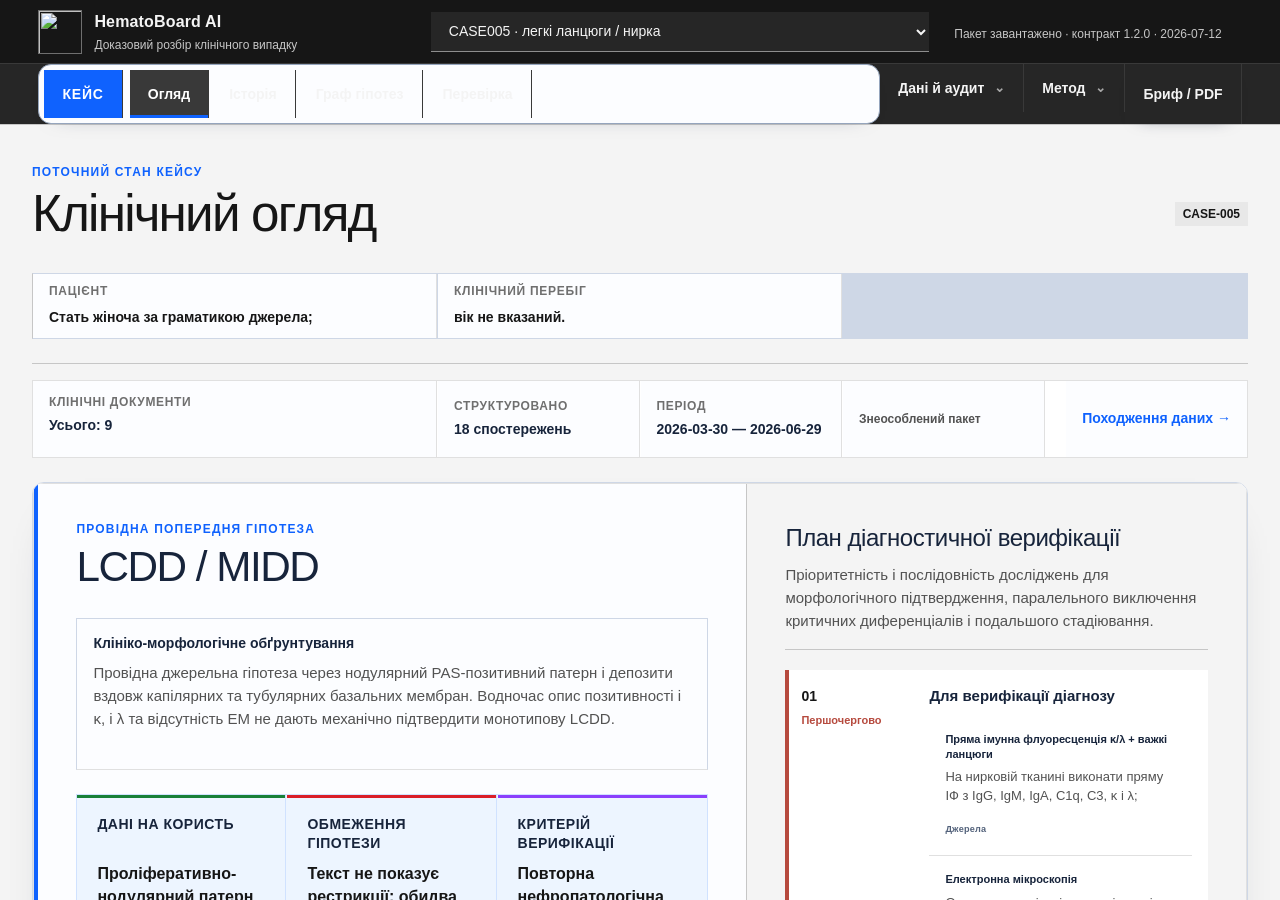
==== index.html @ fbe0a14b "Clarify source data and restore graph scrolling" ====
<!doctype html>
<html lang="uk" data-theme="cobalt" data-ui="carbon">
  <head>
    <meta charset="utf-8" />
    <meta name="viewport" content="width=device-width, initial-scale=1" />
    <meta name="referrer" content="no-referrer" />
    <meta
      http-equiv="Content-Security-Policy"
      content="default-src 'self'; script-src 'self' 'sha256-5uUOQwKcnfq4sofUSWp8EfqUF9WSJyB40Fa196tsPDc='; style-src 'self'; img-src 'self' data:; connect-src 'self'; font-src 'self'; object-src 'none'; base-uri 'self'; form-action 'none'"
    />
    <meta
      name="description"
      content="HematoBoard AI: evidence-based, agent-assisted case review."
    />
    <meta name="hematoboard-release" content="CASE-02@f490b40f · RR-CASE-02-6d703a1a54d0 · source-actions1" />
    <title>HematoBoard AI</title>
    <link
      rel="icon"
      href="data:image/svg+xml,%3Csvg xmlns='http://www.w3.org/2000/svg' viewBox='0 0 64 64'%3E%3Crect width='64' height='64' rx='12' fill='%231a2738'/%3E%3Cpath d='M19 44V20h6l7 12 7-12h6v24h-6V30l-7 11-7-11v14z' fill='%23f3f7fa'/%3E%3C/svg%3E"
    />
    <meta name="theme-color" content="#f4f4f4" id="theme-color" />
    <script src="hematoboard-ui.js?v=20260805stateclarity1"></script>
    <link rel="stylesheet" href="methodology.css?v=20260805sourceactions1" />
    <link rel="stylesheet" href="hematoboard-shell.css?v=20260805stateclarity1" />
    <link rel="stylesheet" href="carbon-dashboard.css?v=20260805sourceactions1" />
  </head>
  <body class="hb-shell min-h-screen bg-canvas p-0 font-sans text-ink antialiased">
    <!--
      THESIS: HematoBoard is an attention rail feeding one evidence stage; it refuses the undifferentiated wall of equal panels.
      OWN-WORLD: IBM Carbon discipline with IBM Plex Sans, a 48px UI shell, square productive layers, precise rules, and semantic clinical state colour.
      STORY: Select a case, see the decisive clinical question first, then move through dated facts, competing hypotheses, provenance, and audit depth without changing the underlying bundle.
      FIRST VIEWPORT: Compact brand, case and palette controls sit above a two-tier route; the active evidence surface begins immediately below with its question, boundary, and primary action visible.
      FORM: Attention rail + evidence stage, grounded structure 6, seed ee50f56c.
      FINISH: unreviewed and undocumented is unfinished; this build ends with the finish review, the verdict, and DESIGN.md
    -->
    <a class="skip-link" href="#content">До змісту</a>

    <header class="app-header mx-auto w-full max-w-[1440px] px-5 py-4 sm:px-8 lg:px-12">
      <a class="brand-block focus-ring flex items-center gap-3 rounded-md" id="brand-home" href="?case=case02&amp;view=overview" aria-label="HematoBoard AI · до клінічного огляду">
        <img class="brand-logo" src="assets/hematoboard-mark.svg" alt="" width="48" height="48" />
        <span class="grid gap-1"><strong class="block text-base font-semibold tracking-[-0.015em]">HematoBoard AI</strong><span class="brand-subtitle block max-w-[31ch] text-xs leading-5 text-muted">Доказовий розбір клінічного випадку</span></span>
      </a>

      <div class="header-controls">
        <div class="header-case-tools">
          <label class="case-picker" for="case-select">
            <span class="sr-only">Кейс для аналізу</span>
            <select class="focus-ring" id="case-select" aria-describedby="bundle-status"></select>
          </label>
          <div class="status-line" id="bundle-status" role="status" aria-live="polite">Завантаження пакета…</div>
        </div>

      </div>
    </header>

    <nav class="route-nav mx-auto w-full max-w-[1440px] border-y border-rule px-5 py-2 sm:px-8 lg:px-12" aria-label="Розділи кейсу">
      <div class="route-cluster route-cluster-primary">
        <button class="route-cluster-label route-home-button focus-ring" id="clinic-home" type="button">Кейс</button>
        <div class="route-buttons primary-routes" id="primary-nav"></div>
      </div>
      <details class="route-menu" id="data-nav-menu">
        <summary class="focus-ring">Дані й аудит</summary>
        <div class="route-menu-panel route-buttons" id="data-nav"></div>
      </details>
      <details class="route-menu route-menu-method" id="method-nav-menu">
        <summary class="focus-ring">Метод</summary>
        <div class="route-menu-panel route-buttons method-routes-list" id="method-nav"></div>
      </details>
      <button class="route-button packet-nav-action focus-ring" id="packet-nav-action" type="button" data-view="packet">Бриф / PDF</button>
    </nav>

    <main class="mx-auto min-h-[55vh] w-full max-w-[1440px] px-5 py-8 sm:px-8 lg:px-12 lg:py-10" id="content" tabindex="-1"></main>

    <footer class="app-footer mx-auto grid w-full max-w-[1440px] gap-2 border-t border-rule px-5 py-5 text-[11px] text-faint sm:px-8 lg:grid-cols-[1fr_auto] lg:px-12">
      <p>
        Локальний методологічний інструмент. Попередні сліди настанов не є клінічним
        висновком; рішення належить лікарю з повним первинним контекстом.
      </p>
      <p id="footer-contract"></p>
    </footer>

    <script>if(location.protocol==="file:")location.replace("http://127.0.0.1:8899/methodology/"+location.search+location.hash);</script>
    <script type="module" src="methodology.js?v=20260805sourceactions1"></script>
  </body>
</html>
---- carbon-dashboard.css ----
/*
 * HematoBoard clinical dashboard — Carbon application layer.
 *
 * This file owns presentation only. Clinical facts, hypotheses, relations,
 * timeline events and provenance continue to come from the validated case
 * bundle selected by active_cases.json. It is shared by the read dashboard
 * and the clinician review workspace and is intentionally loaded last.
 */

:root[data-ui="carbon"] {
  --cds-background: #f4f4f4;
  --cds-layer-01: #ffffff;
  --cds-layer-02: #f4f4f4;
  --cds-layer-03: #e8e8e8;
  --cds-text-primary: #161616;
  --cds-text-secondary: #525252;
  --cds-text-helper: #6f6f6f;
  --cds-text-placeholder: #a8a8a8;
  --cds-link-primary: #0f62fe;
  --cds-link-primary-hover: #0043ce;
  --cds-border-subtle-00: #e0e0e0;
  --cds-border-subtle-01: #c6c6c6;
  --cds-border-strong-01: #8d8d8d;
  --cds-focus: #0f62fe;
  --cds-interactive: #0f62fe;
  --cds-support-error: #da1e28;
  --cds-support-warning: #f1c21b;
  --cds-support-success: #198038;
  --cds-support-info: #0043ce;
  --hb-shell-width: 1600px;
  --hb-shell-radius: 0;
  --hb-panel-radius: 0;
  --hb-control-radius: 0;
  --hb-field-radius: 0;
  --hb-shell-shadow: none;
  --hb-panel-shadow: none;
  --hb-menu-shadow: 0 12px 24px rgb(0 0 0 / 16%);
  --hb-canvas: var(--cds-background);
  --hb-surface: var(--cds-layer-01);
  --hb-surface-raised: var(--cds-layer-01);
  --hb-ink: var(--cds-text-primary);
  --hb-ink-soft: var(--cds-text-secondary);
  --hb-muted: var(--cds-text-helper);
  --hb-line: var(--cds-border-subtle-00);
  --hb-line-strong: var(--cds-border-subtle-01);
  --hb-accent: var(--cds-interactive);
  --hb-accent-strong: var(--cds-link-primary-hover);
  --hb-accent-soft: #edf5ff;
  --hb-marker: var(--cds-support-warning);
  --hb-marker-soft: #fff8e1;
  --hb-critical: var(--cds-support-error);
  --hb-critical-soft: #fff1f1;
  --hb-support: #198038;
  --hb-support-soft: #defbe6;
  --hb-derived: #8a3ffc;
  --hb-derived-soft: #f6f2ff;
}

html[data-ui="carbon"] {
  color: var(--cds-text-primary);
  background: var(--cds-background);
  font-family: "IBM Plex Sans", "Helvetica Neue", Arial, sans-serif;
  font-size: 16px;
}

[data-ui="carbon"] body,
[data-ui="carbon"] button,
[data-ui="carbon"] input,
[data-ui="carbon"] select,
[data-ui="carbon"] textarea {
  font-family: inherit;
}

[data-ui="carbon"] body {
  min-width: 320px;
  color: var(--cds-text-primary);
  background: var(--cds-background);
  font-weight: 400;
}

[data-ui="carbon"] a {
  color: var(--cds-link-primary);
  text-underline-offset: 3px;
}

[data-ui="carbon"] :focus-visible {
  outline: 2px solid var(--cds-focus);
  outline-offset: -2px;
}

[data-ui="carbon"] .skip-link {
  border-radius: 0;
  background: var(--cds-interactive);
  color: #fff;
}

/* Shared application shell */

[data-ui="carbon"] .app-header {
  position: relative;
  z-index: 40;
  display: grid;
  grid-template-columns: minmax(250px, 0.8fr) minmax(360px, 1.8fr);
  align-items: center;
  gap: 32px;
  width: 100%;
  max-width: none;
  min-height: 64px;
  padding: 8px clamp(20px, 3vw, 48px);
  border: 0;
  border-bottom: 1px solid #393939;
  background: #161616;
  color: #f4f4f4;
}

[data-ui="carbon"] .brand-block {
  display: inline-flex;
  align-items: center;
  gap: 12px;
  width: fit-content;
  color: #f4f4f4;
  text-decoration: none;
}

[data-ui="carbon"] .brand-block:hover { color: #fff; }

[data-ui="carbon"] .brand-logo {
  width: 44px;
  height: 44px;
  border: 1px solid #6f6f6f;
  border-radius: 0;
}

[data-ui="carbon"] .brand-block strong {
  font-size: 1rem;
  font-weight: 600;
  letter-spacing: .01em;
}

[data-ui="carbon"] .brand-subtitle,
[data-ui="carbon"] .brand-block small {
  color: #c6c6c6;
  font-size: .75rem;
  line-height: 1.25;
}

[data-ui="carbon"] .header-controls,
[data-ui="carbon"] .header-case-tools {
  min-width: 0;
}

[data-ui="carbon"] .header-case-tools {
  display: grid;
  grid-template-columns: minmax(280px, 1fr) auto;
  align-items: center;
  gap: 14px;
}

[data-ui="carbon"] .case-picker,
[data-ui="carbon"] .case-picker select {
  width: 100%;
}

[data-ui="carbon"] .case-picker select {
  min-height: 40px;
  border: 0;
  border-bottom: 1px solid #8d8d8d;
  border-radius: 0;
  padding: 0 42px 0 14px;
  color: #f4f4f4;
  background-color: #262626;
  font-size: .875rem;
  font-weight: 400;
}

[data-ui="carbon"] .case-picker select:hover { background-color: #333; }

[data-ui="carbon"] .status-line {
  overflow: hidden;
  max-width: 42ch;
  color: #c6c6c6;
  font-size: .75rem;
  line-height: 1.25;
  text-overflow: ellipsis;
  white-space: nowrap;
}

[data-ui="carbon"] .route-nav {
  position: sticky;
  top: 0;
  z-index: 35;
  display: flex;
  align-items: stretch;
  gap: 0;
  width: 100%;
  max-width: none;
  min-height: 48px;
  padding: 0 clamp(20px, 3vw, 48px);
  border: 0;
  border-bottom: 1px solid var(--cds-border-subtle-01);
  background: #262626;
}

[data-ui="carbon"] .route-cluster {
  display: flex;
  min-width: 0;
}

[data-ui="carbon"] .route-cluster-primary {
  flex: 1 1 auto;
}

[data-ui="carbon"] .route-buttons {
  display: flex;
  align-items: stretch;
  min-width: 0;
}

[data-ui="carbon"] .route-cluster-label,
[data-ui="carbon"] .route-button,
[data-ui="carbon"] .route-buttons a,
[data-ui="carbon"] .route-menu > summary,
[data-ui="carbon"] .packet-nav-action {
  position: relative;
  display: inline-flex;
  align-items: center;
  justify-content: center;
  min-height: 48px;
  margin: 0;
  border: 0;
  border-right: 1px solid #393939;
  border-radius: 0;
  padding: 0 18px;
  color: #f4f4f4;
  background: transparent;
  font-size: .875rem;
  font-weight: 600;
  line-height: 1;
  text-decoration: none;
  white-space: nowrap;
}

[data-ui="carbon"] .route-cluster-label {
  color: #fff;
  background: var(--cds-interactive);
  text-transform: uppercase;
  letter-spacing: .06em;
}

[data-ui="carbon"] .route-button:hover,
[data-ui="carbon"] .route-buttons a:hover,
[data-ui="carbon"] .route-menu > summary:hover,
[data-ui="carbon"] .packet-nav-action:hover {
  color: #fff;
  background: #353535;
}

[data-ui="carbon"] .route-button[aria-current="page"],
[data-ui="carbon"] .route-buttons a[aria-current="page"],
[data-ui="carbon"] .workspace-nav-active {
  color: #fff;
  background: #393939;
  box-shadow: inset 0 -3px var(--cds-interactive);
}

[data-ui="carbon"] .route-menu {
  position: relative;
  flex: 0 0 auto;
}

[data-ui="carbon"] .route-menu > summary {
  list-style: none;
  cursor: pointer;
}

[data-ui="carbon"] .route-menu > summary::-webkit-details-marker { display: none; }

[data-ui="carbon"] .route-menu > summary::after {
  content: "⌄";
  margin-left: 10px;
  color: #a8a8a8;
}

[data-ui="carbon"] .route-menu-panel {
  position: absolute;
  top: 100%;
  right: 0;
  display: grid;
  min-width: 236px;
  padding: 0;
  border: 1px solid #393939;
  background: #262626;
  box-shadow: var(--hb-menu-shadow);
}

[data-ui="carbon"] .route-menu-panel .route-button,
[data-ui="carbon"] .route-menu-panel a {
  justify-content: flex-start;
  width: 100%;
  border: 0;
  border-bottom: 1px solid #393939;
}

[data-ui="carbon"] .app-footer {
  width: min(var(--hb-shell-width), calc(100% - 64px));
  max-width: none;
  margin: 0 auto;
  border-color: var(--cds-border-subtle-01);
  color: var(--cds-text-helper);
  font-size: .75rem;
}

[data-ui="carbon"] #content,
[data-ui="carbon"] .shell {
  width: min(var(--hb-shell-width), calc(100% - clamp(32px, 5vw, 80px)));
  max-width: none;
  margin: 0 auto;
  padding: 40px 0 72px;
}

/* Shared page primitives */

[data-ui="carbon"] .view-header,
[data-ui="carbon"] .graph-compact-header,
[data-ui="carbon"] .overview-brief-header {
  display: grid;
  grid-template-columns: minmax(0, 1fr) auto;
  align-items: end;
  gap: 32px;
  margin: 0 0 24px;
  padding: 0 0 24px;
  border: 0;
  border-bottom: 1px solid var(--cds-border-subtle-01);
  border-radius: 0;
  background: transparent;
  box-shadow: none;
}

[data-ui="carbon"] .view-header h2,
[data-ui="carbon"] .graph-compact-header h2,
[data-ui="carbon"] .overview-brief-header h2 {
  margin: 0;
  color: var(--cds-text-primary);
  font-size: clamp(2rem, 4vw, 3.75rem);
  font-weight: 400;
  line-height: 1.03;
  letter-spacing: -.035em;
}

[data-ui="carbon"] .view-intro,
[data-ui="carbon"] .graph-compact-header p,
[data-ui="carbon"] .section-copy,
[data-ui="carbon"] .overview-panel-copy {
  max-width: 76ch;
  margin: 10px 0 0;
  color: var(--cds-text-secondary);
  font-size: 1rem;
  line-height: 1.5;
}

[data-ui="carbon"] .view-context,
[data-ui="carbon"] .section-label,
[data-ui="carbon"] .status-tag,
[data-ui="carbon"] .chip,
[data-ui="carbon"] .state-data-chip,
[data-ui="carbon"] .overview-rank-chip {
  display: inline-flex;
  align-items: center;
  width: fit-content;
  min-height: 24px;
  border: 0;
  border-radius: 0;
  padding: 3px 8px;
  color: var(--cds-text-primary);
  background: var(--cds-layer-03);
  font-size: .75rem;
  font-weight: 600;
  line-height: 1.3;
}

[data-ui="carbon"] .content-section,
[data-ui="carbon"] .overview-panel,
[data-ui="carbon"] .packet-section,
[data-ui="carbon"] .packet-cover,
[data-ui="carbon"] .agent-workspace,
[data-ui="carbon"] .revision-panel,
[data-ui="carbon"] .review-card,
[data-ui="carbon"] .recognition-detail {
  border: 1px solid var(--cds-border-subtle-00);
  border-radius: 0;
  background: var(--cds-layer-01);
  box-shadow: none;
}

[data-ui="carbon"] .content-section {
  margin: 0 0 24px;
  padding: 24px;
}

[data-ui="carbon"] .section-head,
[data-ui="carbon"] .overview-panel-head,
[data-ui="carbon"] .packet-section-head {
  display: flex;
  align-items: flex-start;
  justify-content: space-between;
  gap: 24px;
  margin: 0 0 20px;
  padding: 0 0 16px;
  border-bottom: 1px solid var(--cds-border-subtle-00);
}

[data-ui="carbon"] .section-head h3,
[data-ui="carbon"] .overview-panel-head h3,
[data-ui="carbon"] .packet-section-head h3 {
  margin: 0;
  font-size: 1.5rem;
  font-weight: 400;
  line-height: 1.2;
}

[data-ui="carbon"] .overview-text-link {
  display: inline-flex;
  align-items: center;
  min-height: 40px;
  padding: 0;
  font-size: .875rem;
  font-weight: 600;
  text-decoration: none;
}

/* Overview — clinical command surface */

[data-ui="carbon"] .overview-brief-header {
  grid-template-columns: minmax(0, 1fr);
  align-items: start;
  margin-bottom: 16px;
}

[data-ui="carbon"] .overview-brief-title {
  position: relative;
  display: grid;
  grid-template-columns: minmax(0, 1fr) auto;
  gap: 8px 24px;
  min-width: 0;
}

[data-ui="carbon"] .overview-brief-title h2 {
  min-width: 0;
  font-size: clamp(2.25rem, 4vw, 3.5rem);
}

[data-ui="carbon"] .overview-eyebrow,
[data-ui="carbon"] .overview-assessment-label,
[data-ui="carbon"] .packet-kicker,
[data-ui="carbon"] .eyebrow {
  margin: 0;
  color: var(--cds-link-primary);
  font-size: .75rem;
  font-weight: 600;
  line-height: 1.25;
  letter-spacing: .1em;
  text-transform: uppercase;
}

[data-ui="carbon"] .overview-brief-title .overview-eyebrow { grid-column: 1 / -1; }

[data-ui="carbon"] .overview-brief-facts {
  display: grid;
  grid-template-columns: repeat(12, minmax(0, 1fr));
  min-width: 0;
  width: 100%;
  margin: 0;
  border-left: 1px solid var(--cds-border-subtle-01);
}

[data-ui="carbon"] .overview-brief-facts > div {
  display: grid;
  grid-column: span 4;
  gap: 4px;
  min-height: 64px;
  padding: 8px 16px;
  border-right: 1px solid var(--cds-border-subtle-00);
}

[data-ui="carbon"] .overview-brief-facts dt {
  color: var(--cds-text-helper);
  font-size: .75rem;
}

[data-ui="carbon"] .overview-brief-facts dd {
  margin: 0;
  color: var(--cds-text-primary);
  font-size: .875rem;
  font-weight: 600;
  line-height: 1.35;
}

[data-ui="carbon"] .overview-package-summary {
  display: grid;
  grid-template-columns: repeat(12, minmax(0, 1fr));
  align-items: stretch;
  margin: 0 0 24px;
  border: 1px solid var(--cds-border-subtle-00);
  background: var(--cds-layer-01);
}

[data-ui="carbon"] .overview-package-summary > * { grid-column: span 2; }
[data-ui="carbon"] .overview-package-summary > .overview-package-sources { grid-column: span 4; }

[data-ui="carbon"] .overview-package-stat,
[data-ui="carbon"] .overview-package-state,
[data-ui="carbon"] .overview-package-summary > a {
  display: grid;
  align-content: center;
  gap: 4px;
  min-height: 72px;
  padding: 12px 16px;
  border-right: 1px solid var(--cds-border-subtle-00);
}

[data-ui="carbon"] .overview-package-stat small {
  color: var(--cds-text-helper);
  font-size: .75rem;
}

[data-ui="carbon"] .overview-package-stat strong {
  font-size: .875rem;
  font-weight: 600;
}

[data-ui="carbon"] .overview-package-state {
  color: var(--cds-text-secondary);
  font-size: .75rem;
  white-space: nowrap;
}

[data-ui="carbon"] .overview-package-summary > a {
  border-right: 0;
  color: var(--cds-link-primary);
  font-size: .875rem;
  font-weight: 600;
  text-decoration: none;
  white-space: nowrap;
}

[data-ui="carbon"] .overview-source-breakdown {
  display: flex;
  flex-wrap: wrap;
  gap: 4px 10px;
  margin-top: 4px;
  color: var(--cds-text-secondary);
  font-size: .75rem;
}

[data-ui="carbon"] .overview-command-deck { margin-bottom: 24px; }

[data-ui="carbon"] .overview-command-main {
  display: grid;
  grid-template-columns: minmax(0, 1.45fr) minmax(500px, 1fr);
  border: 1px solid var(--cds-border-subtle-00);
  background: var(--cds-layer-01);
}

[data-ui="carbon"] .overview-primary-assessment,
[data-ui="carbon"] .overview-decision-gate {
  min-width: 0;
  padding: clamp(24px, 3vw, 40px);
}

[data-ui="carbon"] .overview-primary-assessment {
  position: relative;
  isolation: isolate;
  border-left: 4px solid var(--cds-interactive);
}

[data-ui="carbon"] .overview-primary-assessment > * { position: relative; z-index: 1; }

[data-ui="carbon"] .ai-presence-surface {
  background:
    radial-gradient(circle at 8% 4%, rgb(120 169 255 / 14%), transparent 34%),
    radial-gradient(circle at 92% 12%, rgb(190 149 255 / 10%), transparent 30%),
    linear-gradient(rgb(15 98 254 / 4%) 1px, transparent 1px),
    linear-gradient(90deg, rgb(15 98 254 / 4%) 1px, transparent 1px),
    var(--cds-layer-01);
  background-size: auto, auto, 32px 32px, 32px 32px, auto;
}

[data-ui="carbon"] .ai-presence-surface::after {
  position: absolute;
  z-index: 0;
  right: 0;
  bottom: 0;
  width: min(36%, 240px);
  height: 2px;
  background: linear-gradient(90deg, transparent, #8a3ffc 45%, #0f62fe 72%, #08bdba);
  content: "";
}

[data-ui="carbon"] .ai-presence-label {
  display: inline-flex;
  align-items: center;
  gap: 8px;
  margin-top: 16px;
  color: var(--cds-text-secondary);
  font-size: .75rem;
  font-weight: 600;
  line-height: 1.25;
}

[data-ui="carbon"] .ai-presence-icon {
  display: inline-grid;
  place-items: center;
  width: 24px;
  height: 24px;
  border: 1px solid var(--cds-text-primary);
  background: var(--cds-layer-01);
  color: var(--cds-text-primary);
  font-size: .625rem;
  letter-spacing: .02em;
}

[data-ui="carbon"] .overview-decision-gate {
  border-left: 1px solid var(--cds-border-subtle-01);
  background: var(--cds-layer-02);
}

[data-ui="carbon"] .overview-section-head {
  display: flex;
  align-items: flex-start;
  justify-content: space-between;
  gap: 20px;
  margin-bottom: 28px;
}

[data-ui="carbon"] .overview-primary-title {
  max-width: 28ch;
  margin: 8px 0 0;
  font-size: clamp(2rem, 3.3vw, 3.25rem);
  font-weight: 400;
  line-height: 1.05;
  letter-spacing: -.035em;
}

[data-ui="carbon"] .overview-rationale {
  margin-bottom: 24px;
  padding-bottom: 24px;
  border-bottom: 1px solid var(--cds-border-subtle-00);
}

[data-ui="carbon"] .overview-rationale h4,
[data-ui="carbon"] .overview-argument-card h4,
[data-ui="carbon"] .overview-decision-heading h3,
[data-ui="carbon"] .overview-verification-criteria h4 {
  margin: 0 0 8px;
  font-size: .875rem;
  font-weight: 600;
  line-height: 1.35;
}

[data-ui="carbon"] .overview-rationale p,
[data-ui="carbon"] .overview-argument-card p,
[data-ui="carbon"] .overview-decision-heading p,
[data-ui="carbon"] .overview-verification-criteria p {
  margin: 0;
  color: var(--cds-text-secondary);
  font-size: .9375rem;
  line-height: 1.55;
}

[data-ui="carbon"] .overview-argument-grid {
  display: grid;
  grid-template-columns: repeat(3, minmax(0, 1fr));
  margin: 0 0 16px;
  border: 1px solid #d0e2ff;
  background: var(--hb-accent-soft);
}

[data-ui="carbon"] .overview-argument-card {
  min-height: 176px;
  padding: 20px;
  border-right: 1px solid #d0e2ff;
  background: var(--hb-accent-soft);
}

[data-ui="carbon"] .overview-argument-card:last-child { border-right: 0; }
[data-ui="carbon"] .overview-argument-card[data-argument="support"] { box-shadow: inset 0 3px var(--hb-support); }
[data-ui="carbon"] .overview-argument-card[data-argument="limit"] { box-shadow: inset 0 3px var(--hb-critical); }
[data-ui="carbon"] .overview-argument-card[data-argument="discriminate"] { box-shadow: inset 0 3px var(--hb-derived); }

[data-ui="carbon"] .overview-argument-card .overview-argument-signal {
  color: var(--cds-text-primary);
  font-size: 1rem;
  font-weight: 600;
  line-height: 1.45;
}

[data-ui="carbon"] .overview-argument-card .overview-argument-detail {
  margin-top: 12px;
  padding-top: 12px;
  border-top: 1px solid #d0e2ff;
  color: var(--cds-text-secondary);
  font-size: .8125rem;
  line-height: 1.55;
}

@media (min-width: 861px) {
  [data-ui="carbon"] .overview-argument-grid {
    grid-template-rows: auto auto 1fr;
  }

  [data-ui="carbon"] .overview-argument-card {
    display: grid;
    grid-row: 1 / span 3;
    grid-template-rows: subgrid;
    min-height: 0;
    padding: 0;
  }

  [data-ui="carbon"] .overview-argument-card:nth-child(1) { grid-column: 1; }
  [data-ui="carbon"] .overview-argument-card:nth-child(2) { grid-column: 2; }
  [data-ui="carbon"] .overview-argument-card:nth-child(3) { grid-column: 3; }

  [data-ui="carbon"] .overview-argument-card h4 {
    margin: 0;
    padding: 20px 20px 8px;
  }

  [data-ui="carbon"] .overview-argument-card .overview-argument-signal {
    margin: 0;
    padding: 0 20px 16px;
  }

  [data-ui="carbon"] .overview-argument-card .overview-argument-detail {
    margin: 0;
    padding: 16px 20px 20px;
  }
}

[data-ui="carbon"] .overview-decision-heading {
  margin-bottom: 20px;
  padding-bottom: 16px;
  border-bottom: 1px solid var(--cds-border-subtle-01);
}

[data-ui="carbon"] .overview-decision-heading h3 {
  font-size: 1.5rem;
  font-weight: 400;
}

[data-ui="carbon"] .overview-plan-phases {
  display: grid;
  gap: 1px;
  margin: 0;
  padding: 0;
  background: var(--cds-border-subtle-00);
  list-style: none;
}

[data-ui="carbon"] .overview-plan-phases > li,
[data-ui="carbon"] .overview-plan-item {
  margin: 0;
  border: 0;
  border-radius: 0;
  background: var(--cds-layer-01);
}

[data-ui="carbon"] .overview-plan-phases > li {
  display: grid;
  grid-template-columns: 112px minmax(0, 1fr);
  gap: 16px;
  padding: 16px;
}

[data-ui="carbon"] .overview-plan-step {
  display: grid;
  align-content: start;
  gap: 6px;
}

[data-ui="carbon"] .overview-plan-index {
  color: var(--cds-text-primary);
  font-size: .875rem;
  font-weight: 600;
}

[data-ui="carbon"] .overview-plan-priority,
[data-ui="carbon"] .overview-plan-timing {
  color: var(--cds-text-helper);
  font-size: .6875rem;
  line-height: 1.3;
}

[data-ui="carbon"] .overview-plan-phases > li[data-state="priority-one"] {
  box-shadow: inset 4px 0 var(--critical);
}

[data-ui="carbon"] .overview-plan-phases > li[data-state="parallel"] {
  box-shadow: inset 4px 0 var(--cds-support-warning);
}

[data-ui="carbon"] .overview-plan-phases > li[data-state="deferred"] {
  box-shadow: inset 4px 0 var(--cds-border-strong-01);
}

[data-ui="carbon"] .overview-plan-phases > li[data-state="priority-one"] .overview-plan-priority,
[data-ui="carbon"] .overview-plan-phases > li[data-state="priority-one"] .overview-plan-timing {
  color: var(--critical);
}

[data-ui="carbon"] .overview-plan-phases > li[data-state="parallel"] .overview-plan-priority,
[data-ui="carbon"] .overview-plan-phases > li[data-state="parallel"] .overview-plan-timing {
  color: #8a6700;
}

[data-ui="carbon"] .overview-plan-phase-title {
  display: block;
  margin-bottom: 10px;
  font-size: .9375rem;
  font-weight: 600;
}

[data-ui="carbon"] .overview-plan-items {
  display: grid;
  gap: 1px;
  background: var(--cds-border-subtle-00);
}

[data-ui="carbon"] .overview-plan-item {
  display: grid;
  gap: 6px;
  padding: 16px;
}

[data-ui="carbon"] .overview-plan-item h4,
[data-ui="carbon"] .overview-plan-item p { margin: 0; }

[data-ui="carbon"] .overview-plan-item h4 {
  font-size: .875rem;
  font-weight: 600;
}

[data-ui="carbon"] .overview-plan-item p {
  color: var(--cds-text-secondary);
  font-size: .8125rem;
  line-height: 1.45;
}

[data-ui="carbon"] .overview-plan-sources {
  display: flex;
  flex-wrap: wrap;
  align-items: center;
  gap: 6px;
  color: var(--cds-text-helper);
  font-size: .6875rem;
}

[data-ui="carbon"] .overview-differential-rank {
  margin: 0 0 24px;
  border: 1px solid var(--cds-border-subtle-00);
  background: var(--cds-layer-01);
}

[data-ui="carbon"] .overview-primary-assessment > .overview-differential-rank {
  margin: 24px 0 16px;
  border-color: #d0e2ff;
  background: rgb(255 255 255 / 82%);
}

[data-ui="carbon"] .overview-primary-assessment > .overview-differential-rank .overview-differential-head {
  gap: 16px;
  padding: 16px;
  border-bottom-color: #d0e2ff;
}

[data-ui="carbon"] .overview-primary-assessment > .overview-differential-rank .overview-differential-head h4 {
  font-size: 1rem;
  font-weight: 600;
}

[data-ui="carbon"] .overview-primary-assessment > .overview-differential-rank .overview-differential-head p {
  max-width: 52ch;
}

[data-ui="carbon"] .overview-primary-assessment > .overview-differential-rank .overview-composition-legend {
  max-width: 190px;
  justify-content: flex-end;
  gap: 6px 12px;
}

[data-ui="carbon"] .overview-primary-assessment > .overview-differential-rank .overview-differential-row {
  grid-template-columns: 32px minmax(150px, 1.35fr) minmax(120px, 1fr) 78px;
  gap: 12px;
  min-height: 44px;
  padding: 8px 16px;
}

[data-ui="carbon"] .overview-primary-assessment > .overview-differential-rank .overview-differential-label {
  font-size: .8125rem;
}

[data-ui="carbon"] .overview-primary-assessment > .overview-differential-rank .overview-composition {
  height: 6px;
}

[data-ui="carbon"] .overview-differential-head {
  display: flex;
  align-items: flex-start;
  justify-content: space-between;
  gap: 24px;
  padding: 20px 24px;
  border-bottom: 1px solid var(--cds-border-subtle-00);
}

[data-ui="carbon"] .overview-differential-head h4 {
  margin: 0;
  font-size: 1.25rem;
  font-weight: 400;
}

[data-ui="carbon"] .overview-differential-head p {
  margin: 4px 0 0;
  color: var(--cds-text-secondary);
  font-size: .8125rem;
}

[data-ui="carbon"] .overview-composition-legend {
  display: flex;
  flex-wrap: wrap;
  gap: 14px;
  color: var(--cds-text-secondary);
  font-size: .75rem;
}

[data-ui="carbon"] .overview-composition-legend span::before {
  content: "";
  display: inline-block;
  width: 16px;
  height: 3px;
  margin-right: 6px;
  vertical-align: middle;
  background: var(--cds-border-strong-01);
}

[data-ui="carbon"] .overview-composition-legend .support::before { background: var(--hb-support); }
[data-ui="carbon"] .overview-composition-legend .refute::before { background: var(--hb-critical); }

[data-ui="carbon"] .overview-differential-list { display: grid; }

[data-ui="carbon"] .overview-differential-row {
  display: grid;
  grid-template-columns: 44px minmax(230px, 1.2fr) minmax(220px, 1fr) 100px;
  align-items: center;
  gap: 16px;
  min-height: 56px;
  padding: 10px 24px;
  border-bottom: 1px solid var(--cds-border-subtle-00);
}

[data-ui="carbon"] .overview-differential-row:last-child { border-bottom: 0; }
[data-ui="carbon"] .overview-differential-row:hover { background: var(--cds-layer-02); }

[data-ui="carbon"] .overview-differential-number,
[data-ui="carbon"] .overview-differential-counts {
  color: var(--cds-text-helper);
  font-size: .8125rem;
  font-variant-numeric: tabular-nums;
}

[data-ui="carbon"] .overview-differential-label {
  font-size: .9375rem;
  font-weight: 600;
}

[data-ui="carbon"] .overview-composition {
  display: flex;
  gap: 0;
  height: 8px;
  overflow: hidden;
  background: var(--cds-layer-03);
}

[data-ui="carbon"] .overview-composition i {
  flex: 1 1 0;
  min-width: 2px;
}

[data-ui="carbon"] .overview-composition .support { background: var(--hb-support); }
[data-ui="carbon"] .overview-composition .refute { background: var(--hb-critical); }
[data-ui="carbon"] .overview-composition .neutral { background: #a8a8a8; }

[data-ui="carbon"] .overview-differential-counts {
  display: flex;
  justify-content: flex-end;
  gap: 7px;
  white-space: nowrap;
}

[data-ui="carbon"] .overview-differential-counts .support { color: #146b2e; }
[data-ui="carbon"] .overview-differential-counts .refute { color: #b81922; }

[data-ui="carbon"] .overview-workspace { display: block; }
[data-ui="carbon"] .overview-panel { padding: 24px; }

[data-ui="carbon"] .overview-verification-criteria {
  display: grid;
  grid-template-columns: repeat(2, minmax(0, 1fr));
  border: 1px solid var(--cds-border-subtle-00);
}

[data-ui="carbon"] .overview-verification-criteria article {
  min-height: 132px;
  padding: 20px;
  border-right: 1px solid var(--cds-border-subtle-00);
}

[data-ui="carbon"] .overview-verification-criteria article:last-child { border-right: 0; }
[data-ui="carbon"] .overview-verification-criteria article[data-kind="confirm"] { box-shadow: inset 4px 0 var(--hb-support); }
[data-ui="carbon"] .overview-verification-criteria article[data-kind="refute"] { box-shadow: inset 4px 0 var(--hb-critical); }

/* Data-dense views */

[data-ui="carbon"] .data-table-wrap {
  overflow: auto;
  border: 1px solid var(--cds-border-subtle-00);
  background: var(--cds-layer-01);
}

[data-ui="carbon"] .data-table {
  width: 100%;
  border-collapse: collapse;
  color: var(--cds-text-primary);
  font-size: .875rem;
}

[data-ui="carbon"] .data-table th {
  height: 48px;
  padding: 10px 16px;
  border-bottom: 1px solid var(--cds-border-subtle-01);
  color: var(--cds-text-primary);
  background: var(--cds-layer-03);
  font-size: .75rem;
  font-weight: 600;
  letter-spacing: .04em;
  text-align: left;
  text-transform: uppercase;
}

[data-ui="carbon"] .data-table td {
  min-height: 48px;
  padding: 12px 16px;
  border-bottom: 1px solid var(--cds-border-subtle-00);
  color: var(--cds-text-secondary);
  line-height: 1.45;
  vertical-align: top;
}

[data-ui="carbon"] .data-table tr:last-child td { border-bottom: 0; }
[data-ui="carbon"] .data-table tbody tr:hover td { background: var(--cds-layer-02); }

[data-ui="carbon"] .source-registry-section {
  overflow: clip;
  padding: 0;
}

[data-ui="carbon"] .source-registry-section > .section-head {
  margin: 0;
  padding: 20px;
  border-bottom: 1px solid var(--cds-border-subtle-00);
}

[data-ui="carbon"] .source-registry-toolbar {
  display: flex;
  flex-wrap: wrap;
  align-items: center;
  gap: 8px;
  padding: 16px 20px;
  border-bottom: 1px solid var(--cds-border-subtle-00);
  background: var(--cds-layer-01);
}

[data-ui="carbon"] .source-filter-button {
  min-height: 40px;
  border: 1px solid var(--cds-border-strong-01);
  padding: 8px 14px;
  color: var(--cds-text-primary);
  background: var(--cds-layer-01);
  font-size: .75rem;
  font-weight: 600;
  cursor: pointer;
}

[data-ui="carbon"] .source-filter-button:hover { background: var(--cds-layer-02); }
[data-ui="carbon"] .source-filter-button[aria-pressed="true"] {
  border-color: var(--cds-link-primary);
  color: #fff;
  background: var(--cds-link-primary);
}

[data-ui="carbon"] .source-registry-count {
  margin-left: auto;
  color: var(--cds-text-secondary);
  font-size: .75rem;
  white-space: nowrap;
}

[data-ui="carbon"] .source-registry-section > .data-table-wrap {
  border: 0;
}

[data-ui="carbon"] .source-registry-table {
  min-width: 960px;
  table-layout: fixed;
}

[data-ui="carbon"] .source-registry-table th:nth-child(1),
[data-ui="carbon"] .source-registry-table td:nth-child(1) { width: 132px; }
[data-ui="carbon"] .source-registry-table th:nth-child(2),
[data-ui="carbon"] .source-registry-table td:nth-child(2) { width: 112px; }
[data-ui="carbon"] .source-registry-table th:nth-child(3),
[data-ui="carbon"] .source-registry-table td:nth-child(3) { width: 190px; }
[data-ui="carbon"] .source-registry-table th:nth-child(5),
[data-ui="carbon"] .source-registry-table td:nth-child(5) { width: 104px; text-align: center; }

[data-ui="carbon"] .source-registry-table tr:target td {
  background: var(--hb-accent-soft);
  box-shadow: inset 0 2px var(--cds-focus), inset 0 -2px var(--cds-focus);
}

[data-ui="carbon"] .source-registry-id {
  color: var(--cds-link-primary);
  font-size: .8125rem;
  font-weight: 600;
  text-decoration: none;
}

[data-ui="carbon"] .source-registry-citation {
  max-width: 76ch;
  margin: 0;
  color: var(--cds-text-secondary);
  line-height: 1.5;
  overflow-wrap: anywhere;
}

[data-ui="carbon"] .source-support-count {
  color: var(--cds-text-primary);
  font-variant-numeric: tabular-nums;
}

[data-ui="carbon"] .source-chain-disclosure {
  overflow: clip;
  padding: 0;
}

[data-ui="carbon"] .source-chain-summary {
  display: grid;
  grid-template-columns: minmax(0, 1fr) 24px;
  align-items: center;
  gap: 16px;
  min-height: 72px;
  padding: 16px 20px;
  cursor: pointer;
}

[data-ui="carbon"] .source-chain-summary:hover { background: var(--cds-layer-02); }
[data-ui="carbon"] .source-chain-summary h3 { margin: 0; font-size: 1rem; font-weight: 600; }
[data-ui="carbon"] .source-chain-summary p { margin: 4px 0 0; color: var(--cds-text-helper); font-size: .75rem; }
[data-ui="carbon"] .source-chain-disclosure[open] > summary { border-bottom: 1px solid var(--cds-border-subtle-00); }
[data-ui="carbon"] .source-chain-disclosure > .source-list { margin: 20px; }

[data-ui="carbon"] .state-coverage,
[data-ui="carbon"] .packet-meta,
[data-ui="carbon"] .graph-detail-metrics,
[data-ui="carbon"] .metrics {
  display: grid;
  grid-template-columns: repeat(4, minmax(0, 1fr));
  margin: 0 0 24px;
  border: 1px solid var(--cds-border-subtle-00);
  border-radius: 0;
  background: var(--cds-layer-01);
  box-shadow: none;
}

[data-ui="carbon"] .state-coverage > div,
[data-ui="carbon"] .packet-meta > div,
[data-ui="carbon"] .metrics article {
  display: grid;
  align-content: center;
  gap: 6px;
  min-height: 88px;
  padding: 16px;
  border-right: 1px solid var(--cds-border-subtle-00);
}

[data-ui="carbon"] .state-coverage > div:last-child,
[data-ui="carbon"] .packet-meta > div:last-child,
[data-ui="carbon"] .metrics article:last-child { border-right: 0; }

[data-ui="carbon"] .state-coverage dt,
[data-ui="carbon"] .packet-meta dt,
[data-ui="carbon"] .metrics span {
  color: var(--cds-text-secondary);
  font-size: .75rem;
}

[data-ui="carbon"] .state-coverage dd,
[data-ui="carbon"] .packet-meta dd,
[data-ui="carbon"] .metrics strong {
  margin: 0;
  font-size: 1.75rem;
  font-weight: 400;
  line-height: 1;
}

[data-ui="carbon"] .state-coverage {
  grid-template-columns: repeat(3, minmax(0, 1fr));
  gap: 1px;
  border: 0;
  padding: 1px;
  background: var(--cds-border-subtle-00);
}

[data-ui="carbon"] .state-coverage > div {
  border: 0;
  background: var(--cds-layer-01);
}

[data-ui="carbon"] .state-list {
  display: grid;
  border: 1px solid var(--cds-border-subtle-00);
  background: var(--cds-layer-01);
}

[data-ui="carbon"] .state-item {
  margin: 0;
  border: 0;
  border-bottom: 1px solid var(--cds-border-subtle-00);
  border-radius: 0;
  background: var(--cds-layer-01);
}

[data-ui="carbon"] .state-item:last-child { border-bottom: 0; }

[data-ui="carbon"] .state-item-summary,
[data-ui="carbon"] .evidence-group-summary,
[data-ui="carbon"] .protocol-entry-head {
  min-height: 64px;
  padding: 14px 16px;
  color: var(--cds-text-primary);
  background: var(--cds-layer-01);
  cursor: pointer;
}

[data-ui="carbon"] .state-item-summary:hover,
[data-ui="carbon"] .evidence-group-summary:hover,
[data-ui="carbon"] .protocol-entry-head:hover { background: var(--cds-layer-02); }

[data-ui="carbon"] .state-item-body {
  padding: 20px;
  border-top: 1px solid var(--cds-border-subtle-00);
  background: #fff;
}

[data-ui="carbon"] .state-summary-chips { display: flex; flex-wrap: wrap; gap: 8px; }

[data-ui="carbon"] .state-narrative {
  max-width: 86ch;
  color: var(--cds-text-secondary);
  font-size: .9375rem;
  line-height: 1.6;
}

[data-ui="carbon"] .lab-table-wrap {
  position: relative;
  max-width: 100%;
  overscroll-behavior-inline: contain;
  scrollbar-gutter: stable;
}

[data-ui="carbon"] .lab-table-wrap:focus-visible {
  outline: 2px solid var(--cds-focus);
  outline-offset: 2px;
}

[data-ui="carbon"] .lab-table {
  width: 100%;
  min-width: max(100%, calc(676px + var(--lab-date-columns, 1) * 96px));
  table-layout: fixed;
  font-variant-numeric: tabular-nums;
}

[data-ui="carbon"] .lab-table th,
[data-ui="carbon"] .lab-table td {
  width: 96px;
  min-width: 96px;
  text-align: right;
  vertical-align: middle;
  white-space: nowrap;
}

[data-ui="carbon"] .lab-table th { text-align: right; }

[data-ui="carbon"] .lab-table th:first-child,
[data-ui="carbon"] .lab-table td:first-child {
  position: sticky;
  left: 0;
  z-index: 2;
  width: 200px;
  min-width: 200px;
  max-width: 200px;
  text-align: left;
  white-space: normal;
}

[data-ui="carbon"] .lab-table th:first-child {
  z-index: 3;
  background: var(--cds-layer-03);
}

[data-ui="carbon"] .lab-table td:first-child {
  background: var(--cds-layer-01);
  box-shadow: 1px 0 var(--cds-border-subtle-00);
}

[data-ui="carbon"] .lab-table tbody tr[data-tone="critical"] td {
  background: var(--cds-layer-01);
}

[data-ui="carbon"] .lab-table tbody tr[data-tone="critical"] td:first-child {
  background: var(--cds-layer-01);
  box-shadow: inset 4px 0 var(--cds-support-error), 1px 0 var(--cds-border-subtle-00);
}

[data-ui="carbon"] .lab-table tbody tr:hover td,
[data-ui="carbon"] .lab-table tbody tr[data-tone="critical"]:hover td,
[data-ui="carbon"] .lab-table tbody tr[data-tone="critical"]:hover td:first-child {
  background: var(--cds-layer-02);
}

[data-ui="carbon"] .lab-table th:nth-last-child(3),
[data-ui="carbon"] .lab-table td:nth-last-child(3) {
  width: 88px;
  min-width: 88px;
}

[data-ui="carbon"] .lab-table th:nth-last-child(2),
[data-ui="carbon"] .lab-table td:nth-last-child(2) {
  width: 100px;
  min-width: 108px;
}

[data-ui="carbon"] .lab-table th:last-child,
[data-ui="carbon"] .lab-table td:last-child {
  width: 280px;
  min-width: 280px;
  max-width: 280px;
  text-align: left;
  white-space: normal;
}

[data-ui="carbon"] .lab-name strong {
  display: block;
  color: var(--cds-text-primary);
  font-size: .875rem;
  font-weight: 600;
}

[data-ui="carbon"] .lab-name span {
  display: block;
  margin-top: 4px;
  color: var(--cds-support-error);
  font-size: .6875rem;
  line-height: 1.35;
}

[data-ui="carbon"] .lab-name span.is-key { color: var(--cds-link-primary); }
[data-ui="carbon"] .lab-table tr[data-tone="critical"] .lab-name strong { color: var(--cds-support-error); }

[data-ui="carbon"] .lab-value-chip {
  display: inline-flex;
  flex-direction: column;
  align-items: flex-end;
  justify-content: center;
  gap: 1px;
  min-width: 0;
  min-height: 0;
  border: 0;
  border-radius: 0;
  padding: 0;
  color: var(--cds-text-primary);
  background: transparent;
}

[data-ui="carbon"] .lab-value-chip strong { font-size: .875rem; font-weight: 400; }
[data-ui="carbon"] .lab-value-chip em {
  color: var(--cds-support-error);
  font-size: .625rem;
  font-style: normal;
  font-weight: 600;
  line-height: 1.2;
}

[data-ui="carbon"] .lab-value-chip[data-status="low"],
[data-ui="carbon"] .lab-value-chip[data-status="high"] {
  border: 0;
  color: var(--cds-support-error);
  background: transparent;
}

[data-ui="carbon"] .lab-value-chip[data-status="low"] strong,
[data-ui="carbon"] .lab-value-chip[data-status="high"] strong { font-weight: 600; }

[data-ui="carbon"] .lab-table td:has(.lab-value-chip[data-status="low"]),
[data-ui="carbon"] .lab-table td:has(.lab-value-chip[data-status="high"]) {
  box-shadow: inset 0 -2px var(--cds-support-error);
  background: #fff1f1 !important;
}

[data-ui="carbon"] .lab-value-chip[data-status="unknown"] {
  color: var(--cds-text-helper);
  background: transparent;
}

[data-ui="carbon"] .pathology-record-body {
  display: grid;
  gap: 1px;
  padding: 1px;
  background: var(--cds-border-subtle-00);
}

[data-ui="carbon"] .pathology-source-layer {
  min-width: 0;
  padding: 20px;
  background: var(--cds-layer-01);
}

[data-ui="carbon"] .pathology-source-layer h4 {
  margin: 0 0 10px;
  color: var(--cds-text-primary);
  font-size: .875rem;
  font-weight: 600;
}

[data-ui="carbon"] .pathology-source-layer .state-narrative { margin: 0; }

[data-ui="carbon"] .pathology-source-conclusion {
  box-shadow: inset 4px 0 var(--cds-border-strong-01);
  background: var(--cds-layer-02);
}

[data-ui="carbon"] .pathology-source-heading {
  display: flex;
  flex-wrap: wrap;
  align-items: center;
  justify-content: space-between;
  gap: 8px 16px;
  margin-bottom: 12px;
}

[data-ui="carbon"] .pathology-source-heading h4 { margin: 0; }

[data-ui="carbon"] .pathology-source-summary {
  display: block;
  max-width: 72ch;
  margin-bottom: 8px;
  color: var(--cds-text-primary);
  font-size: 1rem;
  line-height: 1.45;
}

[data-ui="carbon"] .pathology-boundary {
  max-width: 86ch;
  margin: 14px 0 0 !important;
  padding-top: 12px;
  border-top: 1px solid var(--cds-border-subtle-01);
  color: var(--cds-text-helper) !important;
  font-size: .75rem !important;
  line-height: 1.45;
}

[data-ui="carbon"] .pathology-record-body > .state-detail-grid {
  margin: 0;
  background: var(--cds-border-subtle-00);
}

[data-ui="carbon"] .imaging-comparison-table-wrap {
  max-width: 100%;
  margin-bottom: 28px;
  overscroll-behavior-inline: contain;
  scrollbar-gutter: stable;
}

[data-ui="carbon"] .imaging-comparison-table-wrap:focus-visible {
  outline: 2px solid var(--cds-focus);
  outline-offset: 2px;
}

[data-ui="carbon"] .imaging-comparison-table {
  min-width: 1180px;
  table-layout: fixed;
  font-variant-numeric: tabular-nums;
}

[data-ui="carbon"] .imaging-comparison-table th:nth-child(1),
[data-ui="carbon"] .imaging-comparison-table td:nth-child(1) { width: 112px; }
[data-ui="carbon"] .imaging-comparison-table th:nth-child(2),
[data-ui="carbon"] .imaging-comparison-table td:nth-child(2) { width: 176px; }
[data-ui="carbon"] .imaging-comparison-table th:nth-child(3),
[data-ui="carbon"] .imaging-comparison-table td:nth-child(3) { width: 172px; }
[data-ui="carbon"] .imaging-comparison-table th:nth-child(4),
[data-ui="carbon"] .imaging-comparison-table td:nth-child(4) { width: 220px; }
[data-ui="carbon"] .imaging-comparison-table th:nth-child(5),
[data-ui="carbon"] .imaging-comparison-table td:nth-child(5) { width: 160px; }
[data-ui="carbon"] .imaging-comparison-table th:nth-child(6),
[data-ui="carbon"] .imaging-comparison-table td:nth-child(6) { width: 180px; }
[data-ui="carbon"] .imaging-comparison-table th:nth-child(7),
[data-ui="carbon"] .imaging-comparison-table td:nth-child(7) { width: 300px; }

[data-ui="carbon"] .imaging-comparison-table time,
[data-ui="carbon"] .imaging-comparison-table td:nth-child(5) {
  color: var(--cds-text-primary);
  font-weight: 600;
}

[data-ui="carbon"] .imaging-study-cell {
  display: grid;
  justify-items: start;
  gap: 8px;
}

[data-ui="carbon"] .imaging-study-cell strong {
  color: var(--cds-text-primary);
  font-weight: 600;
}

[data-ui="carbon"] .imaging-detail-heading {
  display: flex;
  align-items: end;
  justify-content: space-between;
  gap: 20px;
  margin: 0 0 12px;
}

[data-ui="carbon"] .imaging-detail-heading h4 {
  margin: 0;
  color: var(--cds-text-primary);
  font-size: 1rem;
  font-weight: 600;
}

[data-ui="carbon"] .imaging-detail-heading p {
  max-width: 72ch;
  margin: 0;
  color: var(--cds-text-secondary);
  font-size: .8125rem;
  line-height: 1.45;
  text-align: right;
}

[data-ui="carbon"] .imaging-record-body {
  display: grid;
  gap: 1px;
  padding: 1px;
  background: var(--cds-border-subtle-00);
}

[data-ui="carbon"] .imaging-result-layer,
[data-ui="carbon"] .imaging-source-layer {
  min-width: 0;
  padding: 20px;
  background: var(--cds-layer-01);
}

[data-ui="carbon"] .imaging-source-layer { background: var(--cds-layer-02); }

[data-ui="carbon"] .imaging-layer-heading {
  display: flex;
  flex-wrap: wrap;
  align-items: center;
  justify-content: space-between;
  gap: 8px 16px;
  margin-bottom: 12px;
}

[data-ui="carbon"] .imaging-layer-heading h4 {
  margin: 0;
  color: var(--cds-text-primary);
  font-size: .875rem;
  font-weight: 600;
}

[data-ui="carbon"] .imaging-result-layer > .state-narrative {
  margin: 0;
  color: var(--cds-text-primary);
  font-size: 1rem;
}

[data-ui="carbon"] .imaging-result-layer > .state-detail-grid {
  grid-template-columns: repeat(3, minmax(0, 1fr));
  margin-top: 18px;
}

[data-ui="carbon"] .imaging-document-summary {
  max-width: 86ch;
  margin: 0 0 16px;
  color: var(--cds-text-secondary);
  font-size: .875rem;
  line-height: 1.55;
}

[data-ui="carbon"] .imaging-source-findings {
  margin: 0;
  padding: 0;
  border-top: 1px solid var(--cds-border-subtle-01);
  list-style: none;
}

[data-ui="carbon"] .imaging-source-findings > li {
  display: grid;
  grid-template-columns: minmax(0, 1fr) auto;
  gap: 12px 24px;
  padding: 14px 0;
  border-bottom: 1px solid var(--cds-border-subtle-01);
}

[data-ui="carbon"] .imaging-finding-main strong {
  color: var(--cds-text-primary);
  font-size: .875rem;
  font-weight: 600;
  line-height: 1.4;
}

[data-ui="carbon"] .imaging-finding-main p {
  max-width: 86ch;
  margin: 5px 0 0;
  color: var(--cds-text-secondary);
  font-size: .8125rem;
  line-height: 1.5;
}

[data-ui="carbon"] .imaging-finding-meta {
  display: grid;
  align-content: start;
  justify-items: end;
  gap: 4px;
  color: var(--cds-text-helper);
  font-size: .6875rem;
  line-height: 1.4;
  text-align: right;
}

[data-ui="carbon"] .imaging-source-boundary,
[data-ui="carbon"] .imaging-source-empty {
  max-width: 86ch;
  margin: 14px 0 0;
  color: var(--cds-text-helper);
  font-size: .75rem;
  line-height: 1.5;
}

[data-ui="carbon"] .imaging-source-boundary {
  padding-top: 12px;
  border-top: 1px solid var(--cds-border-subtle-01);
}

/* Long-form evidence and full-state reading surfaces */

[data-ui="carbon"] .source-list {
  display: grid;
  gap: 0;
  border: 1px solid var(--cds-border-subtle-00);
  background: var(--cds-layer-01);
}

[data-ui="carbon"] .source-list .source-item {
  min-width: 0;
  margin: 0;
  border: 0;
  border-bottom: 1px solid var(--cds-border-subtle-00);
  border-radius: 0;
  background: var(--cds-layer-01);
  box-shadow: none;
  scroll-margin-top: 64px;
}

[data-ui="carbon"] .source-list .source-item:last-child { border-bottom: 0; }
[data-ui="carbon"] .source-list .source-item:target { outline: 2px solid var(--cds-focus); outline-offset: -2px; }

[data-ui="carbon"] .source-claim-summary {
  display: grid;
  grid-template-columns: minmax(180px, auto) minmax(0, 1fr) 24px;
  align-items: center;
  gap: 16px;
  min-height: 64px;
  padding: 14px 16px;
  cursor: pointer;
}

[data-ui="carbon"] .source-claim-summary:hover { background: var(--cds-layer-02); }
[data-ui="carbon"] .source-claim-state { display: flex; flex-wrap: wrap; gap: 6px; }

[data-ui="carbon"] .source-claim-summary .src-head,
[data-ui="carbon"] .source-item .src-head {
  margin: 0;
  color: var(--cds-text-primary);
  font-size: .875rem;
  font-weight: 600;
  line-height: 1.45;
  overflow-wrap: anywhere;
}

[data-ui="carbon"] .source-item-body {
  padding: 16px;
  border-top: 1px solid var(--cds-border-subtle-00);
  background: #fff;
}

[data-ui="carbon"] .src-linked,
[data-ui="carbon"] .packet-evidence-row {
  display: flex;
  flex-wrap: wrap;
  gap: 8px;
}

[data-ui="carbon"] .src-linked .chip {
  max-width: 100%;
  height: auto;
  white-space: normal;
  overflow-wrap: anywhere;
}

[data-ui="carbon"] .evidence-group {
  overflow: clip;
  padding: 0;
}

[data-ui="carbon"] .evidence-group-summary {
  display: grid;
  grid-template-columns: minmax(0, 1fr) auto 24px;
  align-items: center;
  gap: 16px;
  padding: 16px 20px;
}

[data-ui="carbon"] .evidence-group-summary h3 { margin: 0; font-size: 1rem; font-weight: 600; }
[data-ui="carbon"] .evidence-group-summary p { margin: 4px 0 0; color: var(--cds-text-helper); font-size: .75rem; }
[data-ui="carbon"] .evidence-group[open] > summary { border-bottom: 1px solid var(--cds-border-subtle-00); }
[data-ui="carbon"] .evidence-group > :not(summary) { margin-inline: 20px; }
[data-ui="carbon"] .evidence-group > :last-child { margin-bottom: 20px; }

[data-ui="carbon"] .observation-registry-summary {
  display: grid;
  grid-template-columns: minmax(0, 1fr) auto;
  align-items: center;
  gap: 20px;
  min-height: 64px;
  padding: 14px 16px;
  cursor: pointer;
}

[data-ui="carbon"] .observation-registry-summary:hover { background: var(--cds-layer-02); }
[data-ui="carbon"] .observation-registry-summary strong { display: block; color: var(--cds-text-primary); font-size: .9375rem; font-weight: 600; }
[data-ui="carbon"] .observation-registry-summary > div > span { display: block; margin-top: 4px; color: var(--cds-text-helper); font-size: .75rem; }

[data-ui="carbon"] .observation-registry {
  overflow: clip;
  border: 1px solid var(--cds-border-subtle-01);
  border-radius: 0;
  background: #fff;
}

[data-ui="carbon"] .observation-registry-body { padding: 16px; border-top: 1px solid var(--cds-border-subtle-01); }
[data-ui="carbon"] .observation-registry-controls { display: grid; grid-template-columns: minmax(0, 1fr) minmax(0, 1fr) auto; align-items: end; gap: 16px; margin-bottom: 16px; }
[data-ui="carbon"] .observation-control { display: grid; gap: 6px; color: var(--cds-text-primary); font-size: .75rem; font-weight: 600; }
[data-ui="carbon"] .observation-search,
[data-ui="carbon"] .observation-filter {
  width: 100%;
  min-height: 40px;
  border: 0;
  border-bottom: 1px solid var(--cds-border-strong-01);
  border-radius: 0;
  padding: 0 12px;
  color: var(--cds-text-primary);
  background: var(--cds-layer-02);
}
[data-ui="carbon"] .observation-result-count { padding-bottom: 12px; color: var(--cds-text-secondary); font-size: .75rem; white-space: nowrap; }

[data-ui="carbon"] .state-detail-grid {
  display: grid;
  grid-template-columns: repeat(4, minmax(0, 1fr));
  gap: 1px;
  margin-top: 20px;
  padding: 1px;
  background: var(--cds-border-subtle-00);
}

[data-ui="carbon"] .state-detail-grid > div {
  min-width: 0;
  border: 0;
  border-radius: 0;
  padding: 14px;
  background: var(--cds-layer-02);
}
[data-ui="carbon"] .state-detail-grid dt { color: var(--cds-text-helper); font-size: .6875rem; }
[data-ui="carbon"] .state-detail-grid dd { margin: 6px 0 0; color: var(--cds-text-primary); font-size: .875rem; line-height: 1.4; overflow-wrap: anywhere; }

/* Evidence graph */

[data-ui="carbon"] .graph-compact-header {
  grid-template-columns: minmax(0, 1fr);
  align-items: end;
  gap: 0;
  margin-bottom: 12px;
  padding-bottom: 20px;
}

[data-ui="carbon"] .graph-compact-header h2 {
  font-size: clamp(2rem, 3vw, 2.75rem);
  line-height: 1;
}

[data-ui="carbon"] .graph-heading-copy { min-width: 0; }

[data-ui="carbon"] .graph-header-kicker {
  margin: 0 0 8px !important;
  color: var(--cds-link-primary) !important;
  font-size: .6875rem !important;
  font-weight: 600;
  letter-spacing: .08em;
  line-height: 1.25 !important;
  text-transform: uppercase;
}

[data-ui="carbon"] .graph-section {
  height: auto;
  min-height: 640px;
  margin: 0;
  padding: 0;
}

[data-ui="carbon"] .graph-layout {
  display: grid;
  grid-template-columns: minmax(0, 2.25fr) minmax(340px, .9fr);
  align-items: start;
  height: auto;
  min-height: 0;
}

[data-ui="carbon"] .graph-canvas {
  position: sticky;
  top: 64px;
  display: grid;
  grid-template-rows: 56px minmax(0, 1fr);
  min-width: 0;
  min-height: 640px;
  height: calc(100vh - 80px);
  max-height: 760px;
  border-right: 1px solid var(--cds-border-subtle-01);
}

[data-ui="carbon"] .graph-stage-bar {
  display: grid;
  grid-template-columns: minmax(0, 1fr) auto;
  align-items: center;
  gap: 24px;
  min-height: 56px;
  padding: 0 20px;
  border-bottom: 1px solid var(--cds-border-subtle-00);
  background: var(--cds-layer-01);
}

[data-ui="carbon"] .graph-focus-status {
  margin: 0;
  overflow: hidden;
  color: var(--cds-text-primary);
  font-size: .875rem;
  font-weight: 600;
  text-overflow: ellipsis;
  white-space: nowrap;
}

[data-ui="carbon"] .graph-legend {
  display: flex;
  align-items: center;
  gap: 20px;
  color: var(--cds-text-secondary);
  font-size: .75rem;
}

[data-ui="carbon"] .graph-legend-item { display: inline-flex; align-items: center; gap: 6px; }

[data-ui="carbon"] .graph-legend-line {
  display: inline-block;
  width: 24px;
  height: 2px;
  background: #8d8d8d;
}

[data-ui="carbon"] .graph-legend-line.support { background: #198038; }
[data-ui="carbon"] .graph-legend-line.refute { background: #da1e28; }

[data-ui="carbon"] .graph-stage {
  min-height: 0;
  overflow: auto;
  background-color: #fff;
  background-image: linear-gradient(#e8e8e8 1px, transparent 1px), linear-gradient(90deg, #e8e8e8 1px, transparent 1px);
  background-size: 48px 48px;
  scrollbar-color: #8d8d8d transparent;
}

[data-ui="carbon"] .graph-stage svg {
  display: block;
  width: 100%;
  min-width: 780px;
  height: auto;
}

[data-ui="carbon"] .graph-detail {
  position: sticky;
  top: 64px;
  min-width: 0;
  min-height: 0;
  height: calc(100vh - 80px);
  max-height: 760px;
  overflow-x: hidden;
  overflow-y: scroll;
  overscroll-behavior: contain;
  scrollbar-color: var(--cds-border-strong-01) var(--cds-layer-02);
  scrollbar-gutter: stable;
  padding: 24px;
  background: var(--cds-layer-01);
}

[data-ui="carbon"] .graph-detail::-webkit-scrollbar { width: 12px; }
[data-ui="carbon"] .graph-detail::-webkit-scrollbar-track { background: var(--cds-layer-02); }
[data-ui="carbon"] .graph-detail::-webkit-scrollbar-thumb {
  border: 3px solid var(--cds-layer-02);
  border-radius: 8px;
  background: var(--cds-border-strong-01);
}

[data-ui="carbon"] .graph-detail-kicker,
[data-ui="carbon"] .graph-detail-label,
[data-ui="carbon"] .graph-reasoning-label {
  margin: 0 0 8px;
  color: var(--cds-link-primary);
  font-size: .75rem;
  font-weight: 600;
  letter-spacing: .06em;
  text-transform: uppercase;
}

[data-ui="carbon"] .graph-detail-title {
  margin: 0 0 24px;
  max-width: 24ch;
  font-size: clamp(1.375rem, 1.8vw, 1.75rem);
  font-weight: 400;
  line-height: 1.18;
  letter-spacing: -.02em;
}

[data-ui="carbon"] .graph-detail-copy,
[data-ui="carbon"] .graph-reasoning-interpretation {
  color: var(--cds-text-secondary);
  font-size: .9375rem;
  line-height: 1.55;
}

[data-ui="carbon"] .graph-detail-metrics {
  grid-template-columns: repeat(3, 1fr);
  margin: 20px 0;
}

[data-ui="carbon"] .graph-detail-metrics > div {
  padding: 12px;
  border-right: 1px solid var(--cds-border-subtle-00);
}

[data-ui="carbon"] .graph-detail-metrics > div:last-child { border-right: 0; }
[data-ui="carbon"] .graph-detail-metrics dt { color: var(--cds-text-helper); font-size: .6875rem; }
[data-ui="carbon"] .graph-detail-metrics dd { margin: 5px 0 0; font-size: 1.5rem; }

[data-ui="carbon"] .marker-table {
  min-width: 1060px;
  table-layout: fixed;
  font-variant-numeric: tabular-nums;
}

[data-ui="carbon"] .marker-table th:nth-child(1),
[data-ui="carbon"] .marker-table td:nth-child(1) { width: 176px; }
[data-ui="carbon"] .marker-table th:nth-child(2),
[data-ui="carbon"] .marker-table td:nth-child(2) { width: 116px; }
[data-ui="carbon"] .marker-table th:nth-child(3),
[data-ui="carbon"] .marker-table td:nth-child(3) { width: 128px; }
[data-ui="carbon"] .marker-table th:nth-child(4),
[data-ui="carbon"] .marker-table td:nth-child(4) { width: 120px; }
[data-ui="carbon"] .marker-table th:nth-child(5),
[data-ui="carbon"] .marker-table td:nth-child(5) { width: 148px; }

[data-ui="carbon"] .marker-value-cell {
  display: flex;
  flex-wrap: wrap;
  align-items: baseline;
  gap: 4px;
  color: var(--cds-text-primary);
}

[data-ui="carbon"] .marker-value-cell strong { font-weight: 600; }
[data-ui="carbon"] .marker-value-cell span { color: var(--cds-text-helper); font-size: .75rem; }

[data-ui="carbon"] .relation-list {
  display: grid;
  margin: 0;
  padding: 0;
  border-top: 1px solid var(--cds-border-subtle-00);
  list-style: none;
}

[data-ui="carbon"] .rel-item {
  display: grid;
  grid-template-columns: 88px 1fr;
  gap: 12px;
  padding: 12px 0;
  border-bottom: 1px solid var(--cds-border-subtle-00);
}

[data-ui="carbon"] .rel-tag {
  align-self: start;
  border-radius: 0;
  font-size: .6875rem;
  font-weight: 600;
}

[data-ui="carbon"] .rel-text { color: var(--cds-text-secondary); font-size: .8125rem; line-height: 1.4; }

[data-ui="carbon"] .graph-reasoning-path {
  margin-top: 24px;
  border: 1px solid var(--cds-border-subtle-01);
  border-radius: 0;
}

[data-ui="carbon"] .graph-reasoning-path > summary {
  display: grid;
  gap: 3px;
  padding: 14px 16px;
  cursor: pointer;
}

[data-ui="carbon"] .graph-reasoning-path > summary small { color: var(--cds-text-helper); }

[data-ui="carbon"] .graph-reasoning-body {
  padding: 16px;
  border-top: 1px solid var(--cds-border-subtle-00);
}

[data-ui="carbon"] .graph-node .finding-surface,
[data-ui="carbon"] .graph-node .node-surface {
  fill: #fff;
  stroke: #c6c6c6;
  stroke-width: 1;
  filter: none;
}

[data-ui="carbon"] .graph-node .node-selection-ring {
  fill: transparent;
  stroke: transparent;
  stroke-width: 2;
}

[data-ui="carbon"] .graph-node.is-active-node .node-selection-ring {
  stroke: transparent;
}

[data-ui="carbon"] .graph-node.is-active-node .node-surface,
[data-ui="carbon"] .graph-node.is-active-node .finding-surface {
  stroke: #8d8d8d;
  stroke-width: 1.25;
  filter: none;
}

[data-ui="carbon"] .graph-node .node-tone-bar,
[data-ui="carbon"] .graph-node .finding-accent { fill: #8d8d8d; }
[data-ui="carbon"] .graph-node[data-tone="lead"] .node-tone-bar { fill: #0f62fe; }
[data-ui="carbon"] .graph-node[data-tone="critical"] .node-tone-bar { fill: #8d8d8d; }
[data-ui="carbon"] .graph-node .node-rank-badge { fill: #f4f4f4; stroke: #c6c6c6; }
[data-ui="carbon"] .graph-node .node-label { fill: #161616; }
[data-ui="carbon"] .graph-node .node-status-label,
[data-ui="carbon"] .graph-node .node-rank { fill: #525252; }
[data-ui="carbon"] .graph-node.is-dim { opacity: .16; }
[data-ui="carbon"] .graph-edge { stroke: #a8a8a8; stroke-width: 1.3; opacity: .26; fill: none; }
[data-ui="carbon"] .graph-edge[data-relation="support"] { stroke: #198038; }
[data-ui="carbon"] .graph-edge[data-relation="refute"] { stroke: #da1e28; stroke-dasharray: 5 4; }
[data-ui="carbon"] .graph-edge.is-active { stroke-width: 3; opacity: .9; }

/* Clinical Spine timeline */

[data-ui="carbon"] .spine-shell,
[data-ui="carbon"] .timeline-shell {
  overflow: hidden;
  border: 1px solid var(--cds-border-subtle-00);
  border-radius: 0;
  background: var(--cds-layer-01);
  box-shadow: none;
}

/* Let the working time ruler use the viewport while the reading surfaces
   retain the bounded Carbon content column. */
@media (min-width: 1720px) {
  [data-ui="carbon"] .clinical-spine-workspace {
    width: calc(100vw - 96px);
    max-width: none;
    margin-left: 50%;
    transform: translateX(-50%);
  }
}

[data-ui="carbon"] .spine-story {
  display: grid;
  grid-template-columns: minmax(280px, .78fr) minmax(0, 1.55fr);
  min-height: 460px;
  border-bottom: 1px solid var(--cds-border-subtle-01);
}

[data-ui="carbon"] .spine-anatomy {
  min-width: 0;
  border-right: 1px solid var(--cds-border-subtle-00);
  background: #edf5ff;
}

[data-ui="carbon"] .spine-anatomy img { opacity: .38; }

[data-ui="carbon"] .spine-state {
  min-width: 0;
  padding: clamp(24px, 3vw, 40px);
  background: #fff;
}

[data-ui="carbon"] .spine-state h2,
[data-ui="carbon"] .spine-state h3 {
  color: var(--cds-text-primary);
  font-weight: 400;
  letter-spacing: -.03em;
}

[data-ui="carbon"] .spine-detail-card,
[data-ui="carbon"] .spine-fact-card {
  border: 1px solid var(--cds-border-subtle-00);
  border-radius: 0;
  background: var(--cds-layer-02);
  box-shadow: none;
}

/* The live Clinical Spine is assembled from the clinical-spine-* primitives.
   Keep these overrides here, after the shared layer, so every event state uses
   the same Carbon surfaces instead of falling back to the legacy prototype. */
[data-ui="carbon"] .clinical-spine-workspace {
  overflow: hidden;
  border: 1px solid var(--cds-border-subtle-01);
  border-radius: 0;
  background: #fff;
  box-shadow: none;
}

[data-ui="carbon"] .clinical-spine-monitor {
  grid-template-columns: minmax(280px, .72fr) minmax(0, 1.6fr);
  height: 440px;
  min-height: 440px;
  background: #fff;
  border-bottom: 1px solid var(--cds-border-subtle-01);
}

[data-ui="carbon"] .clinical-spine-visual {
  padding: 20px 24px;
  background-color: #edf5ff;
  background-image:
    linear-gradient(rgb(15 98 254 / 6%) 1px, transparent 1px),
    linear-gradient(90deg, rgb(15 98 254 / 6%) 1px, transparent 1px);
  background-size: 48px 48px;
  border-inline-end: 1px solid var(--cds-border-subtle-00);
}

[data-ui="carbon"] .clinical-spine-anatomy { max-height: 396px; }
[data-ui="carbon"] .clinical-spine-anatomy-image { opacity: .2; }
[data-ui="carbon"] .clinical-spine-visual.has-event-anatomy .clinical-spine-anatomy-image { opacity: .25; }
[data-ui="carbon"] .clinical-spine-anatomy.is-context-only .clinical-spine-anatomy-image { opacity: .12; }
[data-ui="carbon"] .clinical-spine-site-line { stroke: #8d8d8d; stroke-width: 1.25; }
[data-ui="carbon"] .clinical-spine-site circle { fill: #fff; stroke: #8d8d8d; stroke-width: 1.5; }
[data-ui="carbon"] .clinical-spine-site text {
  fill: var(--cds-text-secondary);
  stroke: #edf5ff;
  stroke-width: 3px;
  font-family: var(--font-sans);
  font-size: 17px;
  font-weight: 600;
}
[data-ui="carbon"] .clinical-spine-site.is-active .clinical-spine-site-line { stroke: var(--cds-support-error); }
[data-ui="carbon"] .clinical-spine-site.is-active circle { fill: var(--cds-support-error); stroke: #fff; }
[data-ui="carbon"] .clinical-spine-site.is-active text { fill: #a2191f; }
[data-ui="carbon"] .clinical-spine-site.is-new .clinical-spine-site-line { stroke: #8e6a00; }
[data-ui="carbon"] .clinical-spine-site.is-new circle { fill: #f1c21b; stroke: #8e6a00; stroke-width: 2; }
[data-ui="carbon"] .clinical-spine-site.is-new text { fill: #6f5300; }

[data-ui="carbon"] .clinical-spine-readout {
  padding: 24px 32px 28px;
  background: #fff;
}

[data-ui="carbon"] .clinical-spine-time {
  gap: 12px;
  margin-bottom: 18px;
  padding-bottom: 14px;
  border-bottom: 1px solid var(--cds-border-subtle-00);
}

[data-ui="carbon"] .clinical-spine-time time {
  min-height: 28px;
  padding: 5px 9px;
  color: #161616;
  background: #f1c21b;
  border-radius: 0;
  font-size: .75rem;
  font-weight: 600;
}

[data-ui="carbon"] .clinical-spine-time span {
  color: var(--cds-text-helper);
  font-size: .75rem;
}

[data-ui="carbon"] .clinical-spine-event {
  padding-inline-end: 8px;
  scrollbar-color: #8d8d8d #f4f4f4;
  scrollbar-width: thin;
}

[data-ui="carbon"] .clinical-spine-event::-webkit-scrollbar { display: block; width: 8px; }
[data-ui="carbon"] .clinical-spine-event::-webkit-scrollbar-track { background: #f4f4f4; }
[data-ui="carbon"] .clinical-spine-event::-webkit-scrollbar-thumb { background: #8d8d8d; }

[data-ui="carbon"] .clinical-spine-event h3,
[data-ui="carbon"] .clinical-spine-event.has-details h3 {
  max-width: 34ch;
  margin: 0;
  color: var(--cds-text-primary);
  font-size: clamp(1.625rem, 2.25vw, 2.375rem);
  font-weight: 400;
  line-height: 1.08;
  letter-spacing: -.035em;
}

[data-ui="carbon"] .clinical-spine-event h3.is-long,
[data-ui="carbon"] .clinical-spine-event.has-details h3.is-long {
  max-width: 48ch;
  font-size: clamp(1.375rem, 1.7vw, 1.75rem);
  line-height: 1.14;
}

[data-ui="carbon"] .clinical-spine-event p,
[data-ui="carbon"] .clinical-spine-event.has-details .clinical-spine-event-summary {
  max-width: 82ch;
  margin-top: 10px;
  color: var(--cds-text-secondary);
  font-size: .9375rem;
  line-height: 1.5;
}

[data-ui="carbon"] .clinical-spine-provenance { margin-top: 14px; }
[data-ui="carbon"] .clinical-spine-provenance-facts { gap: 0; }
[data-ui="carbon"] .clinical-spine-provenance-facts span {
  min-height: 24px;
  padding: 4px 8px;
  color: var(--cds-text-secondary);
  background: var(--cds-layer-02);
  border: 0;
  border-right: 1px solid #fff;
  border-radius: 0;
  font-size: .6875rem;
  font-weight: 500;
}
[data-ui="carbon"] .clinical-spine-provenance-facts span.is-candidate {
  color: #6929c4;
  background: #f6f2ff;
  border-color: #fff;
}
[data-ui="carbon"] .clinical-spine-provenance-facts span.is-verified {
  color: #0e6027;
  background: #defbe6;
  border-color: #fff;
}
[data-ui="carbon"] .clinical-spine-review-link {
  color: var(--cds-link-primary);
  font-size: .75rem;
  font-weight: 600;
}

[data-ui="carbon"] .clinical-spine-section-label {
  margin: 18px 0 0 !important;
  padding-top: 12px;
  color: var(--cds-text-helper) !important;
  border-top: 1px solid var(--cds-border-subtle-00);
  font-size: .6875rem !important;
  font-weight: 600;
  letter-spacing: .08em;
}

[data-ui="carbon"] .clinical-spine-event-brief {
  max-width: 76ch;
  margin-top: 18px;
  padding: 16px;
  background: #edf5ff;
  border: 0;
  border-inline-start: 3px solid var(--cds-interactive);
  border-radius: 0;
}

[data-ui="carbon"] .clinical-spine-event-brief h4,
[data-ui="carbon"] .clinical-spine-detail-card h4 {
  color: var(--cds-text-primary);
  font-size: .8125rem;
  font-weight: 600;
  letter-spacing: 0;
}

[data-ui="carbon"] .clinical-spine-event-brief ul { gap: 0; margin-top: 8px; }
[data-ui="carbon"] .clinical-spine-event-brief li {
  padding: 7px 0 7px 16px;
  color: var(--cds-text-secondary);
  border-top: 1px solid rgb(15 98 254 / 14%);
  font-size: .875rem;
  line-height: 1.45;
}
[data-ui="carbon"] .clinical-spine-event-brief li:first-child { border-top: 0; }
[data-ui="carbon"] .clinical-spine-event-brief li::before {
  inset-block-start: 1.05em;
  width: 4px;
  height: 4px;
  background: var(--cds-interactive);
  border-radius: 50%;
}

[data-ui="carbon"] .clinical-spine-detail-grid {
  gap: 0;
  margin-top: 16px;
  border: 1px solid var(--cds-border-subtle-00);
  border-bottom: 0;
}

[data-ui="carbon"] .clinical-spine-detail-card,
[data-ui="carbon"] .clinical-spine-detail-card[data-tone="clinical"],
[data-ui="carbon"] .clinical-spine-detail-card[data-tone="attention"],
[data-ui="carbon"] .clinical-spine-detail-card[data-tone="source"] {
  min-width: 0;
  padding: 14px 16px;
  background: var(--cds-layer-01);
  border: 0;
  border-bottom: 1px solid var(--cds-border-subtle-00);
  border-inline-start: 3px solid #8d8d8d;
  border-radius: 0;
}
[data-ui="carbon"] .clinical-spine-detail-card:nth-child(odd) { border-right: 1px solid var(--cds-border-subtle-00); }
[data-ui="carbon"] .clinical-spine-detail-card[data-tone="clinical"] { border-inline-start-color: var(--cds-interactive); }
[data-ui="carbon"] .clinical-spine-detail-card[data-tone="attention"] { border-inline-start-color: #8e6a00; }
[data-ui="carbon"] .clinical-spine-detail-card[data-tone="source"] { border-inline-start-color: #8a3ffc; }

[data-ui="carbon"] .clinical-spine-detail-card li {
  padding: 9px 0;
  color: var(--cds-text-secondary);
  border-color: var(--cds-border-subtle-00);
  font-size: .8125rem;
  line-height: 1.42;
}
[data-ui="carbon"] .clinical-spine-detail-record strong {
  color: var(--cds-text-primary);
  font-size: .8125rem;
  font-weight: 600;
}
[data-ui="carbon"] .clinical-spine-detail-record.is-attention {
  padding-inline: 8px;
  background: #fff8e1;
  border-radius: 0;
}
[data-ui="carbon"] .clinical-spine-detail-values { gap: 2px; }
[data-ui="carbon"] .clinical-spine-detail-values span,
[data-ui="carbon"] .clinical-spine-detail-values .clinical-spine-detail-value,
[data-ui="carbon"] .clinical-spine-detail-values .is-attention {
  padding: 3px 6px;
  color: var(--cds-text-secondary);
  background: var(--cds-layer-03);
  border-radius: 0;
  font-size: .6875rem;
  font-weight: 500;
}
[data-ui="carbon"] .clinical-spine-detail-values .clinical-spine-detail-value {
  color: #0043ce;
  background: #edf5ff;
}
[data-ui="carbon"] .clinical-spine-detail-values .is-attention {
  color: #a2191f;
  background: #fff1f1;
}
[data-ui="carbon"] .clinical-spine-detail-record p,
[data-ui="carbon"] .clinical-spine-source-receipt {
  color: var(--cds-text-helper);
  font-size: .75rem;
  line-height: 1.4;
}

[data-ui="carbon"] .clinical-spine-event-scroll-range {
  width: 18px;
  min-height: 112px;
}
[data-ui="carbon"] .clinical-spine-event-scroll-range::-webkit-slider-runnable-track {
  width: 4px;
  background: #e0e0e0;
  border: 0;
  border-radius: 0;
}
[data-ui="carbon"] .clinical-spine-event-scroll-range::-webkit-slider-thumb {
  width: 12px;
  height: 42px;
  margin-left: -4px;
  background: #0f62fe;
  border: 2px solid #fff;
  border-radius: 0;
  box-shadow: 0 0 0 1px #0f62fe;
}
[data-ui="carbon"] .clinical-spine-event-scroll-range::-moz-range-track {
  width: 4px;
  background: #e0e0e0;
  border: 0;
  border-radius: 0;
}
[data-ui="carbon"] .clinical-spine-event-scroll-range::-moz-range-thumb {
  width: 10px;
  height: 40px;
  background: #0f62fe;
  border: 2px solid #fff;
  border-radius: 0;
}

[data-ui="carbon"] .clinical-spine-all-data {
  margin-top: 16px;
  border-color: var(--cds-border-subtle-00);
  border-radius: 0;
}
[data-ui="carbon"] .clinical-spine-all-data > summary {
  min-height: 40px;
  padding: 11px 16px;
  color: var(--cds-text-primary);
  background: var(--cds-layer-02);
  font-size: .75rem;
  font-weight: 600;
}

[data-ui="carbon"] .spine-timeline {
  min-height: 300px;
  padding: 20px 20px 12px;
  background: #fff;
}

[data-ui="carbon"] .spine-toolbar {
  border-bottom: 1px solid var(--cds-border-subtle-00);
}

[data-ui="carbon"] .spine-group-labels {
  position: sticky;
  left: 0;
  z-index: 4;
  background: #fff;
}

[data-ui="carbon"] .spine-group-label,
[data-ui="carbon"] .spine-lane:nth-child(odd) { background: #f4f4f4; }

[data-ui="carbon"] .spine-lane:nth-child(even) { background: #fff; }

[data-ui="carbon"] .spine-event {
  border-radius: 0;
  box-shadow: none;
}

[data-ui="carbon"] .spine-range,
[data-ui="carbon"] input[type="range"] { accent-color: var(--cds-interactive); }

/* Clinician review workspace */

[data-ui="carbon"] .workspace-heading {
  align-items: flex-start;
  margin-bottom: 24px;
  padding: 0 0 24px;
  border-bottom: 1px solid var(--cds-border-subtle-01);
}

[data-ui="carbon"] .workspace-heading h1 {
  margin: 0 0 10px;
  font-size: clamp(2rem, 4vw, 3.75rem);
  font-weight: 400;
  line-height: 1.03;
  letter-spacing: -.035em;
}

[data-ui="carbon"] .workspace-boundary {
  max-width: 90ch;
  color: var(--cds-text-secondary);
  font-size: .8125rem;
  line-height: 1.5;
}

[data-ui="carbon"] .primary-button,
[data-ui="carbon"] .secondary-button,
[data-ui="carbon"] .review-mode-tab,
[data-ui="carbon"] .recognition-filter,
[data-ui="carbon"] .icon-button {
  min-height: 40px;
  border-radius: 0;
  font-size: .875rem;
  font-weight: 600;
  transition: background-color 80ms linear, color 80ms linear;
}

[data-ui="carbon"] .primary-button {
  border: 1px solid var(--cds-interactive);
  color: #fff;
  background: var(--cds-interactive);
}

[data-ui="carbon"] .primary-button:hover { background: #0353e9; }

[data-ui="carbon"] .secondary-button,
[data-ui="carbon"] .recognition-filter {
  border: 1px solid var(--cds-border-strong-01);
  color: var(--cds-text-primary);
  background: #fff;
}

[data-ui="carbon"] .secondary-button:hover,
[data-ui="carbon"] .recognition-filter:hover { background: var(--cds-layer-03); }

[data-ui="carbon"] .review-mode-tabs {
  display: inline-flex;
  margin: 0 0 24px;
  padding: 0;
  border: 0;
  border-bottom: 1px solid var(--cds-border-subtle-01);
  border-radius: 0;
  background: transparent;
  box-shadow: none;
}

[data-ui="carbon"] .review-mode-tab {
  border: 0;
  border-bottom: 3px solid transparent;
  padding: 0 16px;
  color: var(--cds-text-secondary);
  background: transparent;
}

[data-ui="carbon"] .review-mode-tab.active {
  color: var(--cds-text-primary);
  background: transparent;
  border-bottom-color: var(--cds-interactive);
  box-shadow: none;
}

[data-ui="carbon"] .section-heading h2 {
  margin: 4px 0 0;
  font-size: 1.75rem;
  font-weight: 400;
}

[data-ui="carbon"] .review-queue,
[data-ui="carbon"] .review-group-items { gap: 16px; }

[data-ui="carbon"] .review-card {
  overflow: visible;
  border-left: 4px solid var(--cds-support-warning);
}

[data-ui="carbon"] .review-card[data-role="leading-provisional"] { border-left-color: var(--cds-interactive); }
[data-ui="carbon"] .review-card[data-role="must-not-miss"] { border-left-color: var(--cds-support-error); }

[data-ui="carbon"] .recognition-boundary {
  border: 0;
  border-left: 4px solid var(--cds-support-info);
  border-radius: 0;
  background: #edf5ff;
}

[data-ui="carbon"] .recognition-toolbar {
  padding: 16px 0;
  border-top: 1px solid var(--cds-border-subtle-00);
  border-bottom: 1px solid var(--cds-border-subtle-00);
}

[data-ui="carbon"] .recognition-filters { gap: 0; }

[data-ui="carbon"] .recognition-filter {
  border-right: 0;
}

[data-ui="carbon"] .recognition-filter:last-child { border-right: 1px solid var(--cds-border-strong-01); }
[data-ui="carbon"] .recognition-filter.active { color: #fff; background: var(--cds-interactive); }

[data-ui="carbon"] .recognition-workspace {
  grid-template-columns: minmax(260px, 320px) minmax(0, 1fr);
  gap: 0;
  border: 1px solid var(--cds-border-subtle-00);
  background: #fff;
}

[data-ui="carbon"] .recognition-list {
  gap: 0;
  max-height: 720px;
  padding: 0;
  border-right: 1px solid var(--cds-border-subtle-01);
}

[data-ui="carbon"] .recognition-list-item {
  margin: 0;
  border: 0;
  border-bottom: 1px solid var(--cds-border-subtle-00);
  border-radius: 0;
  box-shadow: none;
}

[data-ui="carbon"] .recognition-list-item:hover { transform: none; background: var(--cds-layer-02); }

[data-ui="carbon"] .recognition-list-item.active {
  color: var(--cds-text-primary);
  background: #edf5ff;
  box-shadow: inset 4px 0 var(--cds-interactive);
}

[data-ui="carbon"] .recognition-detail {
  border: 0;
  padding: 24px;
}

[data-ui="carbon"] .recognition-comparison {
  gap: 0;
  border-radius: 0;
}

[data-ui="carbon"] .recognition-comparison .active-field {
  background: #edf5ff;
  box-shadow: inset 0 -3px var(--cds-interactive);
}

[data-ui="carbon"] .recognition-correction {
  border-radius: 0;
  background: var(--cds-layer-02);
}

[data-ui="carbon"] .decision-dialog {
  width: min(760px, calc(100vw - 32px));
  max-height: calc(100vh - 48px);
  border: 0;
  border-radius: 0;
  padding: 0;
  color: var(--cds-text-primary);
  background: #fff;
  box-shadow: 0 24px 48px rgb(0 0 0 / 24%);
}

[data-ui="carbon"] .decision-dialog form { padding: 32px; }

[data-ui="carbon"] .decision-dialog::backdrop { background: rgb(22 22 22 / 66%); }

[data-ui="carbon"] .decision-dialog input,
[data-ui="carbon"] .decision-dialog textarea,
[data-ui="carbon"] .recognition-correction input,
[data-ui="carbon"] .recognition-correction textarea {
  border: 0;
  border-bottom: 1px solid var(--cds-border-strong-01);
  border-radius: 0;
  color: var(--cds-text-primary);
  background: var(--cds-layer-02);
}

/* Agent, packet and protocol surfaces */

[data-ui="carbon"] .agent-workspace {
  display: grid;
  grid-template-columns: minmax(0, 1.7fr) minmax(300px, .7fr);
  padding: 0;
}

[data-ui="carbon"] .agent-main,
[data-ui="carbon"] .agent-gates { padding: 24px; }
[data-ui="carbon"] .agent-gates { border-left: 1px solid var(--cds-border-subtle-01); background: var(--cds-layer-02); }

[data-ui="carbon"] .agent-question {
  border: 0;
  border-bottom: 1px solid var(--cds-border-strong-01);
  border-radius: 0;
  background: var(--cds-layer-02);
}

[data-ui="carbon"] .packet-cover {
  display: grid;
  grid-template-columns: minmax(0, 1.8fr) minmax(320px, .7fr);
  margin-top: 24px;
  padding: 0;
}

[data-ui="carbon"] .packet-cover-main,
[data-ui="carbon"] .packet-decision { padding: 32px; }
[data-ui="carbon"] .packet-decision { border-left: 1px solid var(--cds-border-subtle-01); background: var(--cds-layer-02); }

[data-ui="carbon"] .packet-print-action {
  display: flex;
  align-items: center;
  justify-content: center;
  width: fit-content;
  min-height: 40px;
  margin: 0 0 0 auto;
  border: 0;
  border-radius: 0;
  padding: 0 16px;
  color: #fff;
  background: var(--cds-interactive);
  font-size: .875rem;
  font-weight: 600;
  box-shadow: none;
}

[data-ui="carbon"] .packet-print-action:hover { background: var(--cds-link-primary-hover); }

[data-ui="carbon"] .packet-cover-main {
  background: var(--cds-layer-01);
}

[data-ui="carbon"] .packet-lead-title {
  max-width: 34ch;
  margin: 12px 0 0;
  color: var(--cds-text-primary);
  font-size: clamp(1.75rem, 3vw, 2.75rem);
  font-weight: 400;
  line-height: 1.08;
  letter-spacing: -.025em;
  overflow-wrap: anywhere;
}

[data-ui="carbon"] .packet-lead-copy,
[data-ui="carbon"] .packet-decision > p:last-child {
  max-width: 80ch;
  margin: 20px 0 0;
  color: var(--cds-text-secondary);
  font-size: .9375rem;
  line-height: 1.55;
}

[data-ui="carbon"] .packet-decision h3 {
  margin: 12px 0 0;
  color: var(--cds-text-primary);
  font-size: 1.5rem;
  font-weight: 400;
  line-height: 1.2;
}

[data-ui="carbon"] .packet-signal-list {
  display: grid;
  grid-template-columns: repeat(2, minmax(0, 1fr));
  gap: 1px;
  margin-top: 24px;
  padding: 1px;
  background: var(--cds-border-subtle-00);
}

[data-ui="carbon"] .packet-signal-list span {
  min-width: 0;
  border: 0;
  border-radius: 0;
  padding: 12px;
  color: var(--cds-text-secondary);
  background: var(--cds-layer-02);
  font-size: .75rem;
  font-weight: 500;
  line-height: 1.4;
  overflow-wrap: anywhere;
}

[data-ui="carbon"] .packet-meta {
  grid-template-columns: repeat(5, minmax(0, 1fr));
  margin-top: 16px;
}

[data-ui="carbon"] .packet-meta > div { min-height: 80px; }
[data-ui="carbon"] .packet-meta dd { font-size: .875rem; font-weight: 600; line-height: 1.25; overflow-wrap: anywhere; }

[data-ui="carbon"] .packet-section {
  margin: 24px 0 0;
  padding: 24px;
}

[data-ui="carbon"] .packet-section-copy {
  max-width: 80ch;
  margin: 8px 0 0;
  color: var(--cds-text-secondary);
  font-size: .8125rem;
  line-height: 1.5;
}

[data-ui="carbon"] .packet-count,
[data-ui="carbon"] .packet-gap-status,
[data-ui="carbon"] .packet-rank {
  display: inline-grid;
  place-items: center;
  width: fit-content;
  border: 1px solid var(--cds-border-subtle-01);
  border-radius: 0;
  color: var(--cds-text-primary);
  background: var(--cds-layer-02);
  font-size: .75rem;
  font-weight: 600;
}

[data-ui="carbon"] .packet-count { min-height: 28px; padding: 4px 10px; }
[data-ui="carbon"] .packet-count.danger { border-color: #ffb3b8; color: #a2191f; background: #fff1f1; }

[data-ui="carbon"] .packet-clinical-grid {
  display: grid;
  grid-template-columns: minmax(260px, .72fr) minmax(0, 1.28fr);
  gap: 1px;
  padding: 1px;
  background: var(--cds-border-subtle-00);
}

[data-ui="carbon"] .packet-clinical-grid > div { min-width: 0; padding: 20px; background: #fff; }
[data-ui="carbon"] .packet-clinical-grid h4 { margin: 0; color: var(--cds-text-primary); font-size: .875rem; font-weight: 600; }
[data-ui="carbon"] .packet-clinical-grid > div > p { margin: 12px 0 0; color: var(--cds-text-secondary); font-size: .875rem; line-height: 1.5; }
[data-ui="carbon"] .packet-clinical-grid .clinical-summary-block { border: 0; border-radius: 0; padding: 0; background: transparent; box-shadow: none; }

[data-ui="carbon"] .packet-differential {
  display: grid;
  gap: 1px;
  margin: 0;
  padding: 1px;
  background: var(--cds-border-subtle-00);
  list-style: none;
}

[data-ui="carbon"] .packet-differential > li {
  display: grid;
  grid-template-columns: 48px minmax(0, 1fr);
  gap: 16px;
  min-width: 0;
  border: 0;
  padding: 18px;
  background: #fff;
}

[data-ui="carbon"] .packet-rank { width: 48px; height: 48px; }
[data-ui="carbon"] .packet-rank.danger { border-color: #ffb3b8; color: #a2191f; background: #fff1f1; }
[data-ui="carbon"] .packet-rank.caution { border-color: #f1c21b; color: #684e00; background: #fff8e1; }
[data-ui="carbon"] .packet-rank.miss { border-color: #d4bbff; color: #6929c4; background: #f6f2ff; }
[data-ui="carbon"] .packet-hypothesis-status { margin: 0; color: var(--cds-text-helper); font-size: .6875rem; font-weight: 600; letter-spacing: .08em; text-transform: uppercase; }
[data-ui="carbon"] .packet-differential h4 { margin: 5px 0 0; color: var(--cds-text-primary); font-size: 1rem; font-weight: 600; line-height: 1.4; overflow-wrap: anywhere; }
[data-ui="carbon"] .packet-differential h4 + p { max-width: 90ch; margin: 8px 0 0; color: var(--cds-text-secondary); font-size: .8125rem; line-height: 1.5; }
[data-ui="carbon"] .packet-evidence-row { margin-top: 12px; }
[data-ui="carbon"] .packet-continuation { margin: 12px 0 0; color: var(--cds-text-helper); font-size: .75rem; }

[data-ui="carbon"] .packet-gap-group { margin-top: 24px; }
[data-ui="carbon"] .packet-gap-group > h4 { margin: 0; padding-bottom: 12px; border-bottom: 1px solid var(--cds-border-subtle-01); color: var(--cds-text-primary); font-size: .875rem; font-weight: 600; }
[data-ui="carbon"] .packet-gap-list { margin: 0; padding: 0; list-style: none; }
[data-ui="carbon"] .packet-gap-list > li { display: grid; grid-template-columns: 40px minmax(0, 1fr); gap: 16px; padding: 16px 0; border-bottom: 1px solid var(--cds-border-subtle-00); }
[data-ui="carbon"] .packet-gap-index { padding-top: 3px; color: var(--cds-text-helper); font-size: .75rem; font-variant-numeric: tabular-nums; }
[data-ui="carbon"] .packet-gap-title-row { display: flex; align-items: flex-start; justify-content: space-between; gap: 16px; }
[data-ui="carbon"] .packet-gap-title-row h5 { margin: 0; color: var(--cds-text-primary); font-size: .9375rem; font-weight: 600; line-height: 1.4; }
[data-ui="carbon"] .packet-gap-status { min-height: 24px; flex: 0 0 auto; padding: 3px 8px; }
[data-ui="carbon"] .packet-gap-status.danger { border-color: #ffb3b8; color: #a2191f; background: #fff1f1; }
[data-ui="carbon"] .packet-gap-status.caution { border-color: #f1c21b; color: #684e00; background: #fff8e1; }
[data-ui="carbon"] .packet-gap-status.miss { border-color: #d4bbff; color: #6929c4; background: #f6f2ff; }
[data-ui="carbon"] .packet-gap-action { max-width: 100ch; margin: 10px 0 0; color: var(--cds-text-primary); font-size: .8125rem; line-height: 1.5; }
[data-ui="carbon"] .packet-gap-why { max-width: 100ch; margin: 8px 0 0; border-radius: 0; padding: 10px 12px; color: var(--cds-text-secondary); background: var(--cds-layer-02); font-size: .8125rem; line-height: 1.5; }

[data-ui="carbon"] .packet-source-footer { display: grid; grid-template-columns: minmax(170px, .35fr) minmax(0, 1fr); gap: 24px; }
[data-ui="carbon"] .packet-source-footer h3 { margin: 8px 0 0; color: var(--cds-text-primary); font-size: 1.5rem; font-weight: 400; }
[data-ui="carbon"] .packet-source-list { display: grid; grid-template-columns: repeat(2, minmax(0, 1fr)); gap: 0 24px; }
[data-ui="carbon"] .packet-source-list > div { min-width: 0; padding: 12px 0; border-bottom: 1px solid var(--cds-border-subtle-00); }
[data-ui="carbon"] .packet-source-list p { margin: 8px 0 0; color: var(--cds-text-secondary); font-size: .75rem; line-height: 1.45; overflow-wrap: anywhere; }
[data-ui="carbon"] .packet-boundary { grid-column: 1 / -1; margin: 0; padding-top: 16px; border-top: 1px solid var(--cds-border-subtle-01); color: var(--cds-text-helper); font-size: .75rem; line-height: 1.45; }

/* Replay — square Carbon data tiles and chart */

[data-ui="carbon"] .replay-audit-details {
  margin: 0 0 24px;
  border: 1px solid var(--cds-border-subtle-00);
  border-radius: 0;
  background: var(--cds-layer-01);
  box-shadow: none;
}

[data-ui="carbon"] .replay-audit-details > summary { min-height: 48px; padding: 13px 16px; color: var(--cds-text-primary); font-size: .875rem; font-weight: 600; cursor: pointer; }
[data-ui="carbon"] .replay-audit-details > div { padding: 16px; border-top: 1px solid var(--cds-border-subtle-00); color: var(--cds-text-secondary); font-size: .8125rem; line-height: 1.5; }

[data-ui="carbon"] .milestone-when { margin: 0; color: var(--cds-text-helper); font-family: inherit; font-size: .6875rem; font-weight: 600; letter-spacing: .06em; }

[data-ui="carbon"] .replay-svg {
  display: block;
  width: 100%;
  margin-top: 16px;
  border: 1px solid var(--cds-border-subtle-00);
  border-radius: 0;
  background: var(--cds-layer-01);
  box-shadow: none;
}

[data-ui="carbon"] .replay-date-label { fill: var(--cds-text-helper); font-family: "IBM Plex Sans", "Helvetica Neue", Arial, sans-serif; }
[data-ui="carbon"] .replay-legend { display: flex; flex-wrap: wrap; gap: 12px 20px; margin-top: 12px; color: var(--cds-text-secondary); font-size: .75rem; }
[data-ui="carbon"] .replay-legend-item { display: inline-flex; align-items: center; gap: 8px; }
[data-ui="carbon"] .replay-legend-item i { display: inline-block; width: 10px; height: 10px; border-radius: 0; }
[data-ui="carbon"] .replay-leaders-line { margin: 0; padding: 4px 0 12px; color: var(--cds-text-secondary); font-size: .8125rem; font-weight: 600; }

[data-ui="carbon"] .protocol-list {
  display: grid;
  gap: 0;
  border: 1px solid var(--cds-border-subtle-00);
}

[data-ui="carbon"] .protocol-round,
[data-ui="carbon"] .protocol-entry {
  margin: 0;
  border: 0;
  border-bottom: 1px solid var(--cds-border-subtle-00);
  border-radius: 0;
  box-shadow: none;
}

/* Responsive hierarchy */

@media (max-width: 1120px) {
  [data-ui="carbon"] .app-header { grid-template-columns: 230px minmax(0, 1fr); }
  [data-ui="carbon"] .overview-brief-header { grid-template-columns: 1fr; }
  [data-ui="carbon"] .overview-brief-facts { min-width: 0; }
  [data-ui="carbon"] .overview-command-main { grid-template-columns: 1fr; }
  [data-ui="carbon"] .overview-decision-gate { border-top: 1px solid var(--cds-border-subtle-01); border-left: 0; }
  [data-ui="carbon"] .overview-package-summary { grid-template-columns: repeat(2, minmax(0, 1fr)); }
  [data-ui="carbon"] .overview-package-summary > * { grid-column: span 1; }
  [data-ui="carbon"] .overview-package-summary > .overview-package-sources { grid-column: 1 / -1; }
  [data-ui="carbon"] .overview-package-state,
  [data-ui="carbon"] .overview-package-summary > a { min-height: 48px; }
  [data-ui="carbon"] .graph-layout { grid-template-columns: minmax(0, 1.7fr) minmax(300px, .85fr); }
  [data-ui="carbon"] .spine-story { grid-template-columns: minmax(240px, .6fr) minmax(0, 1.4fr); }
  [data-ui="carbon"] .state-detail-grid { grid-template-columns: repeat(2, minmax(0, 1fr)); }
  [data-ui="carbon"] .imaging-result-layer > .state-detail-grid { grid-template-columns: repeat(2, minmax(0, 1fr)); }
}

@media (max-width: 860px) {
  [data-ui="carbon"] .app-header {
    grid-template-columns: 1fr;
    gap: 8px;
    padding: 10px 16px;
  }

  [data-ui="carbon"] .header-case-tools { grid-template-columns: 1fr; gap: 4px; }
  [data-ui="carbon"] .status-line { max-width: 100%; }
  :root[data-ui="carbon"] .hb-shell .route-nav {
    display: grid;
    grid-template-columns: repeat(3, minmax(0, 1fr));
    overflow: visible;
    padding: 0;
  }
  :root[data-ui="carbon"] .hb-shell .route-cluster-primary {
    grid-column: 1 / -1;
    width: 100%;
    overflow-x: auto;
    overflow-y: hidden;
    scrollbar-width: none;
    -webkit-overflow-scrolling: touch;
  }
  :root[data-ui="carbon"] .hb-shell .route-cluster-primary::-webkit-scrollbar { display: none; }
  :root[data-ui="carbon"] .hb-shell .route-menu {
    position: relative;
    min-width: 0;
  }
  :root[data-ui="carbon"] .hb-shell .route-menu > summary,
  :root[data-ui="carbon"] .hb-shell .packet-nav-action { width: 100%; }
  :root[data-ui="carbon"] .hb-shell .route-menu-panel {
    position: absolute;
    z-index: 60;
    top: 100%;
    right: 0;
    left: auto;
  }
  :root[data-ui="carbon"] .hb-shell #data-nav-menu .route-menu-panel { right: auto; left: 0; }
  :root[data-ui="carbon"] .hb-shell #method-nav-menu .route-menu-panel {
    right: auto;
    left: 50%;
    transform: translateX(-50%);
  }
  [data-ui="carbon"] #content,
  [data-ui="carbon"] .shell { width: calc(100% - 24px); padding: 24px 0 48px; }
  [data-ui="carbon"] .view-header,
  [data-ui="carbon"] .graph-compact-header { grid-template-columns: 1fr; gap: 12px; }
  [data-ui="carbon"] .overview-package-summary { grid-template-columns: 1fr 1fr; }
  [data-ui="carbon"] .overview-argument-grid { grid-template-columns: 1fr; }
  [data-ui="carbon"] .overview-argument-card { min-height: 0; border-right: 0; border-bottom: 1px solid var(--cds-border-subtle-00); }
  [data-ui="carbon"] .overview-differential-row { grid-template-columns: 36px minmax(0, 1fr) 76px; }
  [data-ui="carbon"] .overview-composition { grid-column: 2 / -1; }
  [data-ui="carbon"] .overview-verification-criteria { grid-template-columns: 1fr; }
  [data-ui="carbon"] .overview-verification-criteria article { border-right: 0; border-bottom: 1px solid var(--cds-border-subtle-00); }
  [data-ui="carbon"] .graph-section { height: auto; min-height: 0; }
  [data-ui="carbon"] .graph-layout { grid-template-columns: 1fr; }
  [data-ui="carbon"] .graph-canvas { position: static; top: auto; height: 680px; min-height: 0; max-height: none; border-right: 0; border-bottom: 1px solid var(--cds-border-subtle-01); }
  [data-ui="carbon"] .graph-detail {
    position: static;
    top: auto;
    height: auto;
    max-height: none;
    overflow: visible;
    scrollbar-gutter: auto;
  }
  [data-ui="carbon"] .spine-story { grid-template-columns: 1fr; }
  [data-ui="carbon"] .spine-anatomy { min-height: 280px; border-right: 0; border-bottom: 1px solid var(--cds-border-subtle-00); }
  [data-ui="carbon"] .state-coverage,
  [data-ui="carbon"] .packet-meta,
  [data-ui="carbon"] .metrics { grid-template-columns: repeat(2, 1fr); }
  [data-ui="carbon"] .recognition-workspace,
  [data-ui="carbon"] .agent-workspace,
  [data-ui="carbon"] .packet-cover { grid-template-columns: 1fr; }
  [data-ui="carbon"] .recognition-list { max-height: 320px; border-right: 0; border-bottom: 1px solid var(--cds-border-subtle-01); }
  [data-ui="carbon"] .agent-gates,
  [data-ui="carbon"] .packet-decision { border-top: 1px solid var(--cds-border-subtle-01); border-left: 0; }
  [data-ui="carbon"] .source-claim-summary { grid-template-columns: minmax(0, 1fr) 24px; }
  [data-ui="carbon"] .source-claim-state { grid-column: 1 / -1; }
  [data-ui="carbon"] .source-claim-summary .src-head { grid-column: 1; }
  [data-ui="carbon"] .observation-registry-controls { grid-template-columns: 1fr 1fr; }
  [data-ui="carbon"] .observation-result-count { grid-column: 1 / -1; padding-bottom: 0; }
  [data-ui="carbon"] .packet-signal-list,
  [data-ui="carbon"] .packet-clinical-grid,
  [data-ui="carbon"] .packet-source-footer { grid-template-columns: 1fr; }
  [data-ui="carbon"] .packet-source-list { grid-template-columns: 1fr; }
}

@media (max-width: 560px) {
  [data-ui="carbon"] .brand-subtitle,
  [data-ui="carbon"] .brand-block small { display: none; }
  [data-ui="carbon"] .route-cluster-label,
  [data-ui="carbon"] .route-button,
  [data-ui="carbon"] .route-buttons a,
  [data-ui="carbon"] .route-menu > summary,
  [data-ui="carbon"] .packet-nav-action { padding: 0 13px; font-size: .8125rem; }
  :root[data-ui="carbon"] .hb-shell .route-menu > summary,
  :root[data-ui="carbon"] .hb-shell .packet-nav-action {
    padding-inline: 8px;
    line-height: 1.15;
    white-space: normal;
  }
  [data-ui="carbon"] .overview-brief-title { grid-template-columns: 1fr; }
  [data-ui="carbon"] .overview-brief-facts { grid-template-columns: 1fr; border-left: 0; }
  [data-ui="carbon"] .overview-brief-facts > div { grid-column: 1 / -1; }
  [data-ui="carbon"] .overview-package-summary,
  [data-ui="carbon"] .state-coverage,
  [data-ui="carbon"] .packet-meta,
  [data-ui="carbon"] .metrics { grid-template-columns: 1fr; }
  [data-ui="carbon"] .overview-primary-assessment,
  [data-ui="carbon"] .overview-decision-gate,
  [data-ui="carbon"] .content-section,
  [data-ui="carbon"] .overview-panel { padding: 20px 16px; }
  [data-ui="carbon"] .overview-differential-head { display: grid; padding: 16px; }
  [data-ui="carbon"] .overview-differential-row { grid-template-columns: 28px 1fr; gap: 8px 12px; padding: 12px 16px; }
  [data-ui="carbon"] .overview-composition,
  [data-ui="carbon"] .overview-differential-counts { grid-column: 2; }
  [data-ui="carbon"] .overview-differential-counts { justify-content: flex-start; }
  [data-ui="carbon"] .overview-primary-assessment > .overview-differential-rank .overview-differential-head {
    display: grid;
  }
  [data-ui="carbon"] .overview-primary-assessment > .overview-differential-rank .overview-composition-legend {
    max-width: none;
    justify-content: flex-start;
  }
  [data-ui="carbon"] .overview-primary-assessment > .overview-differential-rank .overview-differential-row {
    grid-template-columns: 28px minmax(0, 1fr);
    gap: 8px 12px;
    padding: 12px 16px;
  }
  [data-ui="carbon"] .overview-primary-assessment > .overview-differential-rank .overview-composition,
  [data-ui="carbon"] .overview-primary-assessment > .overview-differential-rank .overview-differential-counts {
    grid-column: 2;
  }
  [data-ui="carbon"] .graph-stage-bar { align-items: flex-start; flex-direction: column; height: auto; padding: 12px; }
  [data-ui="carbon"] .graph-canvas { grid-template-rows: auto 600px; }
  [data-ui="carbon"] .graph-legend { flex-wrap: wrap; }
  [data-ui="carbon"] .workspace-heading { display: grid; }
  [data-ui="carbon"] .observation-registry-controls { grid-template-columns: 1fr; }
  [data-ui="carbon"] .observation-result-count { grid-column: 1; }
  [data-ui="carbon"] .state-detail-grid { grid-template-columns: 1fr; }
  [data-ui="carbon"] .imaging-result-layer > .state-detail-grid { grid-template-columns: 1fr; }
  [data-ui="carbon"] .imaging-detail-heading { display: grid; gap: 6px; }
  [data-ui="carbon"] .imaging-detail-heading p { text-align: left; }
  [data-ui="carbon"] .imaging-comparison-table {
    min-width: 0;
    table-layout: fixed;
  }
  [data-ui="carbon"] .imaging-comparison-table th,
  [data-ui="carbon"] .imaging-comparison-table td { padding: 10px 8px; }
  [data-ui="carbon"] .imaging-comparison-table th:nth-child(1),
  [data-ui="carbon"] .imaging-comparison-table td:nth-child(1) { width: 84px; }
  [data-ui="carbon"] .imaging-comparison-table th:nth-child(2),
  [data-ui="carbon"] .imaging-comparison-table td:nth-child(2) { width: 116px; }
  [data-ui="carbon"] .imaging-comparison-table th:nth-child(3),
  [data-ui="carbon"] .imaging-comparison-table td:nth-child(3) { width: auto; }
  [data-ui="carbon"] .imaging-comparison-table th:nth-child(n+4),
  [data-ui="carbon"] .imaging-comparison-table td:nth-child(n+4) { display: none; }
  [data-ui="carbon"] .imaging-comparison-table .state-data-chip {
    max-width: 100%;
    white-space: normal;
  }
  [data-ui="carbon"] .imaging-source-findings > li { grid-template-columns: 1fr; gap: 8px; }
  [data-ui="carbon"] .imaging-finding-meta { justify-items: start; text-align: left; }
  [data-ui="carbon"] .lab-table th:first-child,
  [data-ui="carbon"] .lab-table td:first-child {
    width: 156px;
    min-width: 156px;
    max-width: 156px;
  }
  [data-ui="carbon"] .lab-table th,
  [data-ui="carbon"] .lab-table td { width: 96px; min-width: 96px; padding: 10px 12px; }
  [data-ui="carbon"] .lab-table th:last-child,
  [data-ui="carbon"] .lab-table td:last-child { width: 240px; min-width: 240px; max-width: 240px; }
  [data-ui="carbon"] .packet-gap-title-row { display: grid; }
  [data-ui="carbon"] .source-registry-section > .data-table-wrap { overflow: visible; }
  [data-ui="carbon"] .source-registry-table {
    display: block;
    min-width: 0;
    width: 100%;
  }
  [data-ui="carbon"] .source-registry-table thead {
    position: absolute;
    width: 1px;
    height: 1px;
    overflow: hidden;
    clip: rect(0 0 0 0);
    clip-path: inset(50%);
    white-space: nowrap;
  }
  [data-ui="carbon"] .source-registry-table tbody { display: block; }
  [data-ui="carbon"] .source-registry-table tbody tr {
    display: grid;
    grid-template-columns: minmax(0, 1fr) auto;
    gap: 8px 12px;
    padding: 16px;
    border-bottom: 1px solid var(--cds-border-subtle-00);
  }
  [data-ui="carbon"] .source-registry-table tbody tr:last-child { border-bottom: 0; }
  [data-ui="carbon"] .source-registry-table td,
  [data-ui="carbon"] .source-registry-table td:nth-child(n) {
    display: block;
    width: auto;
    min-height: 0;
    border: 0;
    padding: 0;
    background: transparent;
  }
  [data-ui="carbon"] .source-registry-table td:nth-child(1) { grid-column: 1; }
  [data-ui="carbon"] .source-registry-table td:nth-child(2) { grid-column: 2; text-align: right; }
  [data-ui="carbon"] .source-registry-table td:nth-child(3),
  [data-ui="carbon"] .source-registry-table td:nth-child(4) { grid-column: 1 / -1; }
  [data-ui="carbon"] .source-registry-table td:nth-child(5) {
    grid-column: 1 / -1;
    color: var(--cds-text-helper);
    text-align: left;
  }
  [data-ui="carbon"] .source-registry-table td:nth-child(5)::before {
    content: "Підтримує: ";
    font-size: .6875rem;
    font-weight: 600;
    letter-spacing: .04em;
    text-transform: uppercase;
  }
  [data-ui="carbon"] .source-registry-table tr:target {
    box-shadow: inset 3px 0 var(--cds-focus);
    background: var(--hb-accent-soft);
  }
  [data-ui="carbon"] .source-registry-table tr:target td { box-shadow: none; }
}

@media print {
  @page { size: A4; margin: 10mm; }

  [data-ui="carbon"] body {
    color: #161616;
    background: #fff;
    font-size: 8pt;
    print-color-adjust: exact;
    -webkit-print-color-adjust: exact;
  }

  [data-ui="carbon"] .app-header,
  [data-ui="carbon"] .route-nav,
  [data-ui="carbon"] .app-footer,
  [data-ui="carbon"] .packet-print-action { display: none !important; }

  [data-ui="carbon"] #content,
  [data-ui="carbon"] .shell {
    width: 100%;
    max-width: none;
    margin: 0;
    padding: 0;
  }

  [data-ui="carbon"] .view-header {
    display: grid;
    grid-template-columns: 1fr auto;
    gap: 5mm;
    margin: 0 0 4mm;
    padding: 0 0 3mm;
  }

  [data-ui="carbon"] .view-header h2 { font-size: 18pt; line-height: 1; }
  [data-ui="carbon"] .view-intro { max-width: 120mm; margin-top: 2mm; font-size: 7.5pt; line-height: 1.35; }
  [data-ui="carbon"] .view-context { min-height: 0; padding: 1mm 2mm; font-size: 6.5pt; }

  [data-ui="carbon"] .packet-cover {
    grid-template-columns: minmax(0, 1.6fr) minmax(52mm, .8fr);
    margin: 0 0 3mm;
    break-inside: avoid;
  }

  [data-ui="carbon"] .packet-cover-main,
  [data-ui="carbon"] .packet-decision { padding: 4mm; }
  [data-ui="carbon"] .packet-kicker { font-size: 6pt; }
  [data-ui="carbon"] .packet-lead-title { margin-top: 2mm; font-size: 13pt; line-height: 1.08; }
  [data-ui="carbon"] .packet-lead-copy,
  [data-ui="carbon"] .packet-decision > p:last-child { margin-top: 2mm; font-size: 7pt; line-height: 1.35; }
  [data-ui="carbon"] .packet-decision h3 { margin-top: 2mm; font-size: 10pt; }
  [data-ui="carbon"] .packet-signal-list { margin-top: 3mm; }
  [data-ui="carbon"] .packet-signal-list span { padding: 1.5mm 2mm; font-size: 6pt; line-height: 1.25; }

  [data-ui="carbon"] .packet-meta {
    grid-template-columns: repeat(5, minmax(0, 1fr));
    margin: 0 0 3mm;
    break-inside: avoid;
  }

  [data-ui="carbon"] .packet-meta > div { min-height: 0; padding: 2mm; }
  [data-ui="carbon"] .packet-meta dt { font-size: 5.5pt; }
  [data-ui="carbon"] .packet-meta dd { margin-top: 1mm; font-size: 6.5pt; line-height: 1.2; }

  [data-ui="carbon"] .packet-section {
    margin: 3mm 0 0;
    padding: 3.5mm;
    break-inside: auto;
  }

  [data-ui="carbon"] .packet-section-head { gap: 4mm; margin-bottom: 2.5mm; padding-bottom: 2mm; }
  [data-ui="carbon"] .packet-section-head h3,
  [data-ui="carbon"] .packet-source-footer h3 { font-size: 10pt; line-height: 1.15; }
  [data-ui="carbon"] .packet-section-copy { margin-top: 1.5mm; font-size: 6.5pt; line-height: 1.3; }
  [data-ui="carbon"] .packet-count { min-height: 0; padding: 1mm 2mm; font-size: 6pt; }

  [data-ui="carbon"] .packet-clinical-grid { grid-template-columns: minmax(45mm, .7fr) minmax(0, 1.3fr); break-inside: avoid; }
  [data-ui="carbon"] .packet-clinical-grid > div { padding: 2.5mm; }
  [data-ui="carbon"] .packet-clinical-grid h4 { font-size: 7pt; }
  [data-ui="carbon"] .packet-clinical-grid > div > p,
  [data-ui="carbon"] .packet-clinical-grid .clinical-summary-copy p { margin-top: 1.5mm; font-size: 6.5pt; line-height: 1.3; }

  [data-ui="carbon"] .packet-differential > li {
    grid-template-columns: 9mm minmax(0, 1fr);
    gap: 3mm;
    padding: 2.5mm;
    break-inside: avoid;
  }

  [data-ui="carbon"] .packet-rank { width: 9mm; height: 9mm; font-size: 6pt; }
  [data-ui="carbon"] .packet-hypothesis-status { font-size: 5.5pt; }
  [data-ui="carbon"] .packet-differential h4 { margin-top: 1mm; font-size: 7.5pt; line-height: 1.25; }
  [data-ui="carbon"] .packet-differential h4 + p,
  [data-ui="carbon"] .packet-gap-action,
  [data-ui="carbon"] .packet-gap-why,
  [data-ui="carbon"] .packet-source-list p { margin-top: 1.5mm; font-size: 6.2pt; line-height: 1.3; }
  [data-ui="carbon"] .packet-evidence-row { gap: 1mm; margin-top: 1.5mm; }
  [data-ui="carbon"] .packet-evidence-row .chip { min-height: 0; padding: .6mm 1.2mm; font-size: 5.5pt; }
  [data-ui="carbon"] .packet-continuation { margin-top: 1.5mm; font-size: 6pt; }

  [data-ui="carbon"] .packet-gap-group { margin-top: 3mm; }
  [data-ui="carbon"] .packet-gap-group > h4 { padding-bottom: 1.5mm; font-size: 7pt; }
  [data-ui="carbon"] .packet-gap-list > li { grid-template-columns: 7mm minmax(0, 1fr); gap: 2mm; padding: 2mm 0; break-inside: avoid; }
  [data-ui="carbon"] .packet-gap-index { font-size: 6pt; }
  [data-ui="carbon"] .packet-gap-title-row h5 { font-size: 7pt; line-height: 1.25; }
  [data-ui="carbon"] .packet-gap-status { min-height: 0; padding: .8mm 1.5mm; font-size: 5.5pt; }
  [data-ui="carbon"] .packet-gap-why { padding: 1.5mm 2mm; }

  [data-ui="carbon"] .packet-source-footer { grid-template-columns: 35mm minmax(0, 1fr); gap: 4mm; }
  [data-ui="carbon"] .packet-source-list { grid-template-columns: repeat(2, minmax(0, 1fr)); gap: 0 4mm; }
  [data-ui="carbon"] .packet-source-list > div { padding: 1.5mm 0; break-inside: avoid; }
  [data-ui="carbon"] .packet-boundary { padding-top: 2mm; font-size: 6pt; line-height: 1.3; }

  [data-ui="carbon"] a { color: inherit !important; text-decoration: none !important; }
}
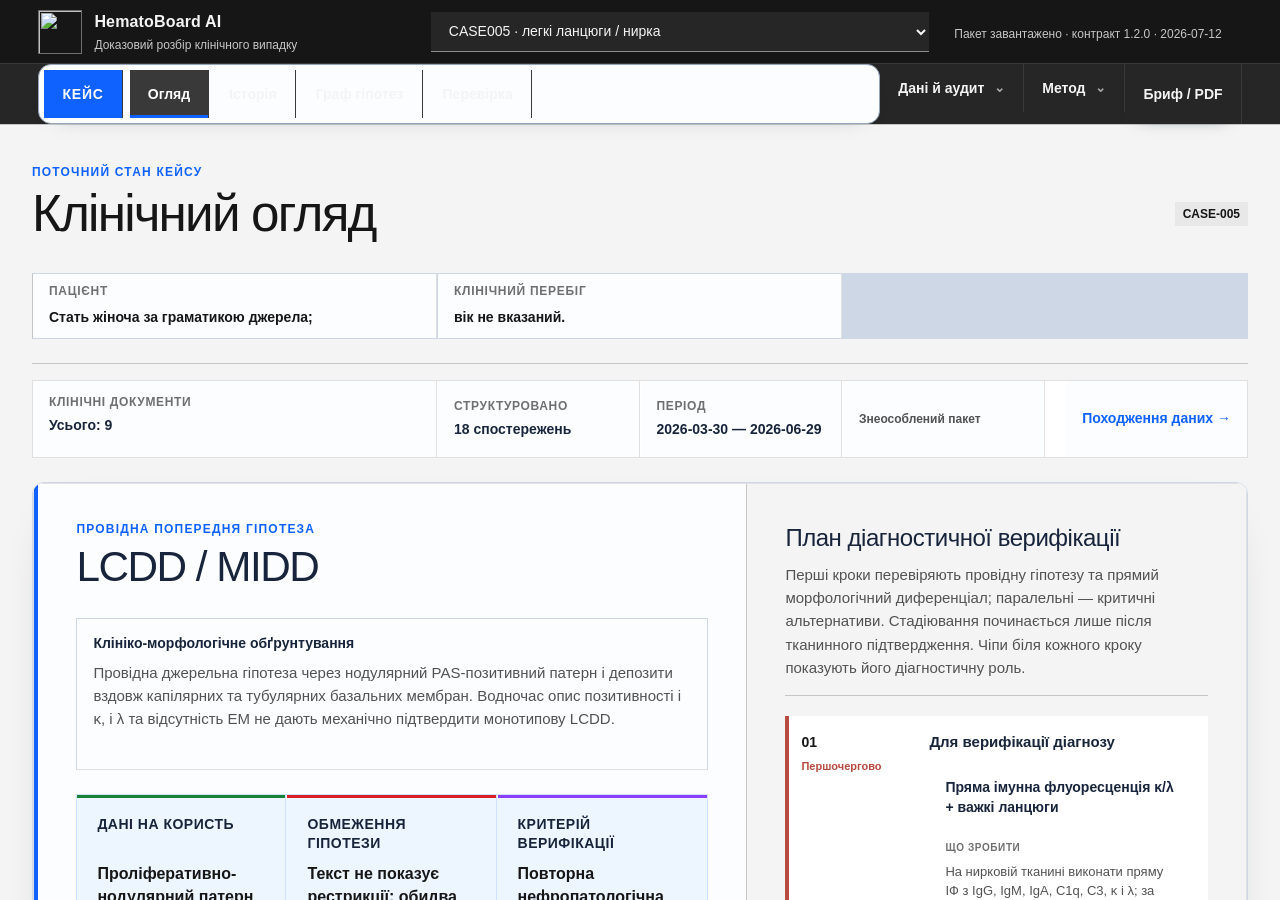
==== commit 6b8bad5a: "Clarify diagnostic verification plan" ====
--- a/index.html
+++ b/index.html
@@ -22,7 +22,7 @@
     <script src="hematoboard-ui.js?v=20260805stateclarity1"></script>
     <link rel="stylesheet" href="methodology.css?v=20260805sourceactions1" />
     <link rel="stylesheet" href="hematoboard-shell.css?v=20260805stateclarity1" />
-    <link rel="stylesheet" href="carbon-dashboard.css?v=20260805sourceactions1" />
+    <link rel="stylesheet" href="carbon-dashboard.css?v=20260805workupclarity1" />
   </head>
   <body class="hb-shell min-h-screen bg-canvas p-0 font-sans text-ink antialiased">
     <!--
@@ -80,6 +80,6 @@
     </footer>
 
     <script>if(location.protocol==="file:")location.replace("http://127.0.0.1:8899/methodology/"+location.search+location.hash);</script>
-    <script type="module" src="methodology.js?v=20260805sourceactions1"></script>
+    <script type="module" src="methodology.js?v=20260805workupclarity1"></script>
   </body>
 </html>
--- a/carbon-dashboard.css
+++ b/carbon-dashboard.css
@@ -827,13 +827,15 @@
 
 [data-ui="carbon"] .overview-plan-item {
   display: grid;
-  gap: 6px;
+  gap: 12px;
   padding: 16px;
 }
 
 [data-ui="carbon"] .overview-plan-item h4,
 [data-ui="carbon"] .overview-plan-item p { margin: 0; }
 
+[data-ui="carbon"] .overview-plan-item > strong,
+[data-ui="carbon"] .overview-plan-item-head > strong,
 [data-ui="carbon"] .overview-plan-item h4 {
   font-size: .875rem;
   font-weight: 600;
@@ -845,13 +847,105 @@
   line-height: 1.45;
 }
 
-[data-ui="carbon"] .overview-plan-sources {
+[data-ui="carbon"] .overview-plan-item-head {
+  display: grid;
+  gap: 7px;
+}
+
+[data-ui="carbon"] .overview-plan-scope {
   display: flex;
   flex-wrap: wrap;
-  align-items: center;
-  gap: 6px;
+  gap: 4px;
+}
+
+[data-ui="carbon"] .overview-plan-scope-chip {
+  min-height: 22px;
+  padding: 3px 7px;
+  border: 1px solid #a6c8ff;
+  color: #0043ce;
+  background: #edf5ff;
+  font-size: .625rem;
+  font-weight: 600;
+  line-height: 1.2;
+  white-space: nowrap;
+}
+
+[data-ui="carbon"] .overview-plan-scope-chip[data-role="прямий диференціал"],
+[data-ui="carbon"] .overview-plan-scope-chip[data-role="критичний диференціал"] {
+  border-color: #d4bbff;
+  color: #6929c4;
+  background: #f6f2ff;
+}
+
+[data-ui="carbon"] .overview-plan-scope-chip[data-role="стадіювання"] {
+  border-color: var(--cds-border-strong-01);
+  color: var(--cds-text-secondary);
+  background: var(--cds-layer-02);
+}
+
+[data-ui="carbon"] .overview-plan-field,
+[data-ui="carbon"] .overview-plan-source-block {
+  display: grid;
+  grid-template-columns: minmax(0, 1fr);
+  gap: 5px;
+  align-items: start;
+}
+
+[data-ui="carbon"] .overview-plan-field > span,
+[data-ui="carbon"] .overview-plan-source-label {
+  padding-top: 2px;
   color: var(--cds-text-helper);
+  font-size: .625rem;
+  font-weight: 600;
+  letter-spacing: .06em;
+  text-transform: uppercase;
+}
+
+[data-ui="carbon"] .overview-plan-why {
+  padding-top: 10px;
+  border-top: 1px solid var(--cds-border-subtle-00);
+}
+
+[data-ui="carbon"] .overview-plan-sources {
+  display: grid;
+  gap: 4px;
+}
+
+[data-ui="carbon"] .overview-plan-source {
+  display: grid;
+  grid-template-columns: auto minmax(0, 1fr);
+  gap: 2px 7px;
+  align-items: start;
+  min-height: 30px;
+  padding: 4px 8px;
+  border: 1px solid var(--cds-border-subtle-00);
+  color: var(--cds-text-primary);
+  background: var(--cds-layer-02);
   font-size: .6875rem;
+  text-decoration: none;
+}
+
+[data-ui="carbon"] .overview-plan-source:hover {
+  border-color: var(--cds-link-primary);
+  background: var(--cds-layer-hover-01);
+  text-decoration: none;
+}
+
+[data-ui="carbon"] .overview-plan-source-kind {
+  grid-column: 2;
+  color: var(--cds-link-primary);
+  font-weight: 600;
+}
+
+[data-ui="carbon"] .overview-plan-source-title {
+  grid-column: 2;
+  min-width: 0;
+  line-height: 1.35;
+  overflow-wrap: anywhere;
+}
+
+[data-ui="carbon"] .overview-plan-source .evidence-index {
+  grid-row: 1 / span 2;
 }
 
 [data-ui="carbon"] .overview-differential-rank {
@@ -3057,6 +3151,10 @@
   [data-ui="carbon"] .overview-decision-gate,
   [data-ui="carbon"] .content-section,
   [data-ui="carbon"] .overview-panel { padding: 20px 16px; }
+  [data-ui="carbon"] .overview-plan-phases > li { grid-template-columns: 1fr; gap: 10px; }
+  [data-ui="carbon"] .overview-plan-step { grid-template-columns: auto 1fr; align-items: baseline; }
+  [data-ui="carbon"] .overview-plan-field,
+  [data-ui="carbon"] .overview-plan-source-block { grid-template-columns: 1fr; gap: 5px; }
   [data-ui="carbon"] .overview-differential-head { display: grid; padding: 16px; }
   [data-ui="carbon"] .overview-differential-row { grid-template-columns: 28px 1fr; gap: 8px 12px; padding: 12px 16px; }
   [data-ui="carbon"] .overview-composition,
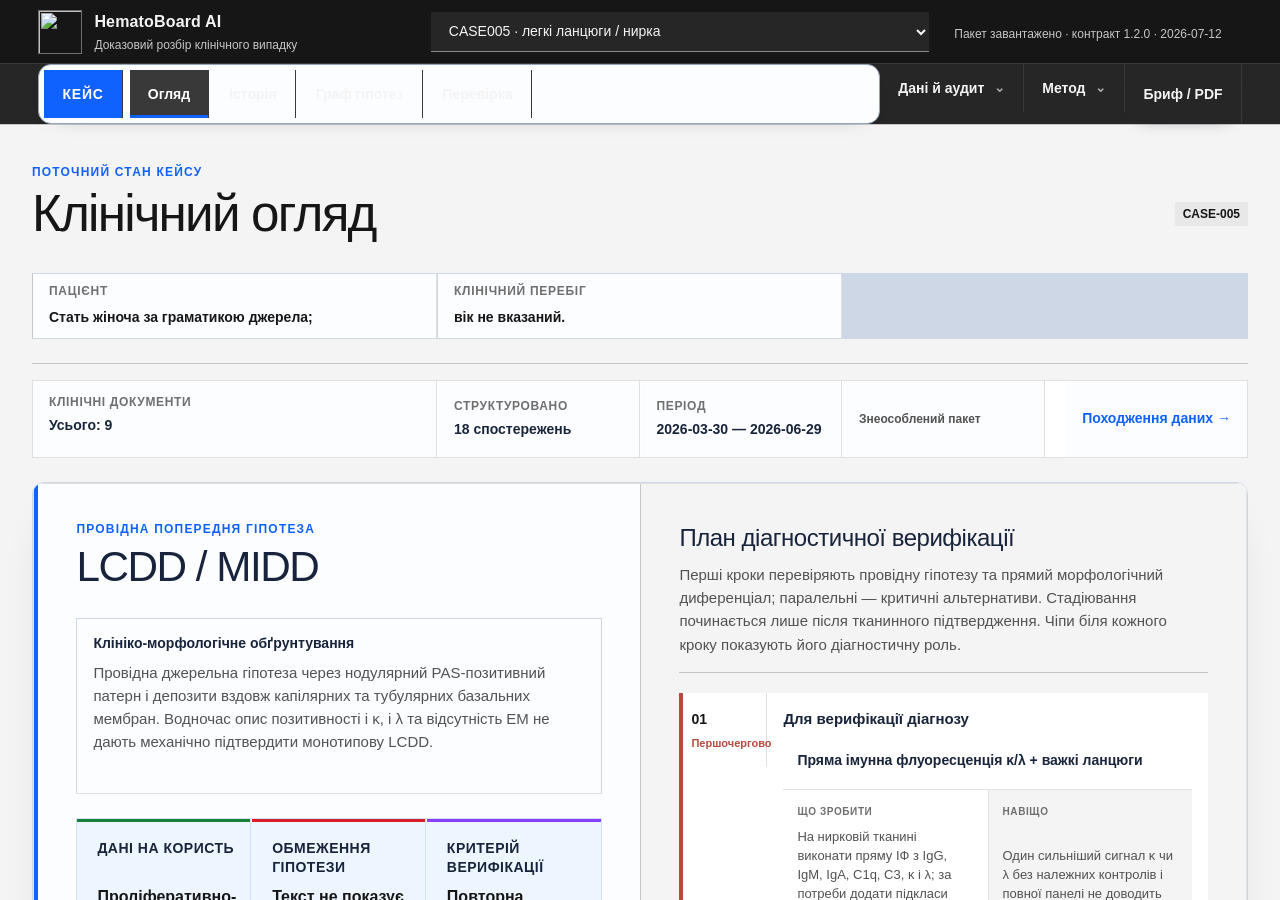
==== commit ecc55e5b: "Refine verification plan layout" ====
--- a/index.html
+++ b/index.html
@@ -22,7 +22,7 @@
     <script src="hematoboard-ui.js?v=20260805stateclarity1"></script>
     <link rel="stylesheet" href="methodology.css?v=20260805sourceactions1" />
     <link rel="stylesheet" href="hematoboard-shell.css?v=20260805stateclarity1" />
-    <link rel="stylesheet" href="carbon-dashboard.css?v=20260805workupclarity1" />
+    <link rel="stylesheet" href="carbon-dashboard.css?v=20260806workupzones1" />
   </head>
   <body class="hb-shell min-h-screen bg-canvas p-0 font-sans text-ink antialiased">
     <!--
@@ -80,6 +80,6 @@
     </footer>
 
     <script>if(location.protocol==="file:")location.replace("http://127.0.0.1:8899/methodology/"+location.search+location.hash);</script>
-    <script type="module" src="methodology.js?v=20260805workupclarity1"></script>
+    <script type="module" src="methodology.js?v=20260806workupzones1"></script>
   </body>
 </html>
--- a/carbon-dashboard.css
+++ b/carbon-dashboard.css
@@ -556,15 +556,16 @@
 
 [data-ui="carbon"] .overview-command-main {
   display: grid;
-  grid-template-columns: minmax(0, 1.45fr) minmax(500px, 1fr);
+  grid-template-columns: repeat(2, minmax(0, 1fr));
   border: 1px solid var(--cds-border-subtle-00);
   background: var(--cds-layer-01);
 }
 
 [data-ui="carbon"] .overview-primary-assessment,
 [data-ui="carbon"] .overview-decision-gate {
+  --overview-column-padding: clamp(24px, 3vw, 40px);
   min-width: 0;
-  padding: clamp(24px, 3vw, 40px);
+  padding: var(--overview-column-padding);
 }
 
 [data-ui="carbon"] .overview-primary-assessment {
@@ -766,15 +767,22 @@
 
 [data-ui="carbon"] .overview-plan-phases > li {
   display: grid;
-  grid-template-columns: 112px minmax(0, 1fr);
-  gap: 16px;
-  padding: 16px;
+  grid-template-columns: 88px minmax(0, 1fr);
+  gap: 0;
+  padding: 0;
 }
 
 [data-ui="carbon"] .overview-plan-step {
   display: grid;
   align-content: start;
   gap: 6px;
+  padding: 16px 12px;
+  border-right: 1px solid var(--cds-border-subtle-00);
+}
+
+[data-ui="carbon"] .overview-plan-phases > li > div:last-child {
+  min-width: 0;
+  padding: 16px;
 }
 
 [data-ui="carbon"] .overview-plan-index {
@@ -827,8 +835,9 @@
 
 [data-ui="carbon"] .overview-plan-item {
   display: grid;
-  gap: 12px;
-  padding: 16px;
+  grid-template-columns: repeat(2, minmax(0, 1fr));
+  gap: 0;
+  padding: 0;
 }
 
 [data-ui="carbon"] .overview-plan-item h4,
@@ -849,7 +858,9 @@
 
 [data-ui="carbon"] .overview-plan-item-head {
   display: grid;
+  grid-column: 1 / -1;
   gap: 7px;
+  padding: 12px 14px;
 }
 
 [data-ui="carbon"] .overview-plan-scope {
@@ -886,9 +897,16 @@
 [data-ui="carbon"] .overview-plan-field,
 [data-ui="carbon"] .overview-plan-source-block {
   display: grid;
+  gap: 12px;
+  align-items: start;
+}
+
+[data-ui="carbon"] .overview-plan-field {
   grid-template-columns: minmax(0, 1fr);
-  gap: 5px;
-  align-items: start;
+  gap: 6px;
+  min-width: 0;
+  padding: 10px 14px 14px;
+  border-top: 1px solid var(--cds-border-subtle-00);
 }
 
 [data-ui="carbon"] .overview-plan-field > span,
@@ -902,22 +920,31 @@
 }
 
 [data-ui="carbon"] .overview-plan-why {
-  padding-top: 10px;
+  border-left: 1px solid var(--cds-border-subtle-00);
+  background: var(--cds-layer-02);
+}
+
+[data-ui="carbon"] .overview-plan-source-block {
+  grid-column: 1 / -1;
+  gap: 7px;
+  padding: 10px 14px 12px;
   border-top: 1px solid var(--cds-border-subtle-00);
+  background: var(--cds-layer-01);
 }
 
 [data-ui="carbon"] .overview-plan-sources {
   display: grid;
+  grid-template-columns: repeat(2, minmax(0, 1fr));
   gap: 4px;
 }
 
 [data-ui="carbon"] .overview-plan-source {
   display: grid;
   grid-template-columns: auto minmax(0, 1fr);
-  gap: 2px 7px;
+  gap: 7px;
   align-items: start;
-  min-height: 30px;
-  padding: 4px 8px;
+  min-height: 52px;
+  padding: 7px 8px;
   border: 1px solid var(--cds-border-subtle-00);
   color: var(--cds-text-primary);
   background: var(--cds-layer-02);
@@ -932,20 +959,40 @@
 }
 
 [data-ui="carbon"] .overview-plan-source-kind {
-  grid-column: 2;
   color: var(--cds-link-primary);
   font-weight: 600;
 }
 
+[data-ui="carbon"] .overview-plan-source-copy {
+  display: grid;
+  min-width: 0;
+  gap: 2px;
+}
+
+[data-ui="carbon"] .overview-plan-source-meta {
+  display: flex;
+  align-items: baseline;
+  justify-content: space-between;
+  gap: 8px;
+}
+
+[data-ui="carbon"] .overview-plan-source-year {
+  color: var(--cds-text-helper);
+  font-variant-numeric: tabular-nums;
+}
+
 [data-ui="carbon"] .overview-plan-source-title {
-  grid-column: 2;
+  display: -webkit-box;
   min-width: 0;
   line-height: 1.35;
   overflow-wrap: anywhere;
+  -webkit-box-orient: vertical;
+  -webkit-line-clamp: 2;
+  overflow: hidden;
 }
 
 [data-ui="carbon"] .overview-plan-source .evidence-index {
-  grid-row: 1 / span 2;
+  margin-top: 1px;
 }
 
 [data-ui="carbon"] .overview-differential-rank {
@@ -955,7 +1002,9 @@
 }
 
 [data-ui="carbon"] .overview-primary-assessment > .overview-differential-rank {
-  margin: 24px 0 16px;
+  margin: 24px calc(var(--overview-column-padding) * -1) 16px;
+  border-right: 0;
+  border-left: 0;
   border-color: #d0e2ff;
   background: rgb(255 255 255 / 82%);
 }
@@ -1058,6 +1107,11 @@
   color: var(--cds-text-helper);
   font-size: .8125rem;
   font-variant-numeric: tabular-nums;
+}
+
+[data-ui="carbon"] .overview-primary-assessment > .overview-differential-rank .overview-differential-number {
+  color: var(--cds-link-primary);
+  font-weight: 600;
 }
 
 [data-ui="carbon"] .overview-differential-label {
@@ -3022,12 +3076,16 @@
 
 /* Responsive hierarchy */
 
+@media (min-width: 981px) and (max-width: 1180px) {
+  [data-ui="carbon"] .overview-plan-item { grid-template-columns: 1fr; }
+  [data-ui="carbon"] .overview-plan-why { border-left: 0; }
+  [data-ui="carbon"] .overview-plan-sources { grid-template-columns: 1fr; }
+}
+
 @media (max-width: 1120px) {
   [data-ui="carbon"] .app-header { grid-template-columns: 230px minmax(0, 1fr); }
   [data-ui="carbon"] .overview-brief-header { grid-template-columns: 1fr; }
   [data-ui="carbon"] .overview-brief-facts { min-width: 0; }
-  [data-ui="carbon"] .overview-command-main { grid-template-columns: 1fr; }
-  [data-ui="carbon"] .overview-decision-gate { border-top: 1px solid var(--cds-border-subtle-01); border-left: 0; }
   [data-ui="carbon"] .overview-package-summary { grid-template-columns: repeat(2, minmax(0, 1fr)); }
   [data-ui="carbon"] .overview-package-summary > * { grid-column: span 1; }
   [data-ui="carbon"] .overview-package-summary > .overview-package-sources { grid-column: 1 / -1; }
@@ -3037,6 +3095,11 @@
   [data-ui="carbon"] .spine-story { grid-template-columns: minmax(240px, .6fr) minmax(0, 1.4fr); }
   [data-ui="carbon"] .state-detail-grid { grid-template-columns: repeat(2, minmax(0, 1fr)); }
   [data-ui="carbon"] .imaging-result-layer > .state-detail-grid { grid-template-columns: repeat(2, minmax(0, 1fr)); }
+}
+
+@media (max-width: 980px) {
+  [data-ui="carbon"] .overview-command-main { grid-template-columns: 1fr; }
+  [data-ui="carbon"] .overview-decision-gate { border-top: 1px solid var(--cds-border-subtle-01); border-left: 0; }
 }
 
 @media (max-width: 860px) {
@@ -3151,10 +3214,17 @@
   [data-ui="carbon"] .overview-decision-gate,
   [data-ui="carbon"] .content-section,
   [data-ui="carbon"] .overview-panel { padding: 20px 16px; }
+  [data-ui="carbon"] .overview-primary-assessment,
+  [data-ui="carbon"] .overview-decision-gate { --overview-column-padding: 16px; }
   [data-ui="carbon"] .overview-plan-phases > li { grid-template-columns: 1fr; gap: 10px; }
-  [data-ui="carbon"] .overview-plan-step { grid-template-columns: auto 1fr; align-items: baseline; }
+  [data-ui="carbon"] .overview-plan-step { grid-template-columns: auto 1fr; align-items: baseline; padding: 12px 14px 0; border-right: 0; }
+  [data-ui="carbon"] .overview-plan-phases > li > div:last-child { padding: 12px 14px 14px; }
+  [data-ui="carbon"] .overview-plan-item { grid-template-columns: 1fr; }
   [data-ui="carbon"] .overview-plan-field,
   [data-ui="carbon"] .overview-plan-source-block { grid-template-columns: 1fr; gap: 5px; }
+  [data-ui="carbon"] .overview-plan-why { border-left: 0; }
+  [data-ui="carbon"] .overview-plan-sources { grid-template-columns: 1fr; }
+  [data-ui="carbon"] .overview-plan-source-title { -webkit-line-clamp: unset; overflow: visible; }
   [data-ui="carbon"] .overview-differential-head { display: grid; padding: 16px; }
   [data-ui="carbon"] .overview-differential-row { grid-template-columns: 28px 1fr; gap: 8px 12px; padding: 12px 16px; }
   [data-ui="carbon"] .overview-composition,
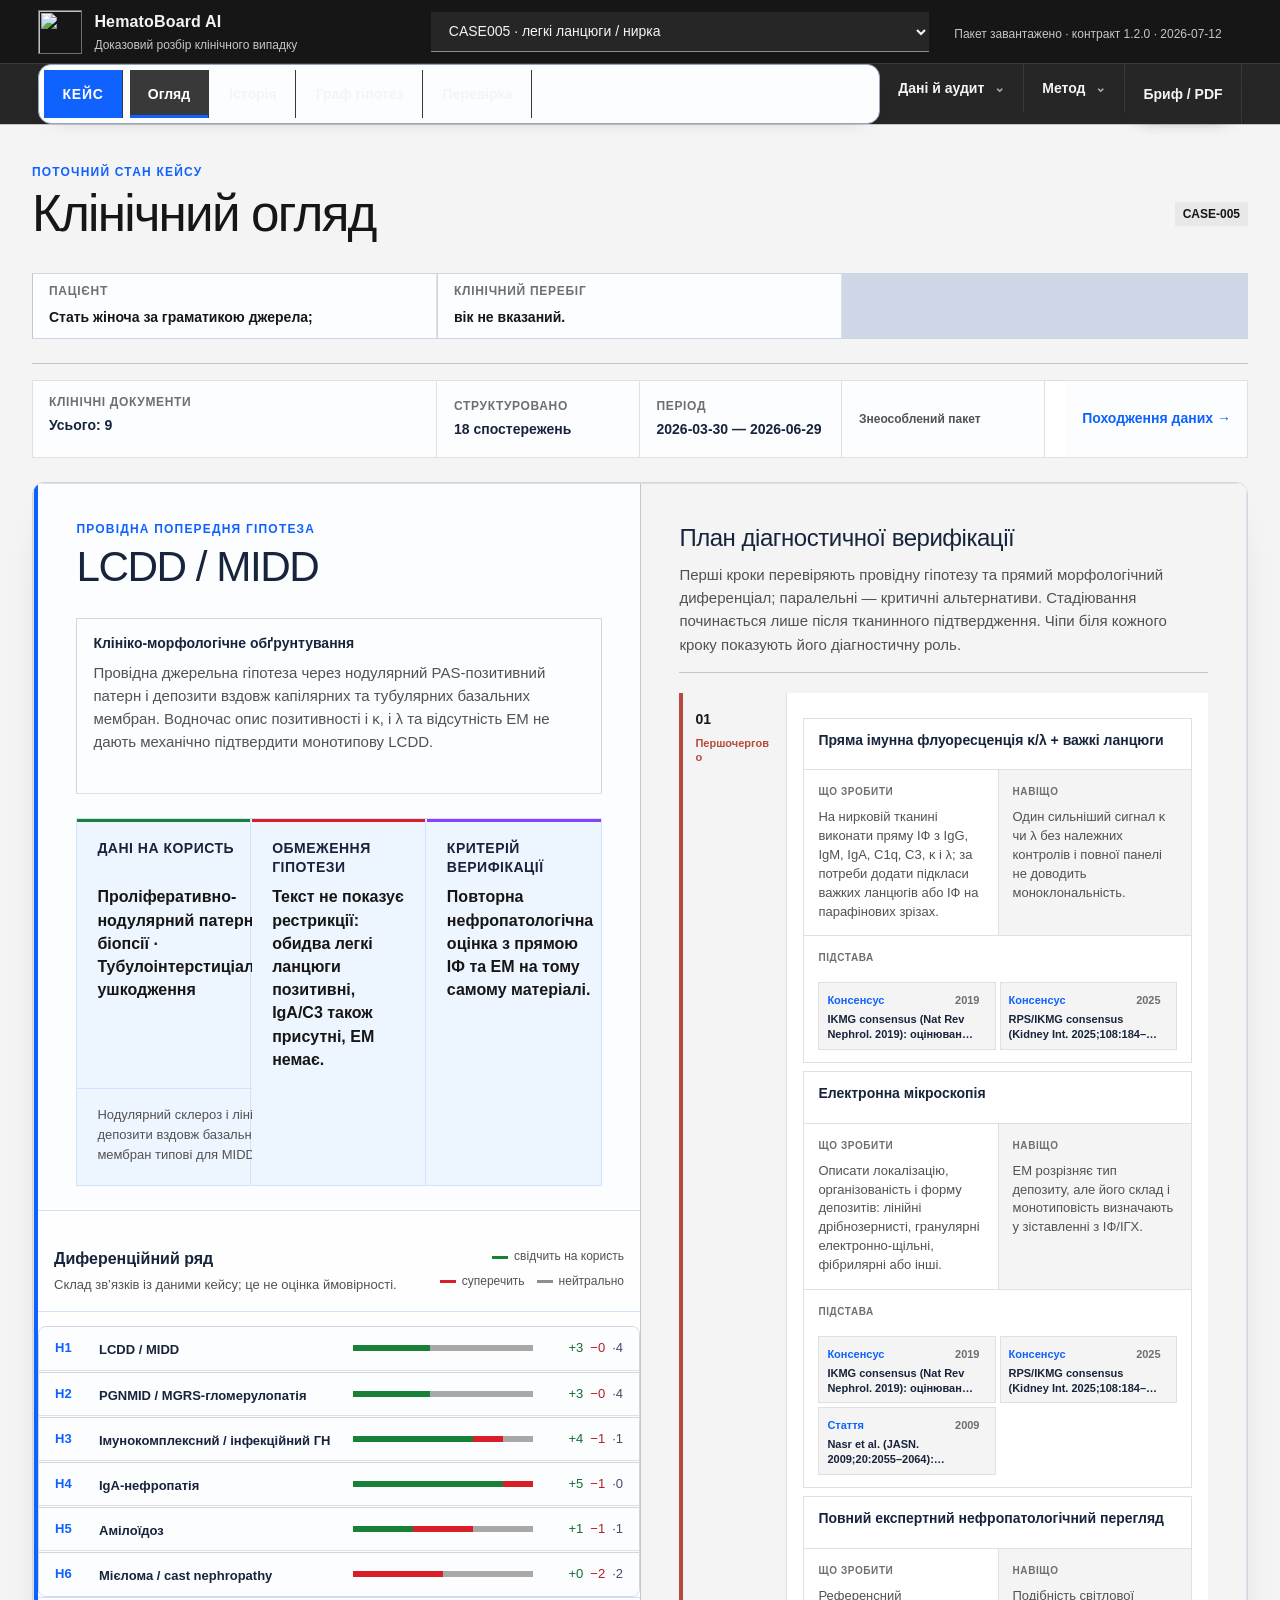
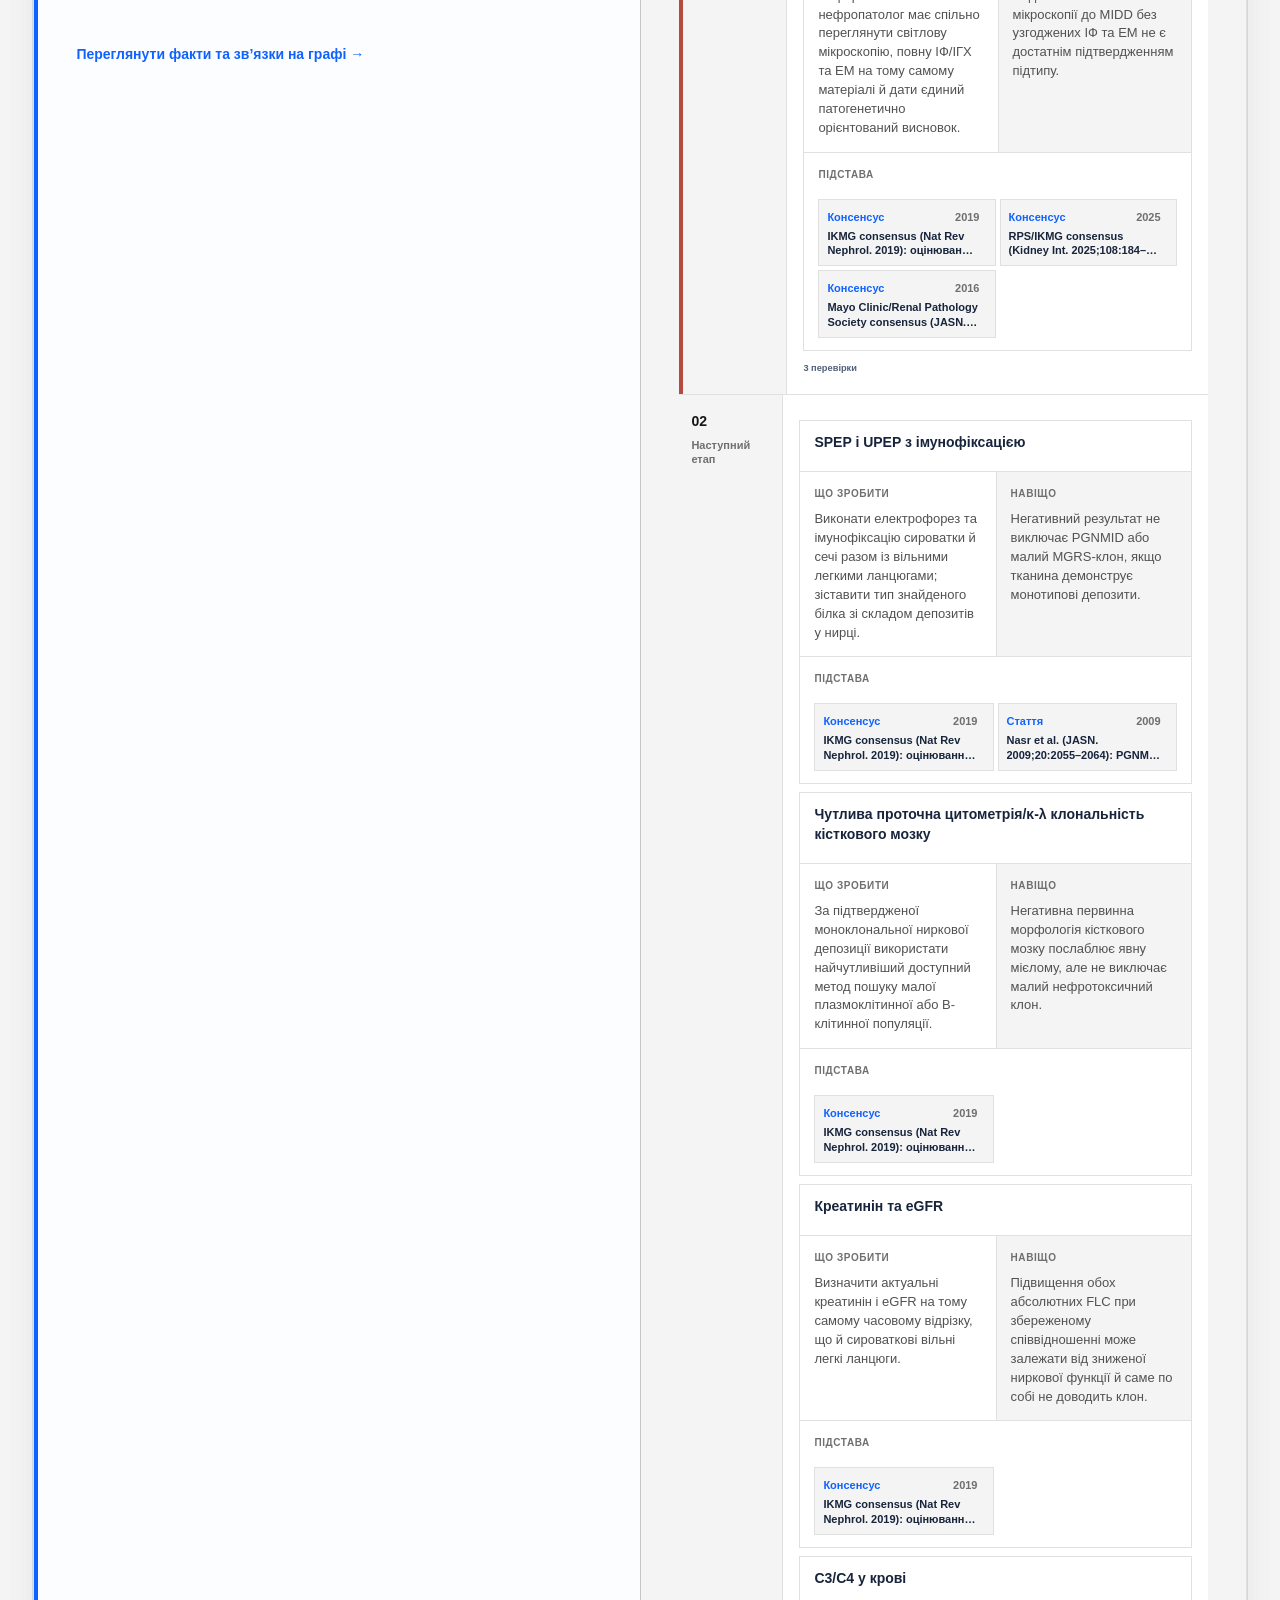
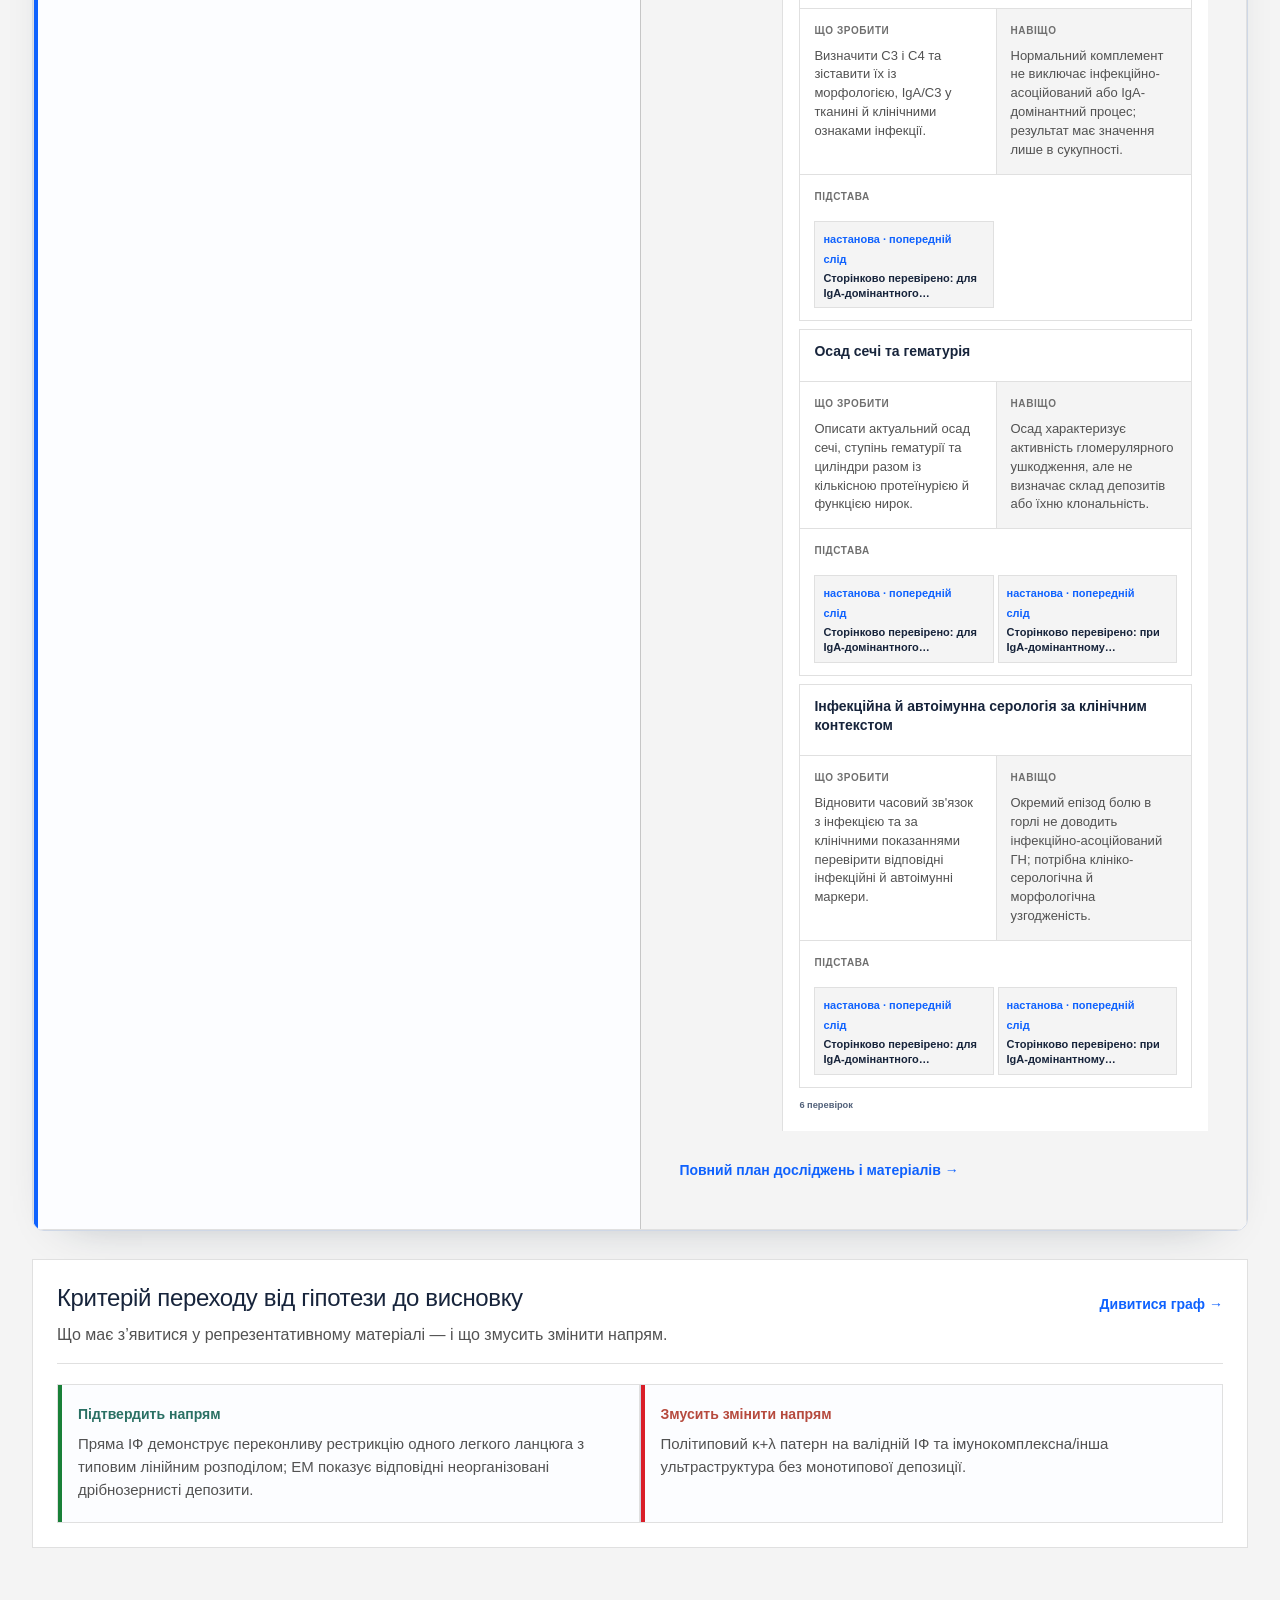
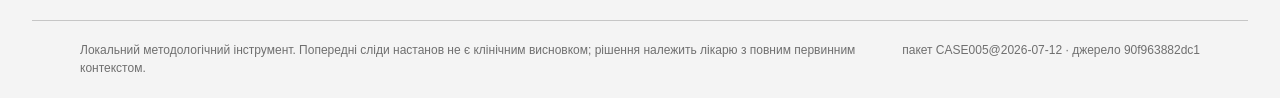
==== commit 260aa609: "style(design): close verification plan zones" ====
--- a/index.html
+++ b/index.html
@@ -22,7 +22,7 @@
     <script src="hematoboard-ui.js?v=20260805stateclarity1"></script>
     <link rel="stylesheet" href="methodology.css?v=20260805sourceactions1" />
     <link rel="stylesheet" href="hematoboard-shell.css?v=20260805stateclarity1" />
-    <link rel="stylesheet" href="carbon-dashboard.css?v=20260806workupzones1" />
+    <link rel="stylesheet" href="carbon-dashboard.css?v=20260806workupzones2" />
   </head>
   <body class="hb-shell min-h-screen bg-canvas p-0 font-sans text-ink antialiased">
     <!--
@@ -80,6 +80,6 @@
     </footer>
 
     <script>if(location.protocol==="file:")location.replace("http://127.0.0.1:8899/methodology/"+location.search+location.hash);</script>
-    <script type="module" src="methodology.js?v=20260806workupzones1"></script>
+    <script type="module" src="methodology.js?v=20260806workupzones2"></script>
   </body>
 </html>
--- a/carbon-dashboard.css
+++ b/carbon-dashboard.css
@@ -767,17 +767,21 @@
 
 [data-ui="carbon"] .overview-plan-phases > li {
   display: grid;
-  grid-template-columns: 88px minmax(0, 1fr);
+  grid-template-columns: 104px minmax(0, 1fr);
   gap: 0;
   padding: 0;
 }
 
 [data-ui="carbon"] .overview-plan-step {
   display: grid;
+  align-self: stretch;
   align-content: start;
   gap: 6px;
+  min-width: 0;
   padding: 16px 12px;
+  overflow: hidden;
   border-right: 1px solid var(--cds-border-subtle-00);
+  background: var(--cds-layer-02);
 }
 
 [data-ui="carbon"] .overview-plan-phases > li > div:last-child {
@@ -793,21 +797,23 @@
 
 [data-ui="carbon"] .overview-plan-priority,
 [data-ui="carbon"] .overview-plan-timing {
+  max-width: 100%;
   color: var(--cds-text-helper);
   font-size: .6875rem;
   line-height: 1.3;
+  overflow-wrap: anywhere;
 }
 
 [data-ui="carbon"] .overview-plan-phases > li[data-state="priority-one"] {
-  box-shadow: inset 4px 0 var(--critical);
+  border-left: 4px solid var(--critical);
 }
 
 [data-ui="carbon"] .overview-plan-phases > li[data-state="parallel"] {
-  box-shadow: inset 4px 0 var(--cds-support-warning);
+  border-left: 4px solid var(--cds-support-warning);
 }
 
 [data-ui="carbon"] .overview-plan-phases > li[data-state="deferred"] {
-  box-shadow: inset 4px 0 var(--cds-border-strong-01);
+  border-left: 4px solid var(--cds-border-strong-01);
 }
 
 [data-ui="carbon"] .overview-plan-phases > li[data-state="priority-one"] .overview-plan-priority,
@@ -820,17 +826,10 @@
   color: #8a6700;
 }
 
-[data-ui="carbon"] .overview-plan-phase-title {
-  display: block;
-  margin-bottom: 10px;
-  font-size: .9375rem;
-  font-weight: 600;
-}
-
 [data-ui="carbon"] .overview-plan-items {
   display: grid;
-  gap: 1px;
-  background: var(--cds-border-subtle-00);
+  gap: 8px;
+  background: transparent;
 }
 
 [data-ui="carbon"] .overview-plan-item {
@@ -838,6 +837,8 @@
   grid-template-columns: repeat(2, minmax(0, 1fr));
   gap: 0;
   padding: 0;
+  overflow: hidden;
+  border: 1px solid var(--cds-border-subtle-00);
 }
 
 [data-ui="carbon"] .overview-plan-item h4,
@@ -903,6 +904,8 @@
 
 [data-ui="carbon"] .overview-plan-field {
   grid-template-columns: minmax(0, 1fr);
+  grid-auto-rows: max-content;
+  align-content: start;
   gap: 6px;
   min-width: 0;
   padding: 10px 14px 14px;
@@ -3216,8 +3219,8 @@
   [data-ui="carbon"] .overview-panel { padding: 20px 16px; }
   [data-ui="carbon"] .overview-primary-assessment,
   [data-ui="carbon"] .overview-decision-gate { --overview-column-padding: 16px; }
-  [data-ui="carbon"] .overview-plan-phases > li { grid-template-columns: 1fr; gap: 10px; }
-  [data-ui="carbon"] .overview-plan-step { grid-template-columns: auto 1fr; align-items: baseline; padding: 12px 14px 0; border-right: 0; }
+  [data-ui="carbon"] .overview-plan-phases > li { grid-template-columns: 1fr; gap: 0; }
+  [data-ui="carbon"] .overview-plan-step { grid-template-columns: auto 1fr; align-items: baseline; padding: 10px 12px; border-right: 0; border-bottom: 1px solid var(--cds-border-subtle-00); }
   [data-ui="carbon"] .overview-plan-phases > li > div:last-child { padding: 12px 14px 14px; }
   [data-ui="carbon"] .overview-plan-item { grid-template-columns: 1fr; }
   [data-ui="carbon"] .overview-plan-field,
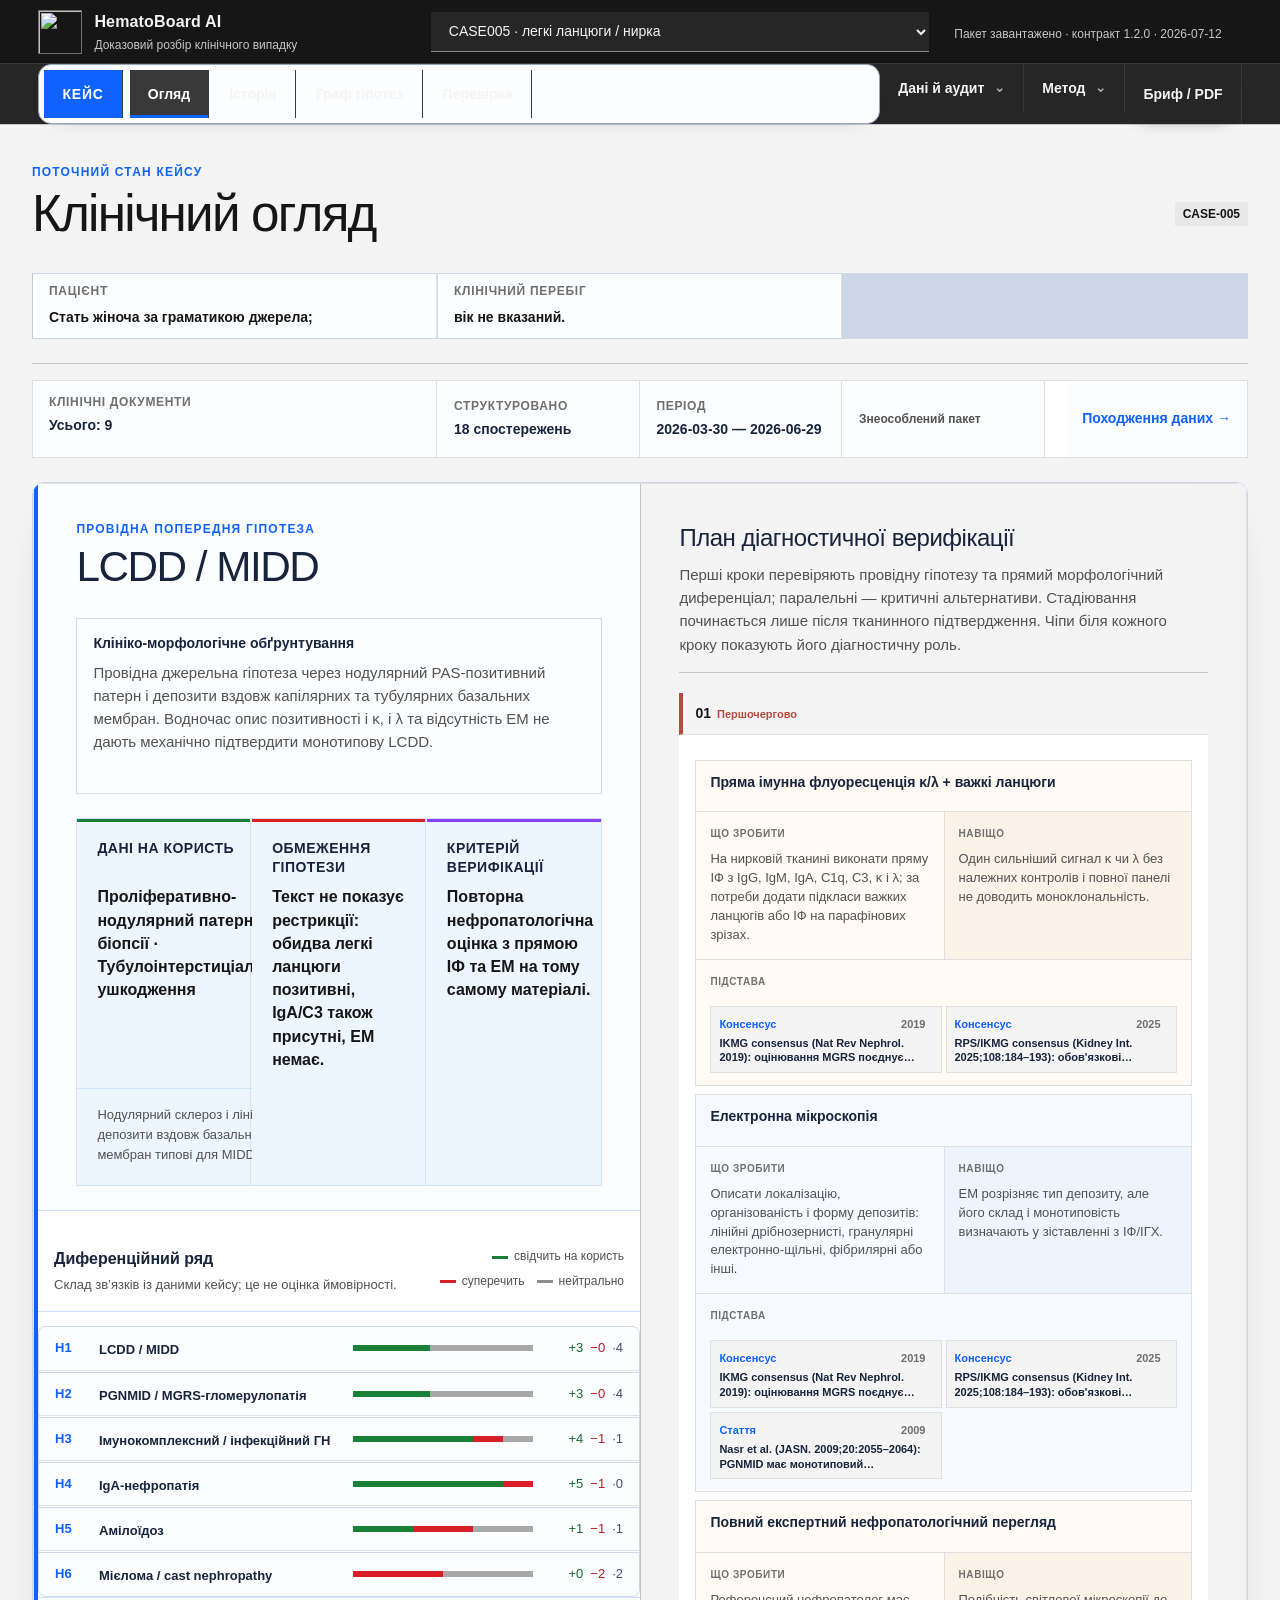
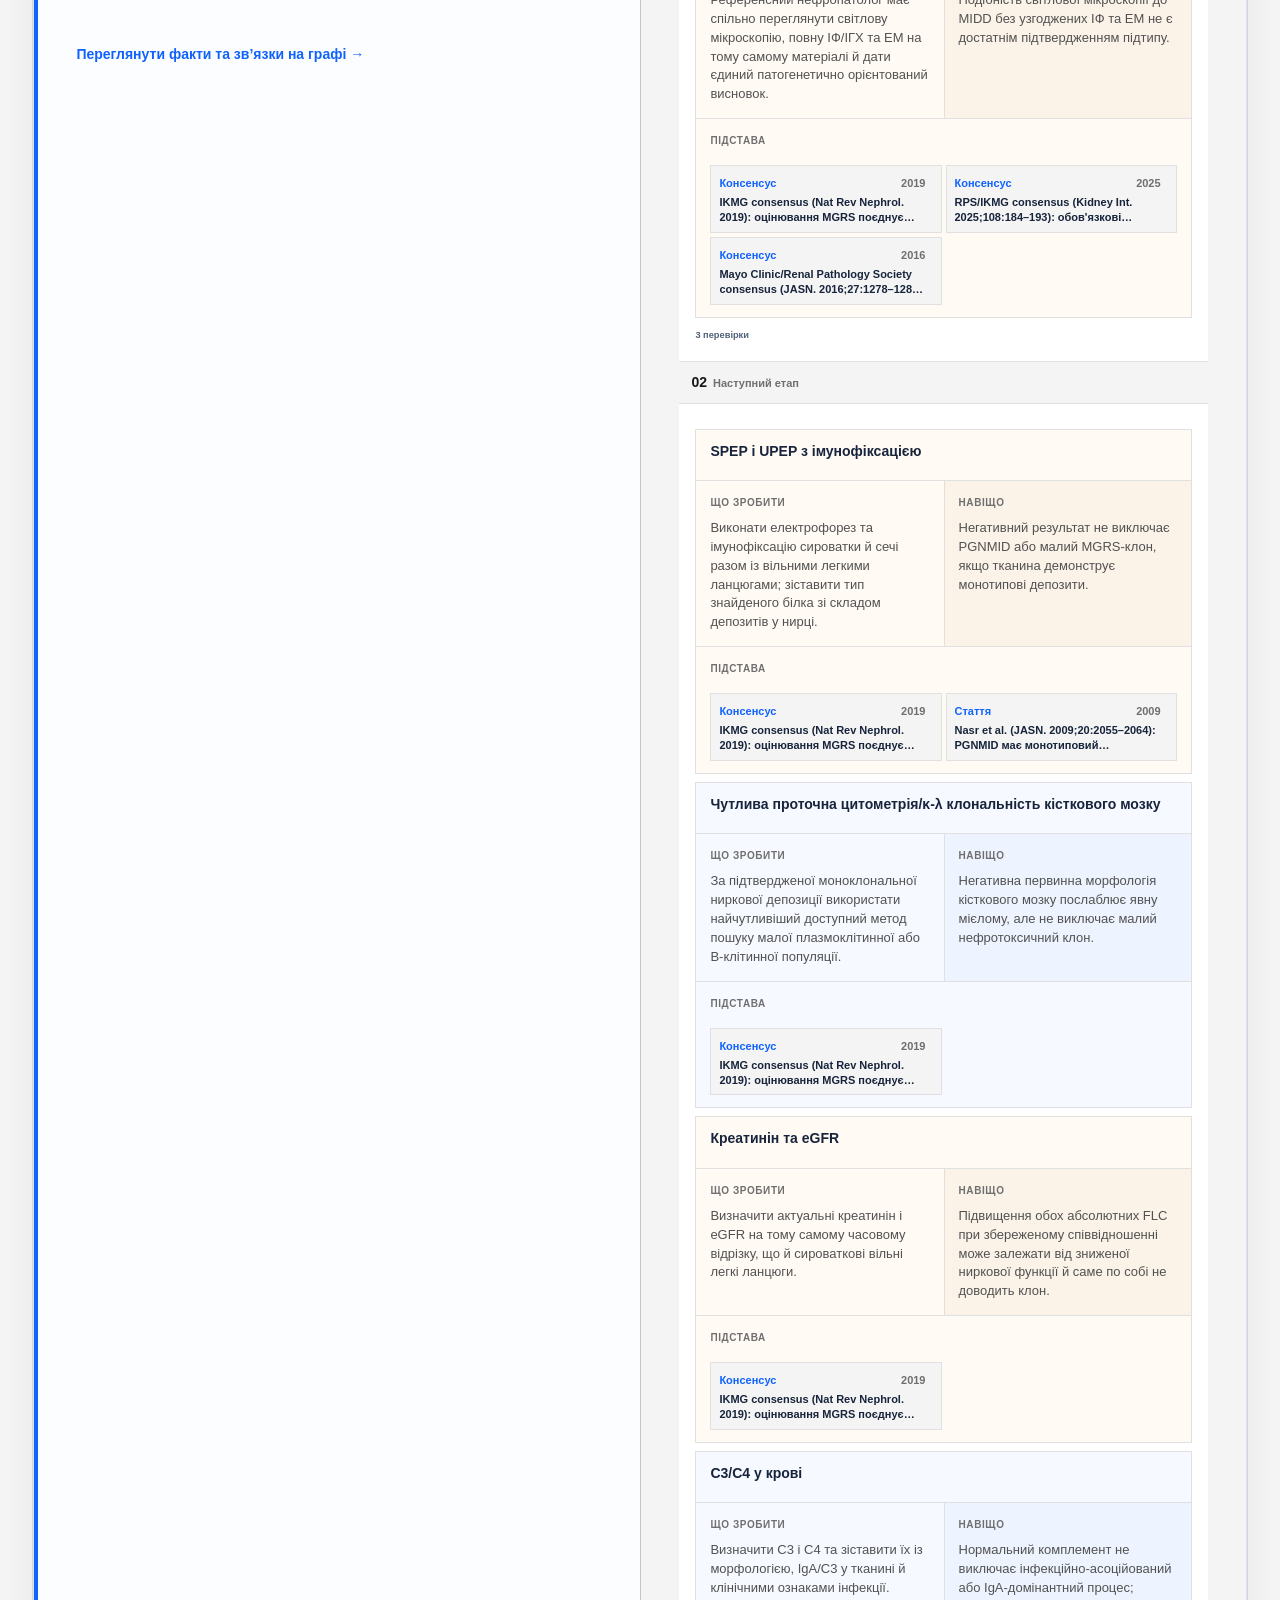
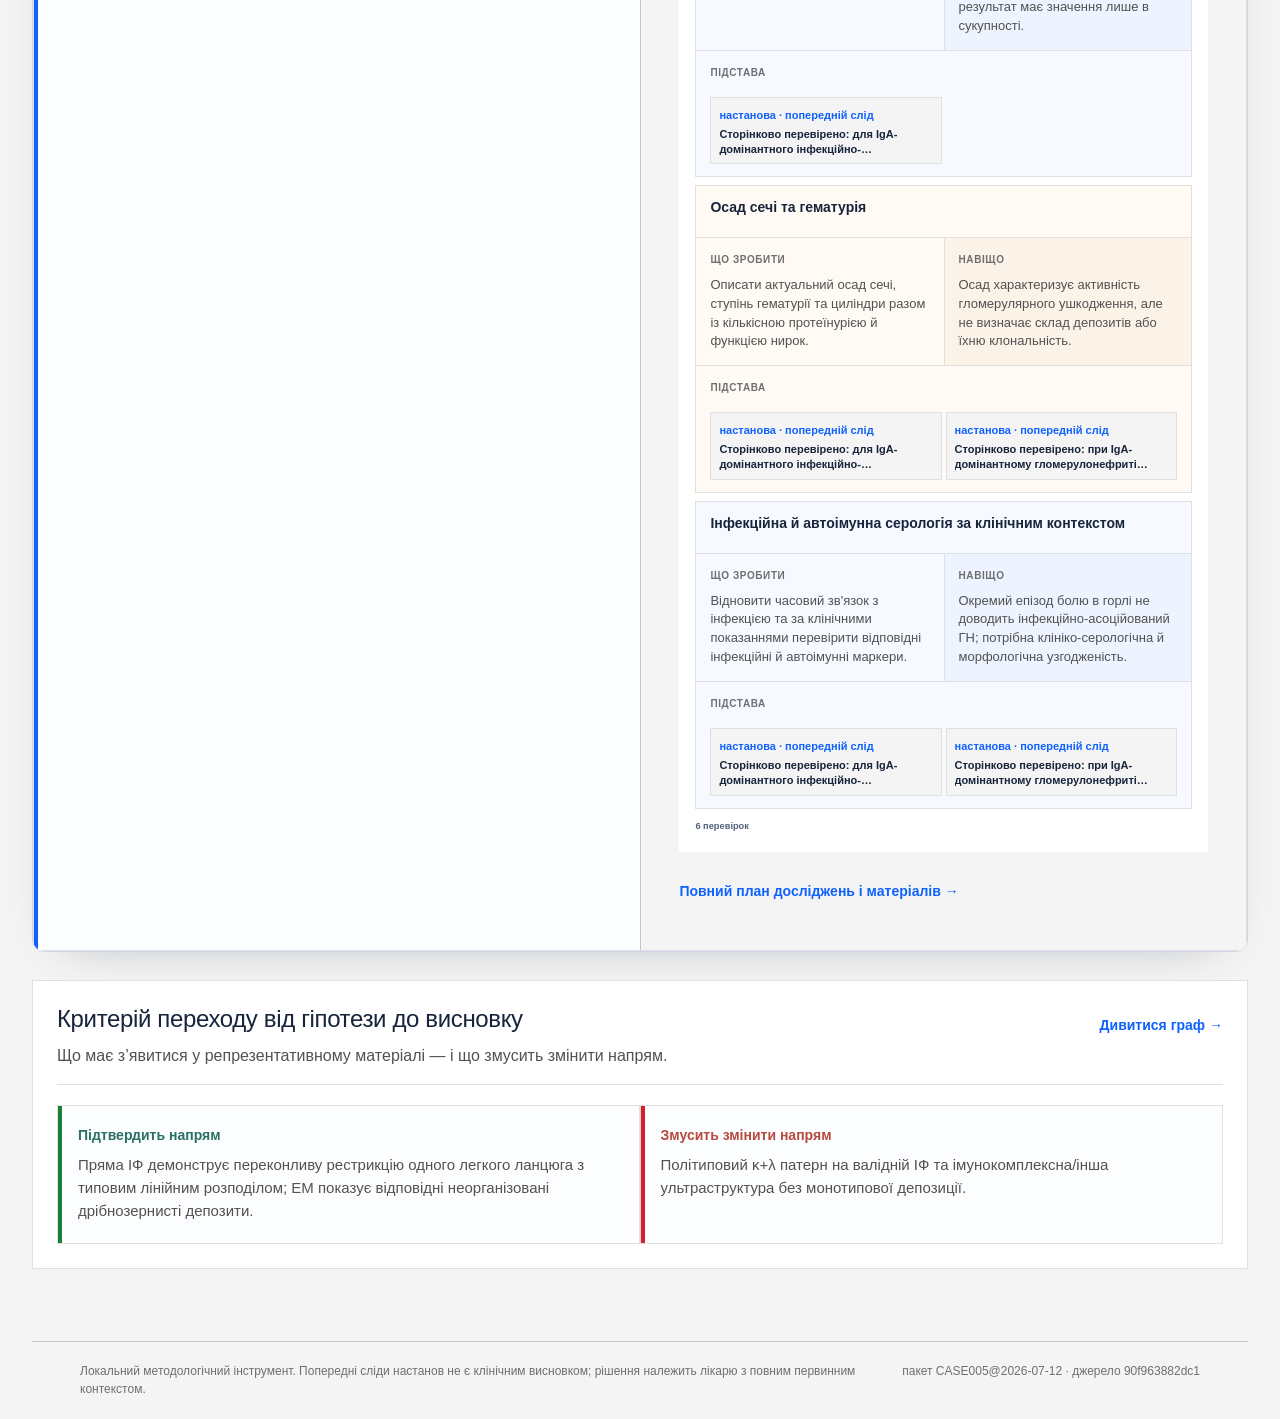
==== commit 971aece0: "chore(release): bust cache for verification card bands" ====
--- a/index.html
+++ b/index.html
@@ -12,7 +12,7 @@
       name="description"
       content="HematoBoard AI: evidence-based, agent-assisted case review."
     />
-    <meta name="hematoboard-release" content="CASE-02@f490b40f · RR-CASE-02-6d703a1a54d0 · source-actions1" />
+    <meta name="hematoboard-release" content="CASE-02@f490b40f · RR-CASE-02-6d703a1a54d0 · cardbands1" />
     <title>HematoBoard AI</title>
     <link
       rel="icon"
@@ -22,7 +22,7 @@
     <script src="hematoboard-ui.js?v=20260805stateclarity1"></script>
     <link rel="stylesheet" href="methodology.css?v=20260805sourceactions1" />
     <link rel="stylesheet" href="hematoboard-shell.css?v=20260805stateclarity1" />
-    <link rel="stylesheet" href="carbon-dashboard.css?v=20260806workupzones2" />
+    <link rel="stylesheet" href="carbon-dashboard.css?v=20260806cardbands1" />
   </head>
   <body class="hb-shell min-h-screen bg-canvas p-0 font-sans text-ink antialiased">
     <!--
--- a/carbon-dashboard.css
+++ b/carbon-dashboard.css
@@ -8,6 +8,8 @@
  */
 
 :root[data-ui="carbon"] {
+  --hb-font-sans: "IBM Plex Sans", "Helvetica Neue", Arial, sans-serif;
+  --font-sans: "IBM Plex Sans", "Helvetica Neue", Arial, sans-serif;
   --cds-background: #f4f4f4;
   --cds-layer-01: #ffffff;
   --cds-layer-02: #f4f4f4;
@@ -767,20 +769,22 @@
 
 [data-ui="carbon"] .overview-plan-phases > li {
   display: grid;
-  grid-template-columns: 104px minmax(0, 1fr);
+  grid-template-columns: minmax(0, 1fr);
   gap: 0;
   padding: 0;
+  box-shadow: none;
 }
 
 [data-ui="carbon"] .overview-plan-step {
   display: grid;
-  align-self: stretch;
-  align-content: start;
+  grid-template-columns: auto minmax(0, 1fr);
+  align-self: auto;
+  align-items: baseline;
   gap: 6px;
   min-width: 0;
-  padding: 16px 12px;
+  padding: 10px 12px;
   overflow: hidden;
-  border-right: 1px solid var(--cds-border-subtle-00);
+  border-bottom: 1px solid var(--cds-border-subtle-00);
   background: var(--cds-layer-02);
 }
 
@@ -805,14 +809,26 @@
 }
 
 [data-ui="carbon"] .overview-plan-phases > li[data-state="priority-one"] {
+  border-left: 0;
+}
+
+[data-ui="carbon"] .overview-plan-phases > li[data-state="parallel"] {
+  border-left: 0;
+}
+
+[data-ui="carbon"] .overview-plan-phases > li[data-state="deferred"] {
+  border-left: 0;
+}
+
+[data-ui="carbon"] .overview-plan-phases > li[data-state="priority-one"] .overview-plan-step {
   border-left: 4px solid var(--critical);
 }
 
-[data-ui="carbon"] .overview-plan-phases > li[data-state="parallel"] {
+[data-ui="carbon"] .overview-plan-phases > li[data-state="parallel"] .overview-plan-step {
   border-left: 4px solid var(--cds-support-warning);
 }
 
-[data-ui="carbon"] .overview-plan-phases > li[data-state="deferred"] {
+[data-ui="carbon"] .overview-plan-phases > li[data-state="deferred"] .overview-plan-step {
   border-left: 4px solid var(--cds-border-strong-01);
 }
 
@@ -833,12 +849,20 @@
 }
 
 [data-ui="carbon"] .overview-plan-item {
+  --overview-plan-card-bg: #fffaf4;
+  --overview-plan-card-muted-bg: #fbf2e8;
   display: grid;
   grid-template-columns: repeat(2, minmax(0, 1fr));
   gap: 0;
   padding: 0;
   overflow: hidden;
   border: 1px solid var(--cds-border-subtle-00);
+  background: var(--overview-plan-card-bg);
+}
+
+[data-ui="carbon"] .overview-plan-items > .overview-plan-item:nth-child(even) {
+  --overview-plan-card-bg: #f6f9ff;
+  --overview-plan-card-muted-bg: #eef4ff;
 }
 
 [data-ui="carbon"] .overview-plan-item h4,
@@ -862,6 +886,7 @@
   grid-column: 1 / -1;
   gap: 7px;
   padding: 12px 14px;
+  background: var(--overview-plan-card-bg);
 }
 
 [data-ui="carbon"] .overview-plan-scope {
@@ -910,6 +935,7 @@
   min-width: 0;
   padding: 10px 14px 14px;
   border-top: 1px solid var(--cds-border-subtle-00);
+  background: var(--overview-plan-card-bg);
 }
 
 [data-ui="carbon"] .overview-plan-field > span,
@@ -924,7 +950,7 @@
 
 [data-ui="carbon"] .overview-plan-why {
   border-left: 1px solid var(--cds-border-subtle-00);
-  background: var(--cds-layer-02);
+  background: var(--overview-plan-card-muted-bg);
 }
 
 [data-ui="carbon"] .overview-plan-source-block {
@@ -932,7 +958,7 @@
   gap: 7px;
   padding: 10px 14px 12px;
   border-top: 1px solid var(--cds-border-subtle-00);
-  background: var(--cds-layer-01);
+  background: var(--overview-plan-card-bg);
 }
 
 [data-ui="carbon"] .overview-plan-sources {
@@ -1986,6 +2012,13 @@
   min-height: 640px;
   margin: 0;
   padding: 0;
+}
+
+[data-ui="carbon"] .graph-section.is-empty {
+  min-height: 0;
+  padding: 20px;
+  border: 1px solid var(--cds-border-subtle-00);
+  background: var(--cds-layer-01);
 }
 
 [data-ui="carbon"] .graph-layout {
@@ -3202,10 +3235,48 @@
   [data-ui="carbon"] .packet-nav-action { padding: 0 13px; font-size: .8125rem; }
   :root[data-ui="carbon"] .hb-shell .route-menu > summary,
   :root[data-ui="carbon"] .hb-shell .packet-nav-action {
+    min-height: 44px;
     padding-inline: 8px;
     line-height: 1.15;
     white-space: normal;
   }
+  :root[data-ui="carbon"] .hb-shell .brand-block,
+  :root[data-ui="carbon"] .hb-shell .route-button,
+  :root[data-ui="carbon"] .hb-shell .overview-text-link,
+  :root[data-ui="carbon"] .hb-shell .agent-submit,
+  :root[data-ui="carbon"] .hb-shell .packet-print-action,
+  :root[data-ui="carbon"] .hb-shell .source-filter-button,
+  :root[data-ui="carbon"] .hb-shell .observation-filter,
+  :root[data-ui="carbon"] .hb-shell .observation-search,
+  :root[data-ui="carbon"] .hb-shell select,
+  :root[data-ui="carbon"] .hb-shell .agent-question button,
+  :root[data-ui="carbon"] .hb-shell .packet-gap-group > summary {
+    min-height: 44px;
+  }
+  [data-ui="carbon"] .clinical-spine-monitor {
+    grid-template-columns: minmax(0, 1fr);
+    height: auto;
+    min-height: 0;
+  }
+  [data-ui="carbon"] .clinical-spine-visual {
+    min-height: 240px;
+    padding: 12px 16px;
+    border-inline-end: 0;
+    border-bottom: 1px solid var(--cds-border-subtle-00);
+  }
+  [data-ui="carbon"] .clinical-spine-anatomy {
+    height: 220px;
+    max-height: 220px;
+  }
+  [data-ui="carbon"] .clinical-spine-readout {
+    min-height: 0;
+    padding: 18px 16px 20px;
+    overflow: visible;
+  }
+  [data-ui="carbon"] .clinical-spine-event-shell,
+  [data-ui="carbon"] .clinical-spine-event-shell.has-details { display: block; }
+  [data-ui="carbon"] .clinical-spine-event { overflow: visible; }
+  [data-ui="carbon"] .clinical-spine-event-scroll-range { display: none; }
   [data-ui="carbon"] .overview-brief-title { grid-template-columns: 1fr; }
   [data-ui="carbon"] .overview-brief-facts { grid-template-columns: 1fr; border-left: 0; }
   [data-ui="carbon"] .overview-brief-facts > div { grid-column: 1 / -1; }
@@ -3219,8 +3290,6 @@
   [data-ui="carbon"] .overview-panel { padding: 20px 16px; }
   [data-ui="carbon"] .overview-primary-assessment,
   [data-ui="carbon"] .overview-decision-gate { --overview-column-padding: 16px; }
-  [data-ui="carbon"] .overview-plan-phases > li { grid-template-columns: 1fr; gap: 0; }
-  [data-ui="carbon"] .overview-plan-step { grid-template-columns: auto 1fr; align-items: baseline; padding: 10px 12px; border-right: 0; border-bottom: 1px solid var(--cds-border-subtle-00); }
   [data-ui="carbon"] .overview-plan-phases > li > div:last-child { padding: 12px 14px 14px; }
   [data-ui="carbon"] .overview-plan-item { grid-template-columns: 1fr; }
   [data-ui="carbon"] .overview-plan-field,
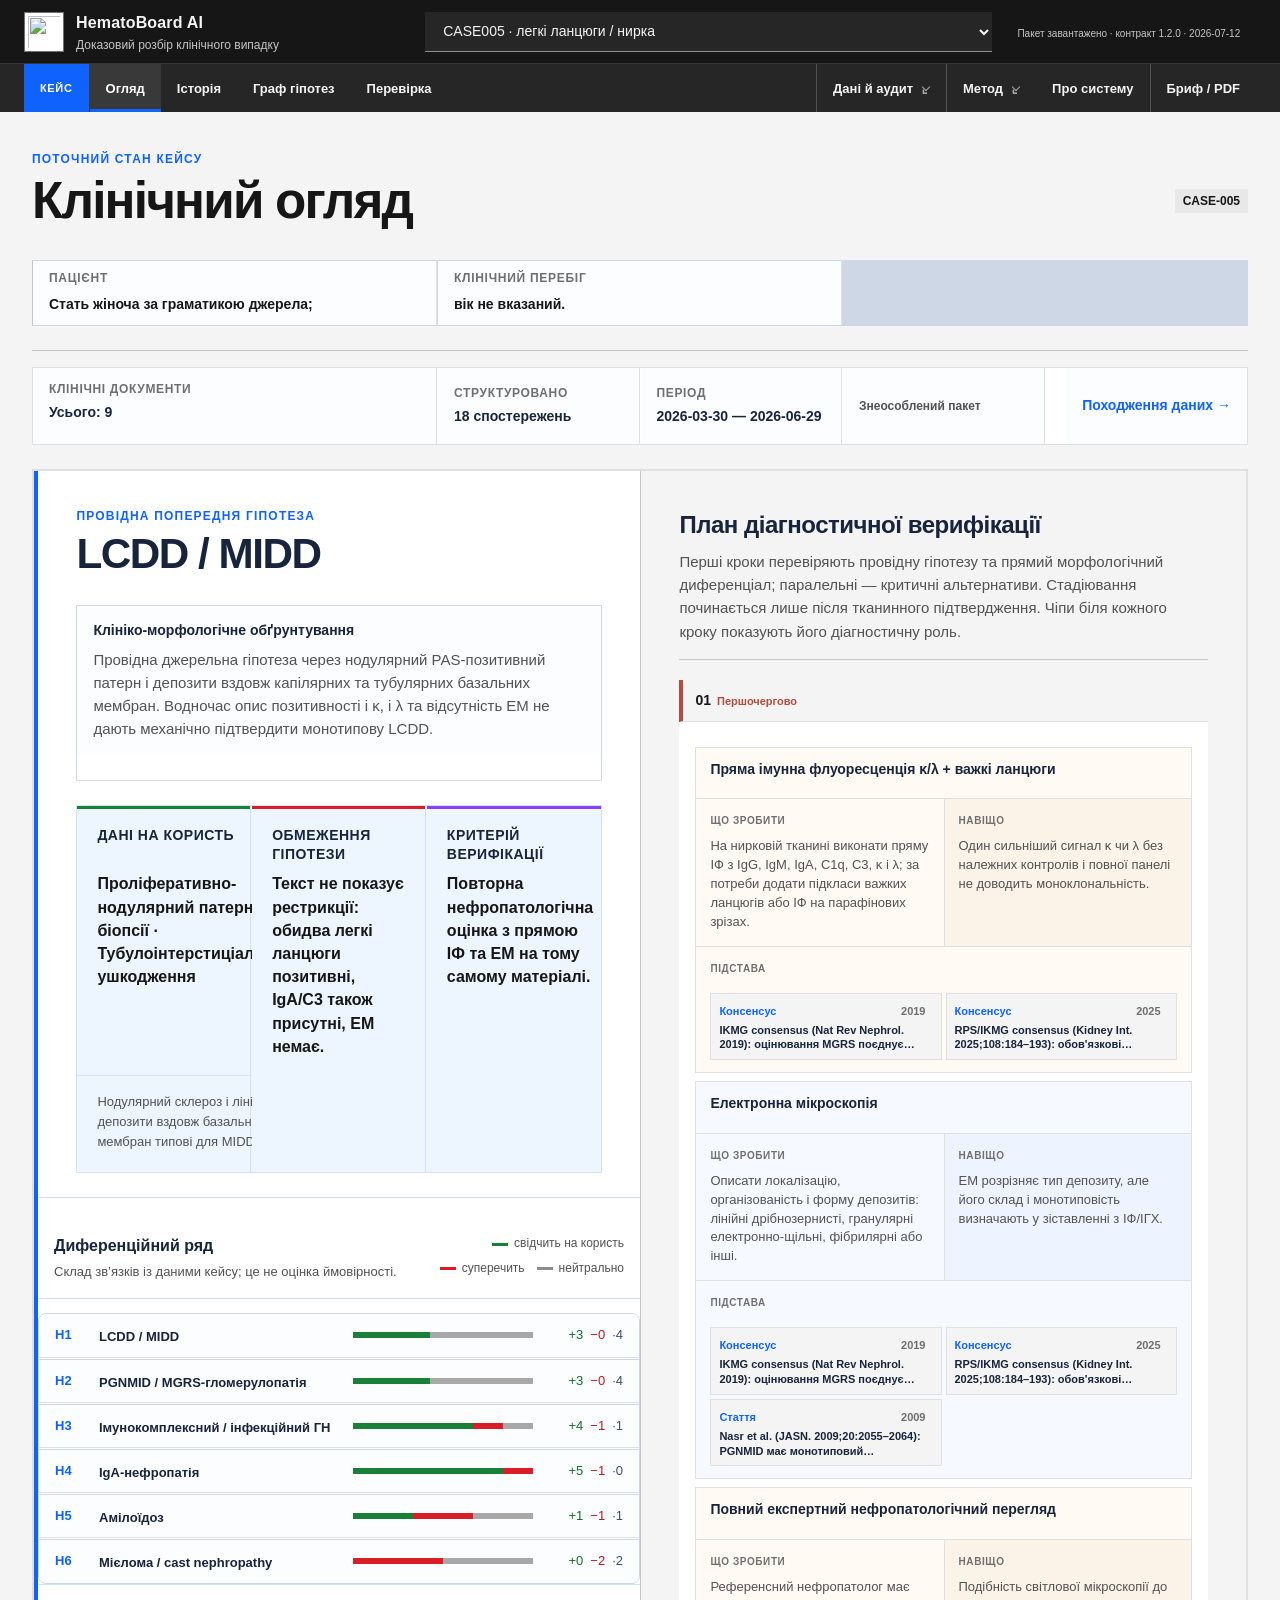
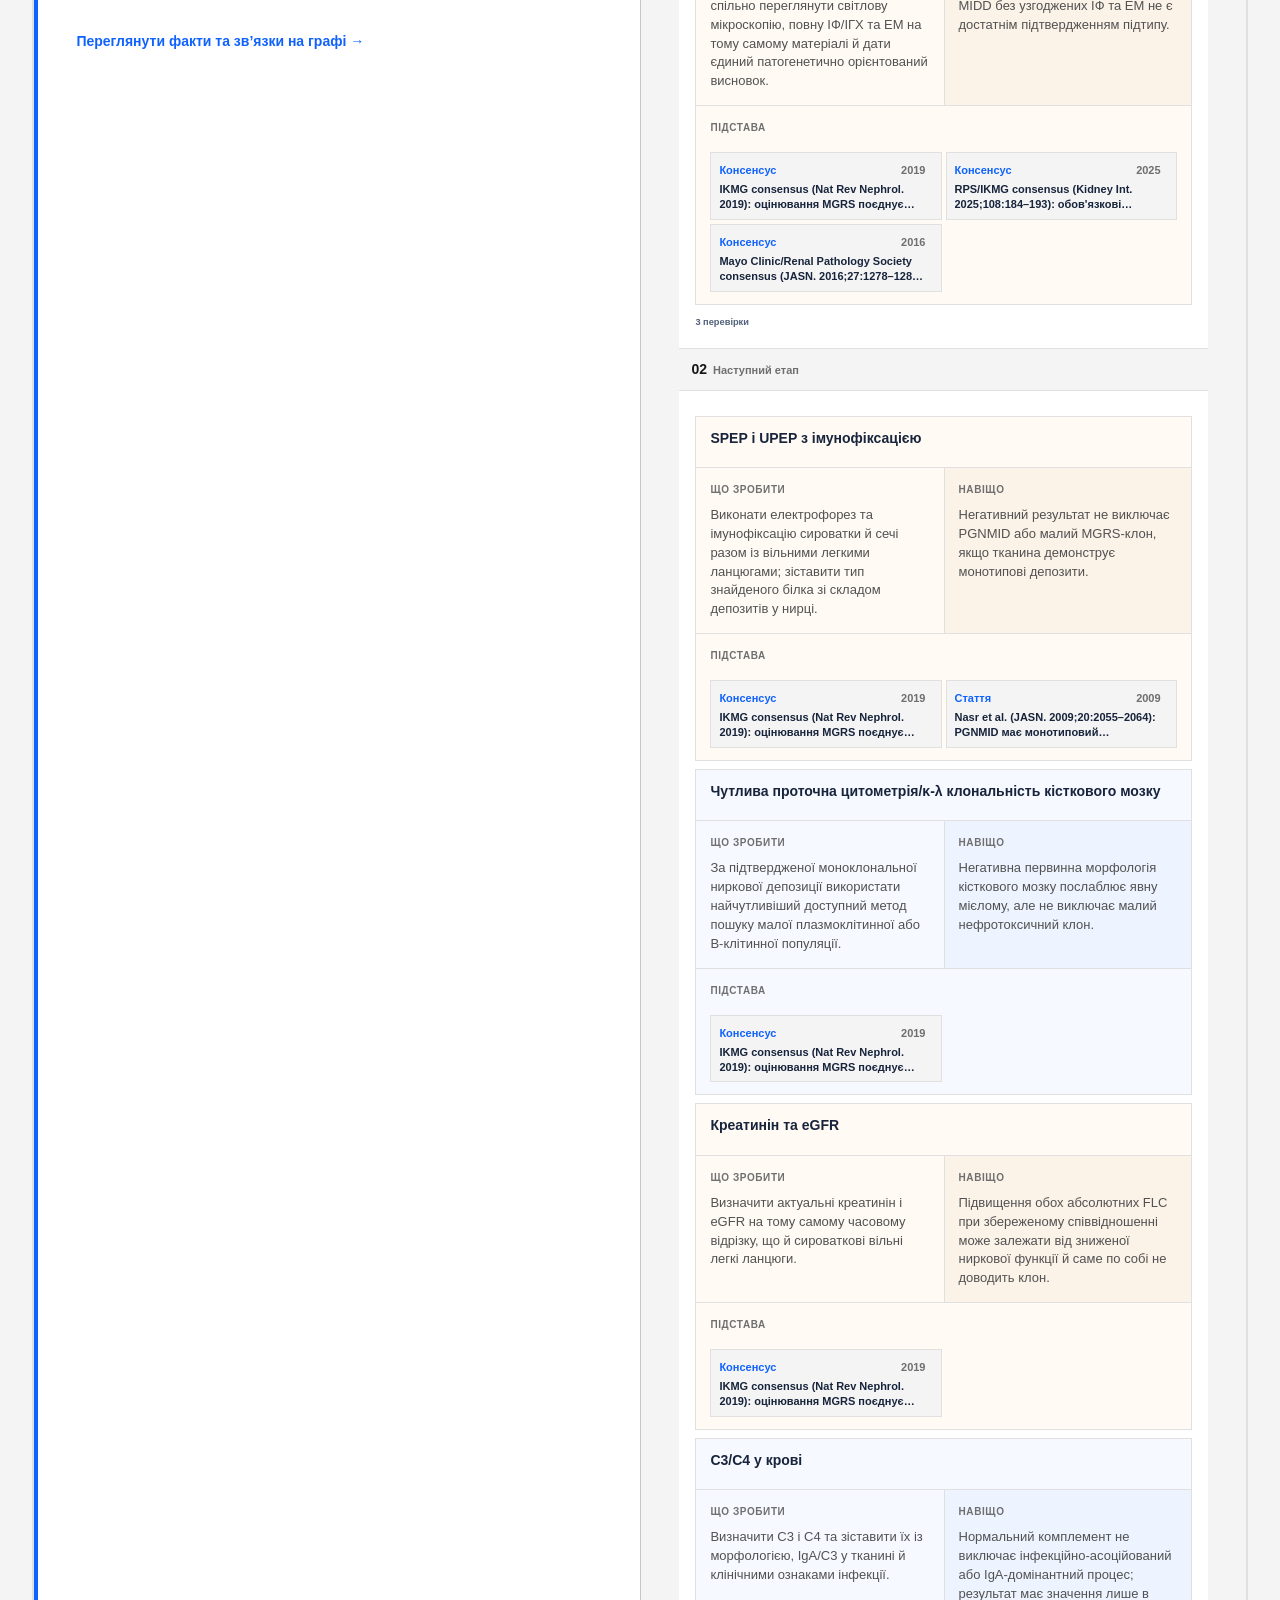
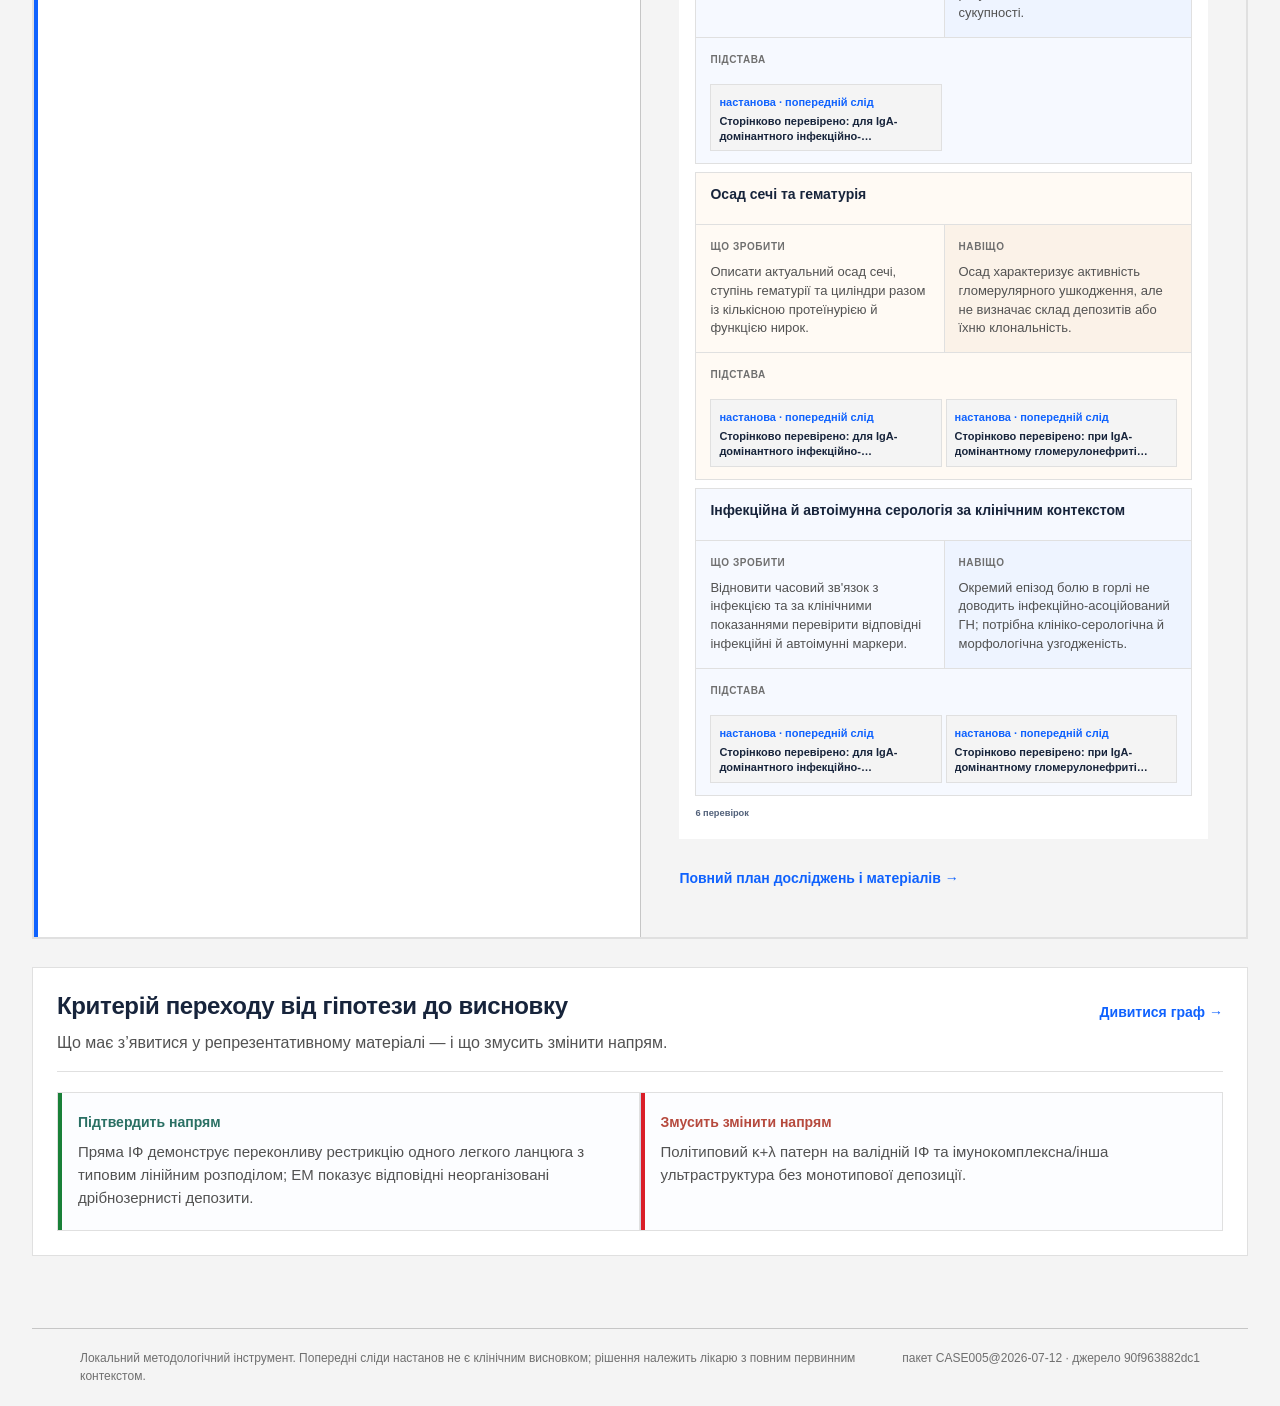
==== commit 7ef014ff: "feat(research): publish HematoBoard system article" ====
--- a/index.html
+++ b/index.html
@@ -21,8 +21,8 @@
     <meta name="theme-color" content="#f4f4f4" id="theme-color" />
     <script src="hematoboard-ui.js?v=20260805stateclarity1"></script>
     <link rel="stylesheet" href="methodology.css?v=20260805sourceactions1" />
-    <link rel="stylesheet" href="hematoboard-shell.css?v=20260805stateclarity1" />
-    <link rel="stylesheet" href="carbon-dashboard.css?v=20260806cardbands1" />
+    <link rel="stylesheet" href="hematoboard-shell.css?v=20260808research1" />
+    <link rel="stylesheet" href="carbon-dashboard.css?v=20260808research1" />
   </head>
   <body class="hb-shell min-h-screen bg-canvas p-0 font-sans text-ink antialiased">
     <!--
@@ -66,6 +66,7 @@
         <summary class="focus-ring">Метод</summary>
         <div class="route-menu-panel route-buttons method-routes-list" id="method-nav"></div>
       </details>
+      <a class="route-button research-nav-action focus-ring" href="research.html">Про систему</a>
       <button class="route-button packet-nav-action focus-ring" id="packet-nav-action" type="button" data-view="packet">Бриф / PDF</button>
     </nav>
 
@@ -80,6 +81,6 @@
     </footer>
 
     <script>if(location.protocol==="file:")location.replace("http://127.0.0.1:8899/methodology/"+location.search+location.hash);</script>
-    <script type="module" src="methodology.js?v=20260806workupzones2"></script>
+    <script type="module" src="methodology.js?v=20260808research1"></script>
   </body>
 </html>
--- a/hematoboard-shell.css
+++ b/hematoboard-shell.css
@@ -0,0 +1,983 @@
+/*
+ * HematoBoard shared application shell.
+ *
+ * Canonical owner for both read-only methodology views and the clinician
+ * review workspace: font, semantic theme aliases, header, case selector,
+ * palette switcher and route navigation. View-specific CSS must not redefine
+ * these selectors.
+ */
+
+@font-face {
+  font-family: "Manrope Variable";
+  src: url("./fonts/manrope-cyrillic-wght-normal.woff2") format("woff2-variations");
+  font-style: normal;
+  font-weight: 400 900;
+  font-display: swap;
+}
+
+@font-face {
+  font-family: "IBM Plex Sans";
+  src: url("./fonts/IBMPlexSans-Regular.woff2") format("woff2");
+  font-style: normal;
+  font-weight: 400;
+  font-display: swap;
+}
+
+@font-face {
+  font-family: "IBM Plex Sans";
+  src: url("./fonts/IBMPlexSans-SemiBold.woff2") format("woff2");
+  font-style: normal;
+  font-weight: 600 800;
+  font-display: swap;
+}
+
+@font-face {
+  font-family: "Manrope Variable";
+  src: url("./fonts/manrope-latin-wght-normal.woff2") format("woff2-variations");
+  font-style: normal;
+  font-weight: 400 900;
+  font-display: swap;
+}
+
+:root {
+  --hb-font-sans: "Manrope Variable", sans-serif;
+  --hb-shell-width: 1440px;
+  --hb-control-radius: 9px;
+  --hb-shell-radius: 16px;
+  --hb-ease-out: cubic-bezier(.16, 1, .3, 1);
+  --hb-panel-radius: 16px;
+  --hb-field-radius: 10px;
+  --hb-control-height: 40px;
+  --hb-panel-shadow: var(--hb-shell-shadow);
+}
+
+:root[data-theme="cobalt"] {
+  color-scheme: light;
+  --hb-canvas: #edf2fa;
+  --hb-surface: #fcfdff;
+  --hb-surface-raised: #ffffff;
+  --hb-ink: #17243b;
+  --hb-ink-soft: #3f4f69;
+  --hb-muted: #52617a;
+  --hb-line: #ced7e6;
+  --hb-line-strong: #95a5bd;
+  --hb-accent: #285bc7;
+  --hb-accent-strong: #1d4395;
+  --hb-accent-soft: #e8eeff;
+  --hb-marker: #efbd3e;
+  --hb-marker-soft: #fff7db;
+  --hb-critical: #b64a3e;
+  --hb-critical-soft: #fce8e5;
+  --hb-support: #2a7064;
+  --hb-support-soft: #e7f3ef;
+  --hb-derived: #76528c;
+  --hb-derived-soft: #f2eafb;
+  --hb-active-bg: #244fae;
+  --hb-active-fg: #ffffff;
+  --hb-shell-shadow: 0 18px 44px -34px rgba(31, 55, 103, .55);
+  --hb-menu-shadow: 0 24px 52px -30px rgba(31, 55, 103, .38);
+}
+
+:root[data-theme="aubergine"] {
+  color-scheme: light;
+  --hb-canvas: #f3f0f4;
+  --hb-surface: #fffdfd;
+  --hb-surface-raised: #ffffff;
+  --hb-ink: #2b1f2d;
+  --hb-ink-soft: #504451;
+  --hb-muted: #625465;
+  --hb-line: #ddd3dc;
+  --hb-line-strong: #b4a4b2;
+  --hb-accent: #6b4774;
+  --hb-accent-strong: #4e3156;
+  --hb-accent-soft: #f0e8f2;
+  --hb-marker: #d9b43e;
+  --hb-marker-soft: #f7f0d8;
+  --hb-critical: #b14259;
+  --hb-critical-soft: #f8e7ec;
+  --hb-support: #347266;
+  --hb-support-soft: #e6f1ed;
+  --hb-derived: #6b4774;
+  --hb-derived-soft: #f0e8f2;
+  --hb-active-bg: #5b3563;
+  --hb-active-fg: #fffdfd;
+  --hb-shell-shadow: 0 18px 44px -34px rgba(67, 43, 70, .5);
+  --hb-menu-shadow: 0 24px 52px -30px rgba(67, 43, 70, .36);
+}
+
+:root[data-theme="midnight"] {
+  color-scheme: dark;
+  --hb-canvas: #0e171c;
+  --hb-surface: #17242a;
+  --hb-surface-raised: #1c2b31;
+  --hb-ink: #edf5f3;
+  --hb-ink-soft: #c6d3d0;
+  --hb-muted: #afc0bd;
+  --hb-line: #30454c;
+  --hb-line-strong: #58727a;
+  --hb-accent: #5ad0c3;
+  --hb-accent-strong: #8ce3da;
+  --hb-accent-soft: #1e4140;
+  --hb-marker: #f1c75a;
+  --hb-marker-soft: #423a27;
+  --hb-critical: #ff7c73;
+  --hb-critical-soft: #4b292b;
+  --hb-support: #57cbbb;
+  --hb-support-soft: #1e4140;
+  --hb-derived: #d5a4dc;
+  --hb-derived-soft: #3f2d45;
+  --hb-active-bg: #5ad0c3;
+  --hb-active-fg: #0e171c;
+  --hb-shell-shadow: 0 20px 48px -30px rgba(0, 0, 0, .92);
+  --hb-menu-shadow: 0 28px 58px -28px rgba(0, 0, 0, .92);
+}
+
+/*
+ * Canonical IBM Carbon system over the shared HTML and case bundle.
+ * Clinical semantic colours retain their meaning across every route.
+ */
+:root[data-ui="carbon"] {
+  color-scheme: light;
+  --hb-font-sans: "IBM Plex Sans", "Helvetica Neue", Arial, sans-serif;
+  --hb-canvas: #f4f4f4;
+  --hb-surface: #ffffff;
+  --hb-surface-raised: #ffffff;
+  --hb-ink: #161616;
+  --hb-ink-soft: #393939;
+  --hb-muted: #525252;
+  --hb-line: #e0e0e0;
+  --hb-line-strong: #8d8d8d;
+  --hb-accent: #0f62fe;
+  --hb-accent-strong: #0043ce;
+  --hb-accent-soft: #edf5ff;
+  --hb-marker: #f1c21b;
+  --hb-marker-soft: #fff8e1;
+  --hb-critical: #da1e28;
+  --hb-critical-soft: #fff1f1;
+  --hb-support: #198038;
+  --hb-support-soft: #defbe6;
+  --hb-derived: #8a3ffc;
+  --hb-derived-soft: #f6f2ff;
+  --hb-active-bg: #e8e8e8;
+  --hb-active-fg: #161616;
+  --hb-control-radius: 0;
+  --hb-shell-radius: 0;
+  --hb-panel-radius: 0;
+  --hb-field-radius: 0;
+  --hb-control-height: 40px;
+  --hb-shell-shadow: none;
+  --hb-panel-shadow: none;
+  --hb-menu-shadow: 0 12px 24px rgba(0, 0, 0, .18);
+  --radius: 0;
+  --radius-sm: 0;
+  --shadow: none;
+  --shadow-panel: none;
+}
+
+/* Compatibility aliases while the page-specific styles migrate to hb-* tokens. */
+:root {
+  --canvas: var(--hb-canvas);
+  --paper: var(--hb-surface);
+  --ink: var(--hb-ink);
+  --ink-soft: var(--hb-ink-soft);
+  --muted: var(--hb-muted);
+  --line: var(--hb-line);
+  --line-strong: var(--hb-line-strong);
+  --cobalt: var(--hb-accent);
+  --cobalt-deep: var(--hb-accent-strong);
+  --cobalt-soft: var(--hb-accent-soft);
+  --citrine: var(--hb-marker);
+  --citrine-soft: var(--hb-marker-soft);
+  --critical: var(--hb-critical);
+  --critical-soft: var(--hb-critical-soft);
+  --success: var(--hb-support);
+  --success-soft: var(--hb-support-soft);
+  --plum: var(--hb-derived);
+  --plum-soft: var(--hb-derived-soft);
+  --route-active-bg: var(--hb-active-bg);
+  --route-active-fg: var(--hb-active-fg);
+  --shadow: var(--hb-shell-shadow);
+
+  --color-canvas: var(--hb-canvas);
+  --color-panel: var(--hb-surface);
+  --color-ink: var(--hb-ink);
+  --color-muted: var(--hb-ink-soft);
+  --color-faint: var(--hb-muted);
+  --color-rule: var(--hb-line);
+  --color-rule-strong: var(--hb-line-strong);
+  --color-clinical-50: var(--hb-accent-soft);
+  --color-clinical-600: var(--hb-accent);
+  --color-clinical-700: var(--hb-accent-strong);
+  --shadow-panel: var(--hb-shell-shadow);
+}
+
+html {
+  min-width: 320px;
+  color: var(--hb-ink);
+  background: var(--hb-canvas);
+  font-family: var(--hb-font-sans);
+  font-feature-settings: "kern", "liga";
+  font-kerning: normal;
+}
+
+.hb-shell {
+  margin: 0;
+  color: var(--hb-ink);
+  background: var(--hb-canvas);
+  font-family: var(--hb-font-sans);
+  font-weight: 470;
+  transition: color 180ms var(--hb-ease-out), background-color 180ms var(--hb-ease-out);
+}
+
+.hb-shell button,
+.hb-shell input,
+.hb-shell select,
+.hb-shell textarea {
+  font: inherit;
+}
+
+.hb-shell .focus-ring:focus-visible {
+  outline: 2px solid var(--hb-accent);
+  outline-offset: 2px;
+}
+
+.hb-shell .app-header {
+  width: min(var(--hb-shell-width), 100%);
+  margin: 0 auto;
+  padding: 14px clamp(20px, 3vw, 48px) 12px;
+  display: grid;
+  grid-template-columns: minmax(220px, .72fr) minmax(520px, 1.65fr);
+  align-items: center;
+  gap: 28px;
+  border: 0;
+}
+
+.hb-shell .brand-block {
+  display: flex;
+  align-items: center;
+  gap: 12px;
+  color: var(--hb-ink);
+  text-decoration: none;
+}
+
+.hb-shell .brand-logo { width: 44px; height: 44px; }
+.hb-shell .brand-block > span { display: grid; gap: 3px; }
+.hb-shell .brand-block strong,
+.hb-shell .brand-block small,
+.hb-shell .brand-subtitle { display: block; }
+.hb-shell .brand-block strong { font-size: 16px; font-weight: 740; letter-spacing: -.018em; }
+.hb-shell .brand-block small,
+.hb-shell .brand-subtitle { max-width: 31ch; margin: 0; color: var(--hb-muted); font-size: 12px; line-height: 1.4; }
+
+.hb-shell .header-controls {
+  display: grid;
+  grid-template-columns: minmax(280px, 1fr) auto;
+  align-items: center;
+  gap: 16px;
+}
+
+.hb-shell .header-case-tools { min-width: 0; }
+.hb-shell .case-picker { display: block; }
+.hb-shell .case-picker select {
+  min-height: 40px;
+  width: 100%;
+  padding: 0 40px 0 13px;
+  color: var(--hb-ink);
+  background: var(--hb-surface);
+  border: 1px solid var(--hb-line-strong);
+  border-radius: 10px;
+  box-shadow: inset 0 1px 0 color-mix(in srgb, var(--hb-surface-raised) 70%, transparent);
+}
+
+.hb-shell .status-line,
+.hb-shell .header-case-tools .status-line {
+  min-height: 17px;
+  margin-top: 4px;
+  padding: 0 3px;
+  color: var(--hb-muted);
+  border: 0;
+  font-size: 10px;
+  line-height: 1.5;
+}
+
+.hb-shell .ui-switcher {
+  display: flex;
+  align-items: center;
+  gap: 3px;
+  margin: 0;
+  padding: 3px;
+  background: var(--hb-surface);
+  border: 1px solid var(--hb-line);
+  border-radius: 12px;
+}
+
+.hb-shell .ui-choice {
+  min-height: 34px;
+  display: inline-flex;
+  align-items: center;
+  gap: 7px;
+  padding: 6px 9px;
+  color: var(--hb-muted);
+  background: transparent;
+  border: 0;
+  border-radius: 8px;
+  cursor: pointer;
+  font-size: 10px;
+  font-weight: 720;
+}
+
+.hb-shell .ui-choice:hover { color: var(--hb-ink); background: var(--hb-canvas); }
+.hb-shell .ui-choice[aria-pressed="true"] { color: var(--hb-active-fg); background: var(--hb-active-bg); }
+.hb-shell .ui-choice-mark { width: 24px; height: 17px; display: grid; grid-template-columns: repeat(3, 1fr); align-items: end; gap: 2px; }
+.hb-shell .ui-choice-mark i { display: block; background: currentColor; }
+.hb-shell .ui-choice-mark.carbon i:nth-child(1) { height: 17px; }
+.hb-shell .ui-choice-mark.carbon i:nth-child(2) { height: 11px; }
+.hb-shell .ui-choice-mark.carbon i:nth-child(3) { height: 6px; }
+.hb-shell .ui-choice-mark.mantine i { height: 13px; border-radius: 4px; }
+.hb-shell .ui-choice-mark.mantine i:nth-child(2) { height: 17px; }
+
+/* One continuous command bar: clinical route first, audit and method second. */
+.hb-shell .route-nav {
+  width: min(var(--hb-shell-width), calc(100% - 40px));
+  margin: 0 auto 4px;
+  padding: 5px;
+  display: grid;
+  grid-template-columns: minmax(0, 1fr) auto auto auto;
+  align-items: center;
+  gap: 4px;
+  color: var(--hb-ink);
+  background: var(--hb-surface);
+  border: 1px solid var(--hb-line);
+  border-radius: var(--hb-shell-radius);
+  box-shadow: var(--hb-shell-shadow);
+}
+
+.hb-shell .route-cluster {
+  display: flex;
+  min-width: 0;
+  align-items: center;
+  gap: 3px;
+  padding: 0;
+  background: transparent;
+  border: 0;
+  border-radius: 0;
+  box-shadow: none;
+}
+
+.hb-shell .route-cluster-label {
+  min-height: 38px;
+  display: inline-flex;
+  flex: none;
+  align-items: center;
+  margin: 0 3px 0 0;
+  padding: 0 10px;
+  color: var(--hb-accent-strong);
+  background: var(--hb-accent-soft);
+  border: 0;
+  border-radius: 9px;
+  cursor: pointer;
+  font-size: 9.5px;
+  font-weight: 820;
+  letter-spacing: .075em;
+  text-decoration: none;
+  text-transform: uppercase;
+}
+
+.hb-shell .route-buttons {
+  display: flex;
+  min-width: 0;
+  flex-wrap: nowrap;
+  gap: 2px;
+}
+
+.hb-shell .route-button,
+.hb-shell .route-buttons a,
+.hb-shell .research-nav-action,
+.hb-shell .packet-nav-action {
+  min-height: 38px;
+  display: inline-flex;
+  align-items: center;
+  justify-content: center;
+  padding: 8px 12px;
+  color: var(--hb-ink-soft);
+  background: transparent;
+  border: 1px solid transparent;
+  border-radius: var(--hb-control-radius);
+  cursor: pointer;
+  font-size: 11.5px;
+  font-weight: 730;
+  line-height: 1.2;
+  text-decoration: none;
+  white-space: nowrap;
+  transition: color 150ms var(--hb-ease-out), background-color 150ms var(--hb-ease-out), box-shadow 150ms var(--hb-ease-out);
+}
+
+.hb-shell .route-button:hover,
+.hb-shell .route-buttons a:hover,
+.hb-shell .research-nav-action:hover,
+.hb-shell .packet-nav-action:hover {
+  color: var(--hb-ink);
+  background: var(--hb-canvas);
+  text-decoration: none;
+}
+
+.hb-shell .route-button[aria-current="page"],
+.hb-shell .route-buttons .workspace-nav-active,
+.hb-shell .route-buttons a[aria-current="page"] {
+  gap: 7px;
+  color: var(--hb-active-fg);
+  background: var(--hb-active-bg);
+  border-color: var(--hb-active-bg);
+  box-shadow: 0 9px 18px -14px var(--hb-active-bg);
+}
+
+.hb-shell .workspace-nav-active span {
+  min-width: 21px;
+  height: 21px;
+  display: grid;
+  place-items: center;
+  padding: 0 6px;
+  color: var(--hb-accent-strong);
+  background: var(--hb-surface);
+  border-radius: 999px;
+  font-size: 11px;
+}
+
+.hb-shell .route-menu {
+  position: relative;
+  padding-left: 4px;
+  border-left: 1px solid var(--hb-line);
+}
+
+.hb-shell .route-menu summary,
+.hb-shell .packet-nav-action {
+  min-height: 38px;
+  display: flex;
+  align-items: center;
+  padding: 0 11px;
+  color: var(--hb-ink-soft);
+  background: transparent;
+  border: 1px solid transparent;
+  border-radius: var(--hb-control-radius);
+  box-shadow: none;
+  cursor: pointer;
+  list-style: none;
+  font-size: 11.5px;
+  font-weight: 730;
+  white-space: nowrap;
+}
+
+.hb-shell .route-menu summary::-webkit-details-marker { display: none; }
+.hb-shell .route-menu summary::after {
+  content: "";
+  width: 6px;
+  height: 6px;
+  margin: -3px 1px 0 9px;
+  border-right: 1.5px solid currentColor;
+  border-bottom: 1.5px solid currentColor;
+  transform: rotate(45deg);
+  transform-origin: center;
+  transition: transform 150ms var(--hb-ease-out);
+}
+.hb-shell .route-menu[open] summary::after { transform: translateY(3px) rotate(225deg); }
+.hb-shell .route-menu summary:hover,
+.hb-shell .route-menu[open] summary { color: var(--hb-ink); background: var(--hb-canvas); }
+.hb-shell .route-menu.contains-current summary {
+  color: var(--hb-active-fg);
+  background: var(--hb-active-bg);
+  border-color: var(--hb-active-bg);
+}
+
+.hb-shell .route-menu-panel {
+  position: absolute;
+  z-index: 30;
+  top: calc(100% + 9px);
+  right: 0;
+  min-width: 210px;
+  display: grid;
+  gap: 3px;
+  padding: 7px;
+  background: var(--hb-surface-raised);
+  border: 1px solid var(--hb-line);
+  border-radius: 13px;
+  box-shadow: var(--hb-menu-shadow);
+}
+
+.hb-shell .route-menu-panel .route-button,
+.hb-shell .route-menu-panel a {
+  width: 100%;
+  justify-content: flex-start;
+  padding-inline: 11px;
+  text-align: left;
+}
+
+.hb-shell .packet-nav-action {
+  margin-left: 0;
+  border-left: 1px solid var(--hb-line);
+  border-radius: 0 9px 9px 0;
+}
+
+.hb-shell .workspace-heading h1,
+.hb-shell .view-header h2 {
+  color: var(--hb-ink);
+  font-family: var(--hb-font-sans);
+  font-size: clamp(1.75rem, 2.5vw, 2.5rem);
+  font-weight: 730;
+  line-height: 1.07;
+  letter-spacing: -.03em;
+}
+
+/* Shared component coverage: the active case views and clinician review use
+   one semantic token set, while Carbon and Mantine choose their own form. */
+.hb-shell :where(
+  .content-section,
+  .overview-command-deck,
+  .overview-primary-assessment,
+  .overview-decision-gate,
+  .overview-panel,
+  .overview-package-summary,
+  .clinical-spine-workspace,
+  .clinical-spine-event-shell,
+  .clinical-spine-detail-card,
+  .graph-stage,
+  .graph-detail,
+  .observation-registry,
+  .observation-theme,
+  .state-panel-group,
+  .provenance-card,
+  .provenance-ledger,
+  .source-item,
+  .agent-workspace,
+  .agent-main,
+  .agent-gate,
+  .agent-question,
+  .agent-answer,
+  .packet-cover,
+  .packet-section,
+  .protocol-round,
+  .comparison-matrix,
+  .metrics,
+  .case-rail,
+  .review-card,
+  .recognition-detail,
+  .recognition-list-item,
+  .revision-panel,
+  .decision-dialog
+) {
+  border-color: var(--hb-line);
+  border-radius: var(--hb-panel-radius);
+  background-color: var(--hb-surface);
+  box-shadow: var(--hb-panel-shadow);
+}
+
+.hb-shell :where(
+  button,
+  select,
+  input:not([type="range"]):not([type="checkbox"]):not([type="radio"]),
+  textarea,
+  .route-button,
+  .action-button,
+  .primary-button,
+  .secondary-button,
+  .review-mode-tab,
+  .recognition-filter,
+  .hypothesis-toggle,
+  .entry-toggle,
+  .observation-control
+) {
+  border-radius: var(--hb-field-radius);
+}
+
+.hb-shell :where(.data-table-wrap, table, th, td) { border-color: var(--hb-line); }
+.hb-shell :where(th, .data-table-wrap thead) { background: color-mix(in srgb, var(--hb-canvas) 88%, var(--hb-surface)); }
+.hb-shell :where(.chip, .status-tag, .state-chip, .type-chip, .role-chip, .state-data-chip, .lab-value-chip) {
+  font-family: var(--hb-font-sans);
+}
+
+/* IBM Carbon: productive density, square layers and a high-contrast UI shell. */
+:root[data-ui="carbon"] .hb-shell {
+  background: var(--hb-canvas);
+  font-size: 14px;
+}
+
+:root[data-ui="carbon"] .hb-shell .app-header {
+  width: 100%;
+  max-width: none;
+  min-height: 64px;
+  margin: 0;
+  padding: 8px 24px;
+  color: #f4f4f4;
+  background: #161616;
+  border-bottom: 1px solid #393939;
+}
+
+:root[data-ui="carbon"] .hb-shell .brand-block,
+:root[data-ui="carbon"] .hb-shell .brand-block strong { color: #f4f4f4; }
+:root[data-ui="carbon"] .hb-shell .brand-block small,
+:root[data-ui="carbon"] .hb-shell .brand-subtitle,
+:root[data-ui="carbon"] .hb-shell .status-line { color: #c6c6c6; }
+:root[data-ui="carbon"] .hb-shell .brand-logo {
+  width: 40px;
+  height: 40px;
+  padding: 3px;
+  background: #ffffff;
+  border-radius: 0;
+}
+
+:root[data-ui="carbon"] .hb-shell .case-picker select {
+  min-height: 40px;
+  color: #f4f4f4;
+  background: #262626;
+  border: 0;
+  border-bottom: 1px solid #8d8d8d;
+  box-shadow: none;
+}
+
+:root[data-ui="carbon"] .hb-shell .case-picker select:hover { background: #333333; }
+:root[data-ui="carbon"] .hb-shell .case-picker select:focus-visible { outline-color: #ffffff; }
+:root[data-ui="carbon"] .hb-shell .ui-switcher {
+  min-height: 40px;
+  padding: 0;
+  background: #262626;
+  border-color: #525252;
+  border-radius: 0;
+}
+:root[data-ui="carbon"] .hb-shell .ui-choice {
+  min-height: 38px;
+  padding-inline: 12px;
+  color: #c6c6c6;
+  border-radius: 0;
+  font-size: 12px;
+  font-weight: 600;
+}
+:root[data-ui="carbon"] .hb-shell .ui-choice:hover { color: #ffffff; background: #393939; }
+:root[data-ui="carbon"] .hb-shell .ui-choice[aria-pressed="true"] { color: #ffffff; background: #0f62fe; }
+
+:root[data-ui="carbon"] .hb-shell .route-nav {
+  width: 100%;
+  max-width: none;
+  min-height: 48px;
+  margin: 0;
+  padding: 0 24px;
+  gap: 0;
+  color: #f4f4f4;
+  background: #262626;
+  border: 0;
+  border-radius: 0;
+  box-shadow: none;
+}
+:root[data-ui="carbon"] .hb-shell .route-cluster,
+:root[data-ui="carbon"] .hb-shell .route-buttons { gap: 0; }
+:root[data-ui="carbon"] .hb-shell .route-cluster-label {
+  min-height: 48px;
+  margin: 0;
+  padding-inline: 16px;
+  color: #ffffff;
+  background: #0f62fe;
+  border-radius: 0;
+  font-size: 11px;
+  letter-spacing: .06em;
+}
+:root[data-ui="carbon"] .hb-shell :where(.route-button, .route-buttons a, .route-menu summary, .packet-nav-action) {
+  min-height: 48px;
+  padding-inline: 16px;
+  color: #f4f4f4;
+  border: 0;
+  border-radius: 0;
+  font-size: 13px;
+  font-weight: 600;
+}
+:root[data-ui="carbon"] .hb-shell :where(.route-button, .route-buttons a, .route-menu summary, .packet-nav-action):hover {
+  color: #ffffff;
+  background: #393939;
+}
+:root[data-ui="carbon"] .hb-shell .route-menu { padding: 0; border-left-color: #525252; }
+:root[data-ui="carbon"] .hb-shell :where(.route-button[aria-current="page"], .route-buttons .workspace-nav-active, .route-buttons a[aria-current="page"], .route-menu.contains-current summary) {
+  color: #ffffff;
+  background: #393939;
+  border-color: transparent;
+  box-shadow: inset 0 -3px #0f62fe;
+}
+:root[data-ui="carbon"] .hb-shell .workspace-nav-active span { color: #0043ce; background: #ffffff; }
+:root[data-ui="carbon"] .hb-shell .route-menu-panel {
+  top: 100%;
+  padding: 0;
+  color: #161616;
+  background: #ffffff;
+  border: 1px solid #8d8d8d;
+  border-radius: 0;
+}
+:root[data-ui="carbon"] .hb-shell .route-menu-panel :where(a, .route-button) {
+  min-height: 42px;
+  color: #161616;
+  border-bottom: 1px solid #e0e0e0;
+}
+:root[data-ui="carbon"] .hb-shell .route-menu-panel :where(a, .route-button):hover { color: #161616; background: #e8e8e8; }
+:root[data-ui="carbon"] .hb-shell .packet-nav-action { border-left: 1px solid #525252; }
+
+:root[data-ui="carbon"] .hb-shell :where(main, .shell) { max-width: 1440px; }
+:root[data-ui="carbon"] .hb-shell :where(.workspace-heading h1, .view-header h2) {
+  font-weight: 600;
+  letter-spacing: -.02em;
+}
+:root[data-ui="carbon"] .hb-shell :where(h1, h2, h3, h4, strong, b) { font-weight: 600; }
+:root[data-ui="carbon"] .hb-shell :where(.content-section, .overview-command-deck, .clinical-spine-workspace, .graph-stage, .graph-detail, .observation-registry, .agent-workspace, .packet-cover, .metrics, .case-rail, .review-card, .recognition-detail, .revision-panel) {
+  border-color: #e0e0e0;
+  border-radius: 0;
+  box-shadow: none;
+}
+:root[data-ui="carbon"] .hb-shell :where(.overview-panel, .overview-package-summary, .clinical-spine-event-shell, .clinical-spine-detail-card, .observation-theme, .state-panel-group, .provenance-card, .source-item, .agent-gate, .agent-question, .agent-answer, .packet-section, .protocol-round, .recognition-list-item) {
+  border-radius: 0;
+  box-shadow: none;
+}
+:root[data-ui="carbon"] .hb-shell :where(.primary-button, .agent-submit) {
+  min-height: 40px;
+  color: #ffffff;
+  background: #0f62fe;
+  border-color: #0f62fe;
+  box-shadow: none;
+}
+:root[data-ui="carbon"] .hb-shell :where(.primary-button, .agent-submit):hover:not(:disabled) { background: #0353e9; transform: none; }
+:root[data-ui="carbon"] .hb-shell :where(.secondary-button, .action-button, .review-mode-tab, .recognition-filter, .observation-control) {
+  min-height: 40px;
+  color: #161616;
+  background: #ffffff;
+  border-color: #8d8d8d;
+  border-radius: 0;
+  box-shadow: none;
+}
+:root[data-ui="carbon"] .hb-shell :where(.secondary-button, .action-button, .review-mode-tab, .recognition-filter, .observation-control):hover {
+  color: #161616;
+  background: #e8e8e8;
+  border-color: #161616;
+  transform: none;
+}
+:root[data-ui="carbon"] .hb-shell :where(.review-mode-tab.active, .recognition-filter.active) {
+  color: #ffffff;
+  background: #161616;
+  border-color: #161616;
+}
+:root[data-ui="carbon"] .hb-shell :where(input:not([type="range"]):not([type="checkbox"]):not([type="radio"]), textarea, select) {
+  background: #f4f4f4;
+  border: 0;
+  border-bottom: 1px solid #8d8d8d;
+  box-shadow: none;
+}
+:root[data-ui="carbon"] .hb-shell :where(input, textarea, select):focus-visible { outline: 2px solid #0f62fe; outline-offset: -2px; }
+:root[data-ui="carbon"] .hb-shell :where(.chip, .status-tag, .state-chip, .type-chip, .role-chip, .state-data-chip, .lab-value-chip) {
+  border-radius: 0;
+  font-weight: 600;
+}
+:root[data-ui="carbon"] .hb-shell :where(.hypothesis-toggle, .entry-toggle, .state-item, .source-disclosure-toggle) { border-radius: 0; }
+:root[data-ui="carbon"] .hb-shell .review-card::before {
+  width: auto;
+  height: 3px;
+  right: 0;
+  bottom: auto;
+  background: var(--hb-marker);
+}
+:root[data-ui="carbon"] .hb-shell .review-card[data-severity="critical"]::before { background: var(--hb-critical); }
+:root[data-ui="carbon"] .hb-shell :where(.card-main, .metrics article, .source-content, .card-actions) { border-color: #e0e0e0; }
+:root[data-ui="carbon"] .hb-shell :where(.card-actions, .source-panel, .recognition-comparison div, .revision-list li, .diff-card) { background: #f4f4f4; border-radius: 0; }
+:root[data-ui="carbon"] .hb-shell :where(.hypothesis-toggle.is-active, .hypothesis-toggle[aria-pressed="true"]) {
+  border-color: #0f62fe;
+  box-shadow: inset 0 0 0 2px #0f62fe;
+}
+:root[data-ui="carbon"] .hb-shell :where(th, .data-table-wrap thead) { background: #e8e8e8; }
+:root[data-ui="carbon"] .hb-shell tbody tr:hover { background: #f4f4f4; }
+:root[data-ui="carbon"] .hb-shell dialog { border-radius: 0; box-shadow: 0 24px 48px rgba(0, 0, 0, .32); }
+
+/* Mantine: soft Paper surfaces, familiar controls and a spacious app shell. */
+:root[data-ui="mantine"] .hb-shell {
+  background: var(--hb-canvas);
+  font-size: 14px;
+}
+:root[data-ui="mantine"] .hb-shell .app-header {
+  width: min(var(--hb-shell-width), calc(100% - 32px));
+  margin: 12px auto 0;
+  padding: 12px 16px;
+  background: #ffffff;
+  border: 1px solid #dee2e6;
+  border-radius: 14px;
+  box-shadow: var(--hb-shell-shadow);
+}
+:root[data-ui="mantine"] .hb-shell .brand-logo { width: 44px; height: 44px; border-radius: 10px; }
+:root[data-ui="mantine"] .hb-shell .case-picker select {
+  min-height: 40px;
+  background: #ffffff;
+  border: 1px solid #ced4da;
+  border-radius: 8px;
+  box-shadow: none;
+}
+:root[data-ui="mantine"] .hb-shell .case-picker select:hover { border-color: #868e96; }
+:root[data-ui="mantine"] .hb-shell .ui-switcher {
+  padding: 4px;
+  background: #f1f3f5;
+  border: 0;
+  border-radius: 10px;
+}
+:root[data-ui="mantine"] .hb-shell .ui-choice {
+  min-height: 34px;
+  color: #495057;
+  border-radius: 7px;
+  font-size: 12px;
+  font-weight: 600;
+}
+:root[data-ui="mantine"] .hb-shell .ui-choice:hover { color: #1971c2; background: #e7f5ff; }
+:root[data-ui="mantine"] .hb-shell .ui-choice[aria-pressed="true"] {
+  color: #ffffff;
+  background: #228be6;
+  box-shadow: 0 1px 3px rgba(0, 0, 0, .12);
+}
+:root[data-ui="mantine"] .hb-shell .route-nav {
+  width: min(var(--hb-shell-width), calc(100% - 32px));
+  margin: 10px auto 4px;
+  padding: 5px;
+  background: #ffffff;
+  border: 1px solid #dee2e6;
+  border-radius: 14px;
+  box-shadow: var(--hb-shell-shadow);
+}
+:root[data-ui="mantine"] .hb-shell .route-cluster-label {
+  color: #1971c2;
+  background: #e7f5ff;
+  border-radius: 8px;
+}
+:root[data-ui="mantine"] .hb-shell :where(.route-button, .route-buttons a, .route-menu summary, .packet-nav-action) {
+  color: #495057;
+  border-radius: 8px;
+  font-weight: 600;
+}
+:root[data-ui="mantine"] .hb-shell :where(.route-button, .route-buttons a, .route-menu summary, .packet-nav-action):hover {
+  color: #1971c2;
+  background: #e7f5ff;
+}
+:root[data-ui="mantine"] .hb-shell :where(.route-button[aria-current="page"], .route-buttons .workspace-nav-active, .route-buttons a[aria-current="page"], .route-menu.contains-current summary) {
+  color: #ffffff;
+  background: #228be6;
+  border-color: #228be6;
+  box-shadow: 0 6px 14px -10px #1971c2;
+}
+:root[data-ui="mantine"] .hb-shell .route-menu-panel { border-radius: 10px; box-shadow: var(--hb-menu-shadow); }
+:root[data-ui="mantine"] .hb-shell .packet-nav-action { border-left-color: #dee2e6; }
+:root[data-ui="mantine"] .hb-shell :where(main, .shell) { max-width: 1440px; }
+:root[data-ui="mantine"] .hb-shell :where(.workspace-heading h1, .view-header h2) {
+  font-weight: 700;
+  letter-spacing: -.025em;
+}
+:root[data-ui="mantine"] .hb-shell :where(.content-section, .overview-command-deck, .clinical-spine-workspace, .graph-stage, .graph-detail, .observation-registry, .agent-workspace, .packet-cover, .metrics, .case-rail, .review-card, .recognition-detail, .revision-panel) {
+  border-color: #dee2e6;
+  border-radius: 14px;
+  box-shadow: var(--hb-panel-shadow);
+}
+:root[data-ui="mantine"] .hb-shell :where(.overview-panel, .overview-package-summary, .clinical-spine-event-shell, .clinical-spine-detail-card, .observation-theme, .state-panel-group, .provenance-card, .source-item, .agent-gate, .agent-question, .agent-answer, .packet-section, .protocol-round, .recognition-list-item) {
+  border-radius: 12px;
+}
+:root[data-ui="mantine"] .hb-shell :where(.primary-button, .agent-submit) {
+  min-height: 40px;
+  color: #ffffff;
+  background: #228be6;
+  border-color: #228be6;
+  border-radius: 8px;
+  box-shadow: 0 6px 14px -10px #1971c2;
+}
+:root[data-ui="mantine"] .hb-shell :where(.primary-button, .agent-submit):hover:not(:disabled) { background: #1c7ed6; transform: translateY(-1px); }
+:root[data-ui="mantine"] .hb-shell :where(.secondary-button, .action-button, .review-mode-tab, .recognition-filter, .observation-control) {
+  min-height: 38px;
+  color: #343a40;
+  background: #ffffff;
+  border-color: #ced4da;
+  border-radius: 8px;
+  box-shadow: none;
+}
+:root[data-ui="mantine"] .hb-shell :where(.secondary-button, .action-button, .review-mode-tab, .recognition-filter, .observation-control):hover {
+  color: #1971c2;
+  background: #e7f5ff;
+  border-color: #74c0fc;
+}
+:root[data-ui="mantine"] .hb-shell :where(.review-mode-tab.active, .recognition-filter.active) {
+  color: #ffffff;
+  background: #228be6;
+  border-color: #228be6;
+}
+:root[data-ui="mantine"] .hb-shell :where(input:not([type="range"]):not([type="checkbox"]):not([type="radio"]), textarea, select) {
+  background: #ffffff;
+  border: 1px solid #ced4da;
+  border-radius: 8px;
+  box-shadow: none;
+}
+:root[data-ui="mantine"] .hb-shell :where(input, textarea, select):focus-visible {
+  outline: 2px solid #228be6;
+  outline-offset: 1px;
+  border-color: #228be6;
+}
+:root[data-ui="mantine"] .hb-shell :where(.chip, .status-tag, .state-chip, .type-chip, .role-chip, .state-data-chip, .lab-value-chip) { border-radius: 999px; }
+:root[data-ui="mantine"] .hb-shell :where(.hypothesis-toggle, .entry-toggle, .state-item, .source-disclosure-toggle) { border-radius: 10px; }
+:root[data-ui="mantine"] .hb-shell .review-card::before {
+  width: auto;
+  height: 3px;
+  right: 0;
+  bottom: auto;
+  background: var(--hb-marker);
+}
+:root[data-ui="mantine"] .hb-shell .review-card[data-severity="critical"]::before { background: var(--hb-critical); }
+:root[data-ui="mantine"] .hb-shell :where(.card-actions, .source-panel, .recognition-comparison div, .revision-list li, .diff-card) {
+  background: #f8f9fa;
+  border-radius: 10px;
+}
+:root[data-ui="mantine"] .hb-shell :where(.hypothesis-toggle.is-active, .hypothesis-toggle[aria-pressed="true"]) {
+  border-color: #228be6;
+  box-shadow: 0 0 0 3px #d0ebff;
+}
+:root[data-ui="mantine"] .hb-shell :where(th, .data-table-wrap thead) { background: #f1f3f5; }
+:root[data-ui="mantine"] .hb-shell tbody tr:hover { background: #f8f9fa; }
+:root[data-ui="mantine"] .hb-shell dialog { border-radius: 16px; box-shadow: 0 24px 64px rgba(0, 0, 0, .22); }
+
+@media (max-width: 820px) {
+  :root[data-ui="carbon"] .hb-shell .app-header,
+  :root[data-ui="carbon"] .hb-shell .route-nav { padding-inline: 14px; }
+  :root[data-ui="mantine"] .hb-shell .app-header,
+  :root[data-ui="mantine"] .hb-shell .route-nav { width: calc(100% - 20px); }
+}
+
+@media (max-width: 1120px) {
+  .hb-shell .app-header { grid-template-columns: minmax(210px, .65fr) minmax(0, 1.5fr); }
+  .hb-shell .header-controls { grid-template-columns: minmax(250px, 1fr) auto; }
+  .hb-shell .ui-choice > span:last-child { display: none; }
+}
+
+@media (max-width: 820px) {
+  .hb-shell .app-header { grid-template-columns: minmax(0, 1fr); gap: 14px; }
+  .hb-shell .header-controls { grid-template-columns: minmax(0, 1fr) auto; }
+  .hb-shell .route-nav {
+    width: min(var(--hb-shell-width), calc(100% - 24px));
+    grid-template-columns: auto auto auto;
+    overflow: visible;
+  }
+  .hb-shell .route-cluster-primary { grid-column: 1 / -1; overflow-x: auto; scrollbar-width: none; }
+  .hb-shell .route-cluster-primary::-webkit-scrollbar { display: none; }
+  .hb-shell .workspace-nav-links { overflow: visible; }
+  .hb-shell .route-menu-panel { right: auto; left: 0; }
+  .hb-shell .route-menu-method .route-menu-panel { right: 0; left: auto; }
+}
+
+@media (max-width: 560px) {
+  .hb-shell .app-header { padding: 12px 14px; }
+  .hb-shell .header-controls { grid-template-columns: minmax(0, 1fr); }
+  .hb-shell .ui-switcher { width: 100%; }
+  .hb-shell .ui-choice { flex: 1 1 0; justify-content: center; }
+  .hb-shell .ui-choice > span:last-child { display: inline; }
+  .hb-shell .route-nav { width: calc(100% - 20px); }
+  .hb-shell .route-cluster-label { min-height: 36px; }
+  .hb-shell .route-button,
+  .hb-shell .route-buttons a,
+  .hb-shell .route-menu summary,
+  .hb-shell .packet-nav-action { min-height: 36px; padding-inline: 10px; }
+  .hb-shell .workspace-heading h1,
+  .hb-shell .view-header h2 { font-size: 1.8rem; }
+}
+
+@media print {
+  .hb-shell .app-header,
+  .hb-shell .route-nav { display: none !important; }
+}
--- a/carbon-dashboard.css
+++ b/carbon-dashboard.css
@@ -222,6 +222,7 @@
 [data-ui="carbon"] .route-button,
 [data-ui="carbon"] .route-buttons a,
 [data-ui="carbon"] .route-menu > summary,
+[data-ui="carbon"] .research-nav-action,
 [data-ui="carbon"] .packet-nav-action {
   position: relative;
   display: inline-flex;
@@ -252,6 +253,7 @@
 [data-ui="carbon"] .route-button:hover,
 [data-ui="carbon"] .route-buttons a:hover,
 [data-ui="carbon"] .route-menu > summary:hover,
+[data-ui="carbon"] .research-nav-action:hover,
 [data-ui="carbon"] .packet-nav-action:hover {
   color: #fff;
   background: #353535;
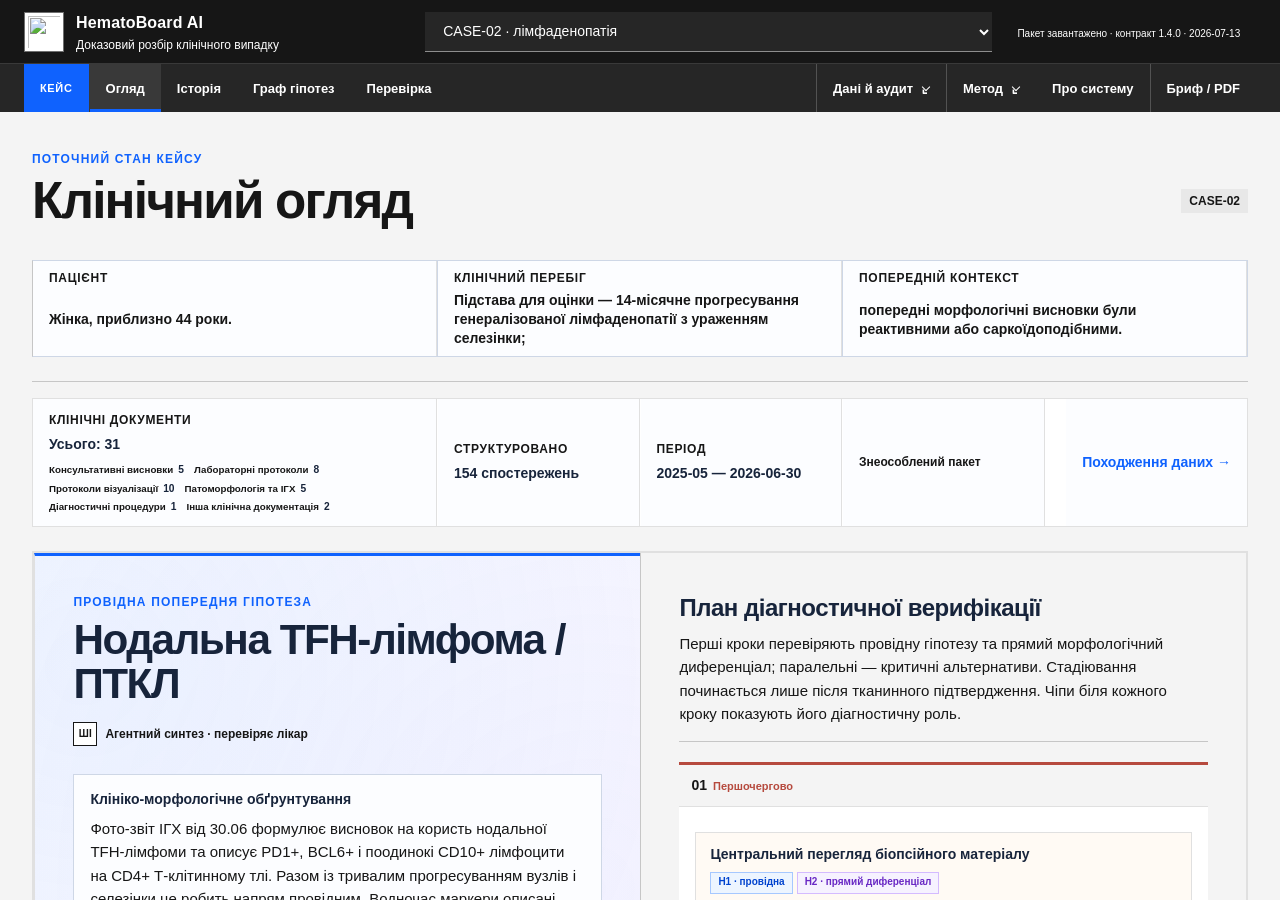
==== commit 2615f9a7: "Merge main and preserve current synthesis protocol" ====
--- a/index.html
+++ b/index.html
@@ -12,7 +12,7 @@
       name="description"
       content="HematoBoard AI: evidence-based, agent-assisted case review."
     />
-    <meta name="hematoboard-release" content="CASE-02@f490b40f · RR-CASE-02-6d703a1a54d0 · cardbands1" />
+    <meta name="hematoboard-release" content="CASE-02@9be31f3e5ca0 · clinical-readability-2" />
     <title>HematoBoard AI</title>
     <link
       rel="icon"
@@ -20,7 +20,7 @@
     />
     <meta name="theme-color" content="#f4f4f4" id="theme-color" />
     <script src="hematoboard-ui.js?v=20260805stateclarity1"></script>
-    <link rel="stylesheet" href="methodology.css?v=20260805sourceactions1" />
+    <link rel="stylesheet" href="methodology.css?v=20260806synthesis1" />
     <link rel="stylesheet" href="hematoboard-shell.css?v=20260808research1" />
     <link rel="stylesheet" href="carbon-dashboard.css?v=20260808research1" />
   </head>
--- a/carbon-dashboard.css
+++ b/carbon-dashboard.css
@@ -15,9 +15,9 @@
   --cds-layer-02: #f4f4f4;
   --cds-layer-03: #e8e8e8;
   --cds-text-primary: #161616;
-  --cds-text-secondary: #525252;
-  --cds-text-helper: #6f6f6f;
-  --cds-text-placeholder: #a8a8a8;
+  --cds-text-secondary: #161616;
+  --cds-text-helper: #161616;
+  --cds-text-placeholder: #161616;
   --cds-link-primary: #0f62fe;
   --cds-link-primary-hover: #0043ce;
   --cds-border-subtle-00: #e0e0e0;
@@ -58,6 +58,23 @@
   --hb-derived-soft: #f6f2ff;
 }
 
+/* Final clinical contrast contract: utility classes must not dim text in the dark shell. */
+[data-ui="carbon"] .app-header,
+[data-ui="carbon"] .brand-block,
+[data-ui="carbon"] .brand-block strong,
+[data-ui="carbon"] .brand-subtitle,
+[data-ui="carbon"] .brand-block small,
+[data-ui="carbon"] .case-picker select,
+[data-ui="carbon"] .status-line,
+[data-ui="carbon"] .route-cluster-label,
+[data-ui="carbon"] .route-button,
+[data-ui="carbon"] .route-buttons a,
+[data-ui="carbon"] .route-menu > summary,
+[data-ui="carbon"] .route-menu > summary::after,
+[data-ui="carbon"] .packet-nav-action {
+  color: #fff !important;
+}
+
 html[data-ui="carbon"] {
   color: var(--cds-text-primary);
   background: var(--cds-background);
@@ -112,7 +129,7 @@
   border: 0;
   border-bottom: 1px solid #393939;
   background: #161616;
-  color: #f4f4f4;
+  color: #fff;
 }
 
 [data-ui="carbon"] .brand-block {
@@ -120,7 +137,7 @@
   align-items: center;
   gap: 12px;
   width: fit-content;
-  color: #f4f4f4;
+  color: #fff;
   text-decoration: none;
 }
 
@@ -141,7 +158,7 @@
 
 [data-ui="carbon"] .brand-subtitle,
 [data-ui="carbon"] .brand-block small {
-  color: #c6c6c6;
+  color: #fff;
   font-size: .75rem;
   line-height: 1.25;
 }
@@ -169,7 +186,7 @@
   border-bottom: 1px solid #8d8d8d;
   border-radius: 0;
   padding: 0 42px 0 14px;
-  color: #f4f4f4;
+  color: #fff;
   background-color: #262626;
   font-size: .875rem;
   font-weight: 400;
@@ -180,7 +197,7 @@
 [data-ui="carbon"] .status-line {
   overflow: hidden;
   max-width: 42ch;
-  color: #c6c6c6;
+  color: #fff;
   font-size: .75rem;
   line-height: 1.25;
   text-overflow: ellipsis;
@@ -234,7 +251,7 @@
   border-right: 1px solid #393939;
   border-radius: 0;
   padding: 0 18px;
-  color: #f4f4f4;
+  color: #fff;
   background: transparent;
   font-size: .875rem;
   font-weight: 600;
@@ -282,7 +299,7 @@
 [data-ui="carbon"] .route-menu > summary::after {
   content: "⌄";
   margin-left: 10px;
-  color: #a8a8a8;
+  color: #fff;
 }
 
 [data-ui="carbon"] .route-menu-panel {
@@ -575,7 +592,7 @@
 [data-ui="carbon"] .overview-primary-assessment {
   position: relative;
   isolation: isolate;
-  border-left: 4px solid var(--cds-interactive);
+  border-top: 3px solid var(--cds-interactive);
 }
 
 [data-ui="carbon"] .overview-primary-assessment > * { position: relative; z-index: 1; }
@@ -584,10 +601,7 @@
   background:
     radial-gradient(circle at 8% 4%, rgb(120 169 255 / 14%), transparent 34%),
     radial-gradient(circle at 92% 12%, rgb(190 149 255 / 10%), transparent 30%),
-    linear-gradient(rgb(15 98 254 / 4%) 1px, transparent 1px),
-    linear-gradient(90deg, rgb(15 98 254 / 4%) 1px, transparent 1px),
     var(--cds-layer-01);
-  background-size: auto, auto, 32px 32px, 32px 32px, auto;
 }
 
 [data-ui="carbon"] .ai-presence-surface::after {
@@ -823,15 +837,15 @@
 }
 
 [data-ui="carbon"] .overview-plan-phases > li[data-state="priority-one"] .overview-plan-step {
-  border-left: 4px solid var(--critical);
+  border-top: 3px solid var(--critical);
 }
 
 [data-ui="carbon"] .overview-plan-phases > li[data-state="parallel"] .overview-plan-step {
-  border-left: 4px solid var(--cds-support-warning);
+  border-top: 3px solid var(--cds-support-warning);
 }
 
 [data-ui="carbon"] .overview-plan-phases > li[data-state="deferred"] .overview-plan-step {
-  border-left: 4px solid var(--cds-border-strong-01);
+  border-top: 3px solid var(--cds-border-strong-01);
 }
 
 [data-ui="carbon"] .overview-plan-phases > li[data-state="priority-one"] .overview-plan-priority,
@@ -2424,20 +2438,21 @@
 
 [data-ui="carbon"] .clinical-spine-event h3,
 [data-ui="carbon"] .clinical-spine-event.has-details h3 {
-  max-width: 34ch;
+  max-width: 42ch;
   margin: 0;
   color: var(--cds-text-primary);
-  font-size: clamp(1.625rem, 2.25vw, 2.375rem);
-  font-weight: 400;
-  line-height: 1.08;
-  letter-spacing: -.035em;
+  font-family: "IBM Plex Sans", "Helvetica Neue", Arial, sans-serif;
+  font-size: clamp(1.625rem, 2vw, 2rem);
+  font-weight: 600;
+  line-height: 1.12;
+  letter-spacing: -.025em;
 }
 
 [data-ui="carbon"] .clinical-spine-event h3.is-long,
 [data-ui="carbon"] .clinical-spine-event.has-details h3.is-long {
-  max-width: 48ch;
-  font-size: clamp(1.375rem, 1.7vw, 1.75rem);
-  line-height: 1.14;
+  max-width: 42ch;
+  font-size: clamp(1.625rem, 2vw, 2rem);
+  line-height: 1.12;
 }
 
 [data-ui="carbon"] .clinical-spine-event p,
@@ -2494,7 +2509,7 @@
   padding: 16px;
   background: #edf5ff;
   border: 0;
-  border-inline-start: 3px solid var(--cds-interactive);
+  border-top: 3px solid var(--cds-interactive);
   border-radius: 0;
 }
 
@@ -2539,13 +2554,13 @@
   background: var(--cds-layer-01);
   border: 0;
   border-bottom: 1px solid var(--cds-border-subtle-00);
-  border-inline-start: 3px solid #8d8d8d;
+  border-top: 3px solid #8d8d8d;
   border-radius: 0;
 }
 [data-ui="carbon"] .clinical-spine-detail-card:nth-child(odd) { border-right: 1px solid var(--cds-border-subtle-00); }
-[data-ui="carbon"] .clinical-spine-detail-card[data-tone="clinical"] { border-inline-start-color: var(--cds-interactive); }
-[data-ui="carbon"] .clinical-spine-detail-card[data-tone="attention"] { border-inline-start-color: #8e6a00; }
-[data-ui="carbon"] .clinical-spine-detail-card[data-tone="source"] { border-inline-start-color: #8a3ffc; }
+[data-ui="carbon"] .clinical-spine-detail-card[data-tone="clinical"] { border-top-color: var(--cds-interactive); }
+[data-ui="carbon"] .clinical-spine-detail-card[data-tone="attention"] { border-top-color: #8e6a00; }
+[data-ui="carbon"] .clinical-spine-detail-card[data-tone="source"] { border-top-color: #8a3ffc; }
 
 [data-ui="carbon"] .clinical-spine-detail-card li {
   padding: 9px 0;
@@ -2758,15 +2773,15 @@
 
 [data-ui="carbon"] .review-card {
   overflow: visible;
-  border-left: 4px solid var(--cds-support-warning);
-}
-
-[data-ui="carbon"] .review-card[data-role="leading-provisional"] { border-left-color: var(--cds-interactive); }
-[data-ui="carbon"] .review-card[data-role="must-not-miss"] { border-left-color: var(--cds-support-error); }
+  border-top: 3px solid var(--cds-support-warning);
+}
+
+[data-ui="carbon"] .review-card[data-role="leading-provisional"] { border-top-color: var(--cds-interactive); }
+[data-ui="carbon"] .review-card[data-role="must-not-miss"] { border-top-color: var(--cds-support-error); }
 
 [data-ui="carbon"] .recognition-boundary {
   border: 0;
-  border-left: 4px solid var(--cds-support-info);
+  border-top: 3px solid var(--cds-support-info);
   border-radius: 0;
   background: #edf5ff;
 }
@@ -3417,6 +3432,213 @@
   [data-ui="carbon"] .source-registry-table tr:target td { box-shadow: none; }
 }
 
+/* Clinician-readable synthesis protocol */
+[data-ui="carbon"] .synthesis-principle {
+  margin-bottom: 32px;
+  border-top: 3px solid var(--cds-interactive);
+  padding: 24px 28px;
+  background: var(--cds-layer-01);
+}
+
+[data-ui="carbon"] .synthesis-principle-label,
+[data-ui="carbon"] .synthesis-step :where(.synthesis-step-why, .synthesis-step-control, .synthesis-step-current) > span,
+[data-ui="carbon"] .synthesis-flow-stage > span {
+  display: block;
+  margin: 0 0 8px;
+  color: var(--cds-text-helper);
+  font-size: .6875rem;
+  font-weight: 600;
+  letter-spacing: .08em;
+  text-transform: uppercase;
+}
+
+[data-ui="carbon"] .synthesis-principle h2 {
+  max-width: 42ch;
+  margin: 0;
+  color: var(--cds-text-primary);
+  font-size: clamp(1.25rem, 2vw, 1.75rem);
+  font-weight: 500;
+  line-height: 1.24;
+}
+
+[data-ui="carbon"] .synthesis-principle > p:last-child {
+  max-width: 88ch;
+  margin: 16px 0 0;
+  color: var(--cds-text-secondary);
+  line-height: 1.55;
+}
+
+[data-ui="carbon"] .synthesis-sequence {
+  margin: 0;
+  border-top: 1px solid var(--cds-border-strong-01);
+  padding: 0;
+  list-style: none;
+}
+
+[data-ui="carbon"] .synthesis-step {
+  display: grid;
+  grid-template-columns: 64px minmax(210px, 1.15fr) minmax(180px, .9fr) minmax(190px, .95fr) minmax(170px, .72fr);
+  border-bottom: 1px solid var(--cds-border-subtle-00);
+  background: var(--cds-layer-01);
+}
+
+[data-ui="carbon"] .synthesis-step:nth-child(even) { background: #f7f9ff; }
+[data-ui="carbon"] .synthesis-step > div { min-width: 0; padding: 20px; }
+[data-ui="carbon"] .synthesis-step > div + div { border-left: 1px solid var(--cds-border-subtle-00); }
+[data-ui="carbon"] .synthesis-step-index { padding-inline: 12px !important; box-shadow: inset 4px 0 var(--cds-border-strong-01); }
+[data-ui="carbon"] .synthesis-step[data-tone="ready"] .synthesis-step-index { box-shadow: inset 4px 0 var(--cds-support-success); }
+[data-ui="carbon"] .synthesis-step[data-tone="review"] .synthesis-step-index { box-shadow: inset 4px 0 var(--cds-support-warning); }
+[data-ui="carbon"] .synthesis-step[data-tone="blocked"] .synthesis-step-index { box-shadow: inset 4px 0 var(--cds-support-error); }
+[data-ui="carbon"] .synthesis-step-index span { display: block; font-size: 1.125rem; font-weight: 600; }
+[data-ui="carbon"] .synthesis-step-index small { display: block; margin-top: 6px; color: var(--cds-text-helper); font-size: .6875rem; }
+[data-ui="carbon"] .synthesis-step h3 { margin: 0 0 10px; font-size: 1rem; line-height: 1.3; }
+[data-ui="carbon"] .synthesis-step p { margin: 0; color: var(--cds-text-secondary); font-size: .8125rem; line-height: 1.5; overflow-wrap: anywhere; }
+[data-ui="carbon"] .synthesis-step-control p + p { margin-top: 10px; }
+[data-ui="carbon"] .synthesis-step .synthesis-gate { border-left: 2px solid var(--cds-border-strong-01); padding-left: 10px; color: var(--cds-text-primary); }
+[data-ui="carbon"] .synthesis-step-control small { display: block; margin-top: 12px; color: var(--cds-text-helper); font-size: .6875rem; }
+[data-ui="carbon"] .synthesis-step-current { background: color-mix(in srgb, var(--cds-layer-02) 72%, transparent); }
+[data-ui="carbon"] .synthesis-step-current p { color: var(--cds-text-primary); font-weight: 600; }
+
+[data-ui="carbon"] .synthesis-reasoning-flow {
+  display: grid;
+  grid-template-columns: repeat(4, minmax(0, 1fr));
+  border: 1px solid var(--cds-border-subtle-00);
+}
+
+[data-ui="carbon"] .synthesis-flow-stage { min-width: 0; padding: 20px; background: var(--cds-layer-01); }
+[data-ui="carbon"] .synthesis-flow-stage + .synthesis-flow-stage { border-left: 1px solid var(--cds-border-subtle-00); }
+[data-ui="carbon"] .synthesis-flow-stage:nth-child(even) { background: #fffaf1; }
+[data-ui="carbon"] .synthesis-flow-stage.is-result { box-shadow: inset 0 4px var(--cds-interactive); background: #edf5ff; }
+[data-ui="carbon"] .synthesis-flow-stage p { margin: 8px 0 0; color: var(--cds-text-secondary); font-size: .8125rem; line-height: 1.5; }
+[data-ui="carbon"] .synthesis-flow-claim + .synthesis-flow-claim { margin-top: 14px; border-top: 1px solid var(--cds-border-subtle-00); padding-top: 14px; }
+[data-ui="carbon"] .synthesis-flow-claim strong { color: var(--cds-link-primary); font-size: .75rem; }
+
+[data-ui="carbon"] .synthesis-method-receipt {
+  display: grid;
+  grid-template-columns: repeat(2, minmax(0, 1fr));
+  border: 1px solid var(--cds-border-subtle-00);
+  background: var(--cds-layer-01);
+}
+
+[data-ui="carbon"] .synthesis-method-receipt > div {
+  display: flex;
+  align-items: center;
+  justify-content: space-between;
+  gap: 16px;
+  min-height: 64px;
+  border-bottom: 1px solid var(--cds-border-subtle-00);
+  padding: 14px 16px;
+  font-size: .8125rem;
+}
+
+[data-ui="carbon"] .synthesis-method-receipt > div:nth-child(odd) { border-right: 1px solid var(--cds-border-subtle-00); }
+[data-ui="carbon"] .synthesis-method-receipt .synthesis-limitations { display: block; grid-column: 1 / -1; border-right: 0; background: #fff8e1; }
+[data-ui="carbon"] .synthesis-limitations ul,
+[data-ui="carbon"] .synthesis-clinician-gate { margin: 10px 0 0; padding-left: 20px; }
+[data-ui="carbon"] .synthesis-limitations li,
+[data-ui="carbon"] .synthesis-clinician-gate li { margin-top: 6px; color: var(--cds-text-secondary); font-size: .8125rem; line-height: 1.5; }
+[data-ui="carbon"] .synthesis-clinician-gate { border-top: 3px solid var(--cds-support-warning); padding: 18px 24px 18px 42px; background: #fff8e1; }
+
+[data-ui="carbon"] .lab-projection-receipt {
+  display: grid;
+  grid-template-columns: repeat(3, minmax(0, 1fr));
+  margin-bottom: 16px;
+  border: 1px solid var(--cds-border-subtle-00);
+  background: var(--cds-layer-02);
+}
+[data-ui="carbon"] .lab-projection-receipt > div { min-width: 0; padding: 12px 16px; }
+[data-ui="carbon"] .lab-projection-receipt > div + div { border-left: 1px solid var(--cds-border-subtle-00); }
+[data-ui="carbon"] .lab-projection-receipt span { display: block; color: var(--cds-text-helper); font-size: .6875rem; }
+[data-ui="carbon"] .lab-projection-receipt strong,
+[data-ui="carbon"] .lab-projection-receipt code { display: block; margin-top: 4px; overflow-wrap: anywhere; font-size: .75rem; }
+[data-ui="carbon"] .lab-value-chip small { color: var(--cds-text-helper); font-size: .5625rem; font-weight: 400; }
+[data-ui="carbon"] .lab-value-empty { color: var(--cds-text-placeholder); }
+[data-ui="carbon"] .lab-table[data-structured="true"] th:nth-last-child(3),
+[data-ui="carbon"] .lab-table[data-structured="true"] td:nth-last-child(3) { width: 96px; min-width: 96px; }
+[data-ui="carbon"] .lab-table[data-structured="true"] th:nth-last-child(2),
+[data-ui="carbon"] .lab-table[data-structured="true"] td:nth-last-child(2) { width: 88px; min-width: 88px; }
+
+/* Clinical reading contract: hierarchy is carried by scale, weight, spacing,
+   surfaces and rules. Text on light working surfaces remains solid black. */
+[data-ui="carbon"] .hb-shell {
+  --color-muted: #161616;
+  --color-faint: #161616;
+  --ink-soft: #161616;
+  --ink-muted: #161616;
+}
+
+[data-ui="carbon"] .clinical-spine-workspace {
+  --spine-muted: #161616;
+  font-family: "IBM Plex Sans", "Helvetica Neue", Arial, sans-serif;
+}
+
+[data-ui="carbon"] .clinical-spine-event,
+[data-ui="carbon"] .clinical-spine-event :where(h3, h4, p, li, span, small, strong, time),
+[data-ui="carbon"] .clinical-spine-transport,
+[data-ui="carbon"] .clinical-spine-transport :where(span, small, strong),
+[data-ui="carbon"] .clinical-spine-timeline-stage {
+  font-family: "IBM Plex Sans", "Helvetica Neue", Arial, sans-serif;
+}
+
+/* Keep focus context visible without fading labels beyond laptop legibility. */
+[data-ui="carbon"] .graph-node.is-dim,
+[data-ui="carbon"] .full-graph-node.is-dim {
+  opacity: 1;
+}
+
+[data-ui="carbon"] .graph-node.is-dim .node-surface,
+[data-ui="carbon"] .full-graph-node.is-dim .node-surface {
+  fill: #f4f4f4;
+  stroke: #e0e0e0;
+}
+
+[data-ui="carbon"] .graph-node :where(.node-label, .node-status-label, .node-rank),
+[data-ui="carbon"] .full-graph-node :where(.node-label, .node-status-label, .node-rank),
+[data-ui="carbon"] .graph-column-label,
+[data-ui="carbon"] .node-code,
+[data-ui="carbon"] .replay-date-label,
+[data-ui="carbon"] .clinical-spine-site text,
+[data-ui="carbon"] .clinical-spine-track-label,
+[data-ui="carbon"] .clinical-spine-month-label {
+  fill: #161616;
+}
+
+[data-ui="carbon"] .clinical-spine-zoom-control,
+[data-ui="carbon"] .clinical-spine-zoom-control :where(span, strong),
+[data-ui="carbon"] .clinical-spine-lane strong,
+[data-ui="carbon"] .rel-tag.neutral {
+  color: #161616;
+}
+
+[data-ui="carbon"] .graph-node.is-dim :where(.node-label, .node-status-label, .node-rank),
+[data-ui="carbon"] .full-graph-node.is-dim :where(.node-label, .node-status-label, .node-rank) {
+  fill: #161616;
+}
+
+@media (max-width: 1120px) {
+  [data-ui="carbon"] .synthesis-step { grid-template-columns: 56px repeat(2, minmax(0, 1fr)); }
+  [data-ui="carbon"] .synthesis-step-index { grid-row: 1 / 3; }
+  [data-ui="carbon"] .synthesis-step-current { grid-column: 2 / -1; border-top: 1px solid var(--cds-border-subtle-00); }
+  [data-ui="carbon"] .synthesis-reasoning-flow { grid-template-columns: repeat(2, minmax(0, 1fr)); }
+  [data-ui="carbon"] .synthesis-flow-stage:nth-child(3) { border-left: 0; border-top: 1px solid var(--cds-border-subtle-00); }
+  [data-ui="carbon"] .synthesis-flow-stage:nth-child(4) { border-top: 1px solid var(--cds-border-subtle-00); }
+}
+
+@media (max-width: 700px) {
+  [data-ui="carbon"] .synthesis-principle { padding: 20px; }
+  [data-ui="carbon"] .synthesis-step { grid-template-columns: 48px minmax(0, 1fr); }
+  [data-ui="carbon"] .synthesis-step-index { grid-row: 1 / 6; }
+  [data-ui="carbon"] .synthesis-step > div:not(.synthesis-step-index) { grid-column: 2; border-left: 1px solid var(--cds-border-subtle-00); }
+  [data-ui="carbon"] .synthesis-step > div + div { border-top: 1px solid var(--cds-border-subtle-00); }
+  [data-ui="carbon"] .synthesis-step-main { border-top: 0 !important; }
+  [data-ui="carbon"] .synthesis-reasoning-flow,
+  [data-ui="carbon"] .synthesis-method-receipt,
+  [data-ui="carbon"] .lab-projection-receipt { grid-template-columns: minmax(0, 1fr); }
+  [data-ui="carbon"] .synthesis-flow-stage + .synthesis-flow-stage,
+  [data-ui="carbon"] .lab-projection-receipt > div + div { border-left: 0; border-top: 1px solid var(--cds-border-subtle-00); }
+  [data-ui="carbon"] .synthesis-method-receipt > div:nth-child(odd) { border-right: 0; }
+}
+
 @media print {
   @page { size: A4; margin: 10mm; }
 
